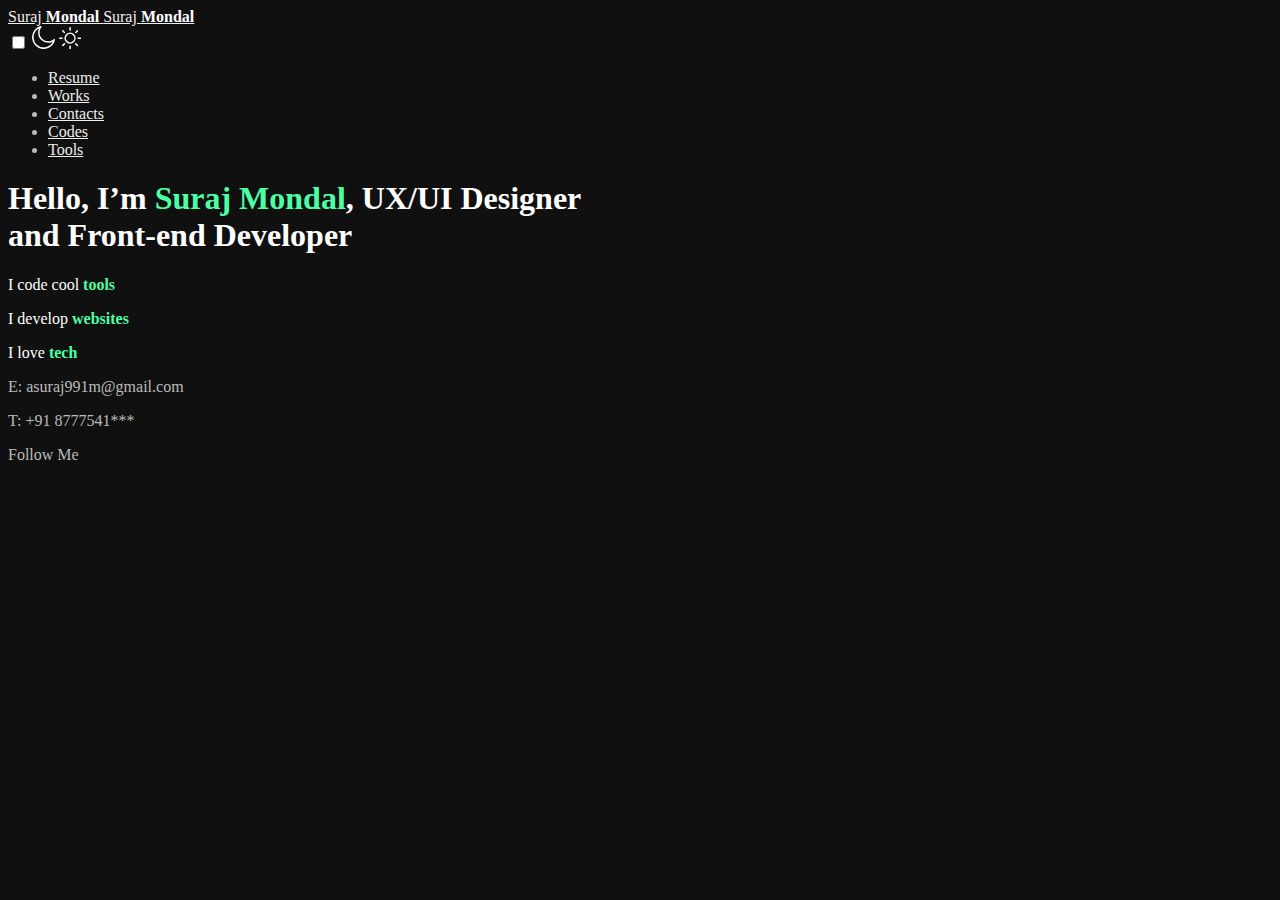
==== index.html @ a6f4ad51 "Add files via upload" ====
<!doctype html>
<html lang="en-US">
<head>
    <meta charset="UTF-8">
    <meta http-equiv="X-UA-Compatible" content="IE=edge"> <!-- Mobile Specific Metas -->
    <meta name="viewport" content="width=device-width, initial-scale=1, maximum-scale=1" />
    <link rel="stylesheet" media="print" onload="this.onload=null;this.media='all';" id="ao_optimized_gfonts"
        href="https://fonts.googleapis.com/css?family=Roboto%3A100%2C100italic%2C300%2C300italic%2C400%2C400italic%2C500%2C500italic%2C700%2C700italic%2C900%2C900italic%7CRoboto%3A100%2C100italic%2C200%2C200italic%2C300%2C300italic%2C400%2C400italic%2C500%2C500italic%2C600%2C600italic%2C700%2C700italic%2C800%2C800italic%2C900%2C900italic%7CRoboto+Slab%3A100%2C100italic%2C200%2C200italic%2C300%2C300italic%2C400%2C400italic%2C500%2C500italic%2C600%2C600italic%2C700%2C700italic%2C800%2C800italic%2C900%2C900italic&amp;subset=latin%2Clatin-ext&amp;display=swap">
    <title>Suraj Mondal
    </title>
    <meta name='robots' content='max-image-preview:large' />
    <link rel='stylesheet' id='cvio-plugin-frontend-widget-style-css'
        href='wp-content/cache/autoptimize/1/css/autoptimize_single_2afddb5d2a33c70eb08a378167c17b58.css'
        type='text/css' media='all' />
    <style id='classic-theme-styles-inline-css' type='text/css'>
        .wp-block-button__link {
            color: #fff;
            background-color: #32373c;
            border-radius: 9999px;
            box-shadow: none;
            text-decoration: none;
            padding: calc(.667em + 2px) calc(1.333em + 2px);
            font-size: 1.125em
        }

        .wp-block-file__button {
            background: #32373c;
            color: #fff;
            text-decoration: none
        }
    </style>
    <link rel='stylesheet' id='contact-form-7-css'
        href='wp-content/cache/autoptimize/1/css/autoptimize_single_3fd2afa98866679439097f4ab102fe0a.css'
        type='text/css' media='all' />
    <link rel='stylesheet' id='woocommerce-layout-css'
        href='wp-content/cache/autoptimize/1/css/autoptimize_single_279a41fe094a1c0ff59f6d84dc6ec0d2.css'
        type='text/css' media='all' />
    <link rel='stylesheet' id='woocommerce-smallscreen-css'
        href='wp-content/cache/autoptimize/1/css/autoptimize_single_29ed0396622780590223cd919f310dd7.css'
        type='text/css' media='only screen and (max-width: 768px)' />
    <link rel='stylesheet' id='woocommerce-general-css'
        href='wp-content/cache/autoptimize/1/css/autoptimize_single_1bda2a44eb1513c271a3209c669823e5.css'
        type='text/css' media='all' />
    <style id='woocommerce-inline-inline-css' type='text/css'>
        .woocommerce form .form-row .required {
            visibility: visible
        }
    </style>
    <link rel='stylesheet' id='magnific-popup-css'
        href='wp-content/cache/autoptimize/1/css/autoptimize_single_ef942f391a232962ef57412ea3abdf65.css'
        type='text/css' media='all' />
    <link rel='stylesheet' id='animate-css'
        href='wp-content/cache/autoptimize/1/css/autoptimize_single_f8fe0f0a8a9200ad678618722b04a435.css'
        type='text/css' media='all' />
    <link rel='stylesheet' id='jarallax-css'
        href='wp-content/cache/autoptimize/1/css/autoptimize_single_d93b5afc3741add5cd0e2c418e2e2ef4.css'
        type='text/css' media='all' />
    <link rel='stylesheet' id='cvio-swiper-css'
        href='wp-content/cache/autoptimize/1/css/autoptimize_single_a2431bc290cf34e330e11ec4cfce1247.css'
        type='text/css' media='all' />
    <link rel='stylesheet' id='cvio-fontawesome-css' href='wp-content/themes/cvio/assets/css/fontawesome-all.min.css'
        type='text/css' media='all' />
    <link rel='stylesheet' id='cvio-style-css'
        href='wp-content/cache/autoptimize/1/css/autoptimize_single_ace7fbaeb86a0fe49299fcfe1655cc1b.css'
        type='text/css' media='all' />
    <link rel='stylesheet' id='cvio-child-style-css'
        href='wp-content/cache/autoptimize/1/css/autoptimize_single_c0dd38e718d2f7002531a3be186fed3f.css'
        type='text/css' media='all' />
    <link rel='stylesheet' id='elementor-frontend-css'
        href='wp-content/plugins/elementor/assets/css/frontend-lite.min.css' type='text/css' media='all' />
    <link rel='stylesheet' id='swiper-css' href='wp-content/plugins/elementor/assets/lib/swiper/v8/css/swiper.min.css'
        type='text/css' media='all' />
    <link rel='stylesheet' id='elementor-post-9-css'
        href='wp-content/cache/autoptimize/1/css/autoptimize_single_c8594df549cea6168902a6305ac70942.css'
        type='text/css' media='all' />
    <script type="text/javascript" src="wp-includes/js/jquery/jquery.min.js" id="jquery-core-js"></script>
    <link rel="alternate" title="oEmbed (JSON)" type="application/json+oembed"
        href="wp-json/oembed/1.0/embed6056.json?url=https%3A%2F%2Fcvio.bslthemes.com%2F" />
    <link rel="alternate" title="oEmbed (XML)" type="text/xml+oembed"
        href="wp-json/oembed/1.0/embed32a2?url=https%3A%2F%2Fcvio.bslthemes.com%2F&amp;format=xml" />
    <style>
        body,
        .footer .soc a,
        .footer .soc a .icon,
        .follow-label,
        .section.started.layout-creative .started-content .h-subtitle,
        .section.started.layout-creative .started-content .typed-subtitle,
        .section.started.layout-creative .started-content .typed-bread,
        .section.started.layout-creative .started-content .typed-cursor,
        .section.started.section-title .started-content .typed-bread,
        .section.started.layout-creative .started-content .typed-bread,
        .pricing-item .amount .number .dollar,
        .pricing-item .amount .number .period,
        .team-item .soc a .icon,
        .team-item .category,
        .reviews-item .company,
        .blog-items .blog-item .category,
        .blog-items .blog-item .date,
        .blog-items .blog-item .category a,
        .blog-items .blog-item .date a {
            color: #bbb
        }

        a,
        .section.works .filters label,
        .single-post-text p a,
        .comment-text p a,
        .post-text-bottom span.cat-links a,
        .content-sidebar .tagcloud a {
            color: #eee
        }

        .section.started .started-content .h-title,
        .section .title .title_inner,
        h1,
        h2,
        h3,
        h4,
        h5,
        h6,
        .section.started .started-content .h-subtitle,
        .section.started .started-content .typed-subtitle,
        .section.started .started-content .typed-bread,
        .section.started.section-title .started-content .typed-bread a,
        .section.started.layout-creative .started-content .typed-bread a,
        .header .logo strong,
        .content-sidebar .widget-title,
        .blog-items .blog-item .desc .name {
            color: #fff
        }

        .service-items .service-item .name,
        .pricing-item .name,
        .resume-items .resume-item .name,
        .skills ul li .name,
        .team-item .name,
        .reviews-item .name,
        .service-items .service-item .name,
        .pricing-item .amount .number,
        .single-post-text .details-list li strong,
        .navigation.post-navigation .nav-links a,
        .post-comments .post-comment .desc .name,
        .box-items .box-item .name {
            color: #fff
        }

        body,
        .header.fixed,
        .header.active,
        .section .content-box,
        .skills.circles ul li .progress:after,
        .skills.circles ul li .progress,
        .popup-box,
        .sticky:before {
            background: #101010
        }

        .cursor-follower-inner,
        .ink,
        button:hover,
        .skills ul li .progress .percentage,
        .skills.dotted ul li .progress .da span,
        .pricing-item .feature-list ul li strong,
        .reviews-carousel .swiper-nav .swiper-pagination .swiper-pagination-bullet.swiper-pagination-bullet-active,
        .team-carousel .swiper-nav .swiper-pagination .swiper-pagination-bullet.swiper-pagination-bullet-active,
        .single-post-text ul>li:before,
        .comment-text ul>li:before,
        .wp-block-button__link,
        a.wp-block-button__link,
        .is-style-outline .wp-block-button__link:hover,
        .woocommerce-js ul.products li.product .button,
        .woocommerce-js #respond input#submit.alt,
        .woocommerce-js a.button.alt,
        .woocommerce-js button.button.alt,
        .woocommerce-js input.button.alt,
        .woocommerce-js #review_form #respond .form-submit input,
        .woocommerce .cart .button,
        .woocommerce .cart input.button,
        .woocommerce #respond input#submit,
        .woocommerce a.button,
        .woocommerce button.button,
        .woocommerce input.button,
        .woocommerce-js .cart-btn .button:hover,
        .woocommerce-js .edit:hover {
            background: #4bffa5
        }

        a:hover,
        a.btn,
        .btn,
        .single-post-text input[type=submit],
        .section.started .started-content .h-title strong,
        .section.started .started-content .h-title b,
        .section.started .started-content .h-subtitle strong,
        .section.started .started-content .typed-subtitle strong,
        .section.started .mouse_btn,
        .info-list ul li strong,
        .resume-items .resume-item.active .date,
        .skills.list ul li .name:before,
        .service-items .service-item .icon,
        .section.works .filters label.glitch-effect,
        .pricing-item .icon,
        .started-content .date,
        .single-post-text p a,
        .comment-text p a,
        .post-text-bottom span.cat-links a,
        .post-text-bottom .tags-links a,
        .post-text-bottom .tags-links span,
        .content-sidebar .widget ul li a:hover,
        .content-sidebar .tagcloud a,
        .footer .soc a:hover .ion,
        .box-items .box-item .name:hover,
        td#today,
        code,
        .blog-items .blog-item .desc .name:hover,
        .woocommerce-js nav.woocommerce-pagination ul li a:focus,
        .woocommerce-js nav.woocommerce-pagination ul li a:hover,
        .woocommerce-js nav.woocommerce-pagination ul li span.current,
        .woocommerce-js .cart-btn .button,
        .woocommerce-js .edit,
        .woocommerce-error a,
        .woocommerce-info a,
        .woocommerce-message a,
        .woocommerce .star-rating,
        .woocommerce ul.products li.product .star-rating {
            color: #4bffa5
        }

        .service-items .service-item .icon svg,
        .pricing-item .icon svg {
            fill: #4bffa5
        }

        input:focus,
        textarea:focus,
        button:focus,
        button:hover,
        a.btn,
        .btn,
        .single-post-text input[type=submit],
        .skills.circles .progress .bar,
        .skills.circles .progress.p51 .fill,
        .skills.circles .progress.p52 .fill,
        .skills.circles .progress.p53 .fill,
        .skills.circles .progress.p54 .fill,
        .skills.circles .progress.p55 .fill,
        .skills.circles .progress.p56 .fill,
        .skills.circles .progress.p57 .fill,
        .skills.circles .progress.p58 .fill,
        .skills.circles .progress.p59 .fill,
        .skills.circles .progress.p60 .fill,
        .skills.circles .progress.p61 .fill,
        .skills.circles .progress.p62 .fill,
        .skills.circles .progress.p63 .fill,
        .skills.circles .progress.p64 .fill,
        .skills.circles .progress.p65 .fill,
        .skills.circles .progress.p66 .fill,
        .skills.circles .progress.p67 .fill,
        .skills.circles .progress.p68 .fill,
        .skills.circles .progress.p69 .fill,
        .skills.circles .progress.p70 .fill,
        .skills.circles .progress.p71 .fill,
        .skills.circles .progress.p72 .fill,
        .skills.circles .progress.p73 .fill,
        .skills.circles .progress.p74 .fill,
        .skills.circles .progress.p75 .fill,
        .skills.circles .progress.p76 .fill,
        .skills.circles .progress.p77 .fill,
        .skills.circles .progress.p78 .fill,
        .skills.circles .progress.p79 .fill,
        .skills.circles .progress.p80 .fill,
        .skills.circles .progress.p81 .fill,
        .skills.circles .progress.p82 .fill,
        .skills.circles .progress.p83 .fill,
        .skills.circles .progress.p84 .fill,
        .skills.circles .progress.p85 .fill,
        .skills.circles .progress.p86 .fill,
        .skills.circles .progress.p87 .fill,
        .skills.circles .progress.p88 .fill,
        .skills.circles .progress.p89 .fill,
        .skills.circles .progress.p90 .fill,
        .skills.circles .progress.p91 .fill,
        .skills.circles .progress.p92 .fill,
        .skills.circles .progress.p93 .fill,
        .skills.circles .progress.p94 .fill,
        .skills.circles .progress.p95 .fill,
        .skills.circles .progress.p96 .fill,
        .skills.circles .progress.p97 .fill,
        .skills.circles .progress.p98 .fill,
        .skills.circles .progress.p99 .fill,
        .skills.circles .progress.p100 .fill,
        .started-content .date,
        .post-text-bottom .tags-links a,
        .post-text-bottom .tags-links span,
        .content-sidebar .tagcloud a,
        .is-style-outline .wp-block-button__link,
        .woocommerce-js .cart-btn .button,
        .woocommerce-js .edit {
            border-color: #4bffa5
        }

        blockquote,
        .single-post-text blockquote {
            border-left-color: #4bffa5
        }
    </style><noscript>
        <style>
            .woocommerce-product-gallery {
                opacity: 1 !important
            }
        </style>
    </noscript>
    <meta name="generator"
        content="Elementor 3.23.3; features: e_optimized_css_loading, e_font_icon_svg, additional_custom_breakpoints, e_lazyload; settings: css_print_method-external, google_font-enabled, font_display-swap">
    <style>
        .e-con.e-parent:nth-of-type(n+4):not(.e-lazyloaded):not(.e-no-lazyload),
        .e-con.e-parent:nth-of-type(n+4):not(.e-lazyloaded):not(.e-no-lazyload) * {
            background-image: none !important
        }

        @media screen and (max-height:1024px) {

            .e-con.e-parent:nth-of-type(n+3):not(.e-lazyloaded):not(.e-no-lazyload),
            .e-con.e-parent:nth-of-type(n+3):not(.e-lazyloaded):not(.e-no-lazyload) * {
                background-image: none !important
            }
        }

        @media screen and (max-height:640px) {

            .e-con.e-parent:nth-of-type(n+2):not(.e-lazyloaded):not(.e-no-lazyload),
            .e-con.e-parent:nth-of-type(n+2):not(.e-lazyloaded):not(.e-no-lazyload) * {
                background-image: none !important
            }
        }
    </style>
    <style id='wp-fonts-local' type='text/css'>
        @font-face {
            font-family: Inter;
            font-style: normal;
            font-weight: 300 900;
            font-display: fallback;
            src: url('wp-content/plugins/woocommerce/assets/fonts/Inter-VariableFont_slnt%2cwght.woff2') format('woff2');
            font-stretch: normal
        }

        @font-face {
            font-family: Cardo;
            font-style: normal;
            font-weight: 400;
            font-display: fallback;
            src: url('wp-content/plugins/woocommerce/assets/fonts/cardo_normal_400.woff2') format('woff2')
        }
    </style>
</head>

<body
    class="home page-template page-template-template-elementor-builder page-template-template-elementor-builder-php page page-id-510 theme-cvio woocommerce-no-js elementor-default elementor-kit-9 elementor-page elementor-page-510">
    <!-- Preloader -->
    <div class="preloader">
        <div class="centrize full-width">
            <div class="vertical-center">
                <div class="spinner">
                    <div class="double-bounce1"></div>
                    <div class="double-bounce2"></div>
                </div>
            </div>
        </div>
    </div> <!-- Container -->
    <div class="container"> <!-- Cursor -->
        <div class="cursor-follower">
            <div class="cursor-follower-inner"></div>
        </div> <!-- Header -->
        <header class="header">
            <div class="head-top"> <!-- menu button --> <a href="#" class="menu-btn"><span></span></a> <!-- logo -->
                <div class="logo hover-masks-logo"> <a href="index.html"> <span class="mask-lnk">Suraj
                            <strong>Mondal</strong></span> <span class="mask-lnk mask-lnk-hover">Suraj
                            <strong>Mondal</strong></span> </a> <!-- switch btn -->
                    <div class="mode-switch-btn" data-ui="0"
                        data-ui-dir="https://cvio.bslthemes.com/wp-content/themes/cvio"> <input class="tgl"
                            id="mode-switch-radio" type="checkbox"> <label class="mode-swich-label"
                            for="mode-switch-radio"> <span class="sw-before"> <svg xmlns="http://www.w3.org/2000/svg"
                                    width="23" height="23" viewbox="0 0 23 23">
                                    <path id="Dark_Theme" data-name="Dark Theme" fill="#fff"
                                        d="M1759.46,111.076a0.819,0.819,0,0,0-.68.147,8.553,8.553,0,0,1-2.62,1.537,8.167,8.167,0,0,1-2.96.531,8.655,8.655,0,0,1-8.65-8.682,9.247,9.247,0,0,1,.47-2.864,8.038,8.038,0,0,1,1.42-2.54,0.764,0.764,0,0,0-.12-1.063,0.813,0.813,0,0,0-.68-0.148,11.856,11.856,0,0,0-6.23,4.193,11.724,11.724,0,0,0,1,15.387,11.63,11.63,0,0,0,19.55-5.553A0.707,0.707,0,0,0,1759.46,111.076Zm-4.5,6.172a10.137,10.137,0,0,1-14.29-14.145,10.245,10.245,0,0,1,3.38-2.836c-0.14.327-.29,0.651-0.41,1.006a9.908,9.908,0,0,0-.56,3.365,10.162,10.162,0,0,0,10.15,10.189,9.776,9.776,0,0,0,3.49-.62,11.659,11.659,0,0,0,1.12-.473A10.858,10.858,0,0,1,1754.96,117.248Z"
                                        transform="translate(-1737 -98)"></path>
                                </svg> </span> <span class="sw-after"> <svg xmlns="http://www.w3.org/2000/svg"
                                    width="22.22" height="22.313" viewbox="0 0 22.22 22.313">
                                    <path id="Light_Theme" data-name="Light Theme" fill="#fff"
                                        d="M1752.49,105.511a5.589,5.589,0,0,0-3.94-1.655,5.466,5.466,0,0,0-3.94,1.655,5.61,5.61,0,0,0,3.94,9.566,5.473,5.473,0,0,0,3.94-1.653,5.643,5.643,0,0,0,1.65-3.957A5.516,5.516,0,0,0,1752.49,105.511Zm-1.06,6.85a4.1,4.1,0,0,1-5.76,0,4.164,4.164,0,0,1,0-5.788A4.083,4.083,0,0,1,1751.43,112.361Zm7.47-3.662h-2.27a0.768,0.768,0,0,0,0,1.536h2.27A0.768,0.768,0,0,0,1758.9,108.7Zm-10.35,8.12a0.777,0.777,0,0,0-.76.769v2.274a0.777,0.777,0,0,0,.76.767,0.786,0.786,0,0,0,.77-0.767v-2.274A0.786,0.786,0,0,0,1748.55,116.819Zm7.85-.531-1.62-1.624a0.745,0.745,0,0,0-1.06,0,0.758,0.758,0,0,0,0,1.063l1.62,1.625a0.747,0.747,0,0,0,1.06,0A0.759,0.759,0,0,0,1756.4,116.288ZM1748.55,98.3a0.777,0.777,0,0,0-.76.768v2.273a0.778,0.778,0,0,0,.76.768,0.787,0.787,0,0,0,.77-0.768V99.073A0.786,0.786,0,0,0,1748.55,98.3Zm7.88,3.278a0.744,0.744,0,0,0-1.06,0l-1.62,1.624a0.758,0.758,0,0,0,0,1.063,0.745,0.745,0,0,0,1.06,0l1.62-1.624A0.758,0.758,0,0,0,1756.43,101.583Zm-15.96,7.116h-2.26a0.78,0.78,0,0,0-.77.768,0.76,0.76,0,0,0,.77.768h2.26A0.768,0.768,0,0,0,1740.47,108.7Zm2.88,5.965a0.745,0.745,0,0,0-1.06,0l-1.62,1.624a0.759,0.759,0,0,0,0,1.064,0.747,0.747,0,0,0,1.06,0l1.62-1.625A0.758,0.758,0,0,0,1743.35,114.664Zm0-11.457-1.62-1.624a0.744,0.744,0,0,0-1.06,0,0.758,0.758,0,0,0,0,1.063l1.62,1.624a0.745,0.745,0,0,0,1.06,0A0.758,0.758,0,0,0,1743.35,103.207Z"
                                        transform="translate(-1737.44 -98.313)"></path>
                                </svg> </span> </label></div>
                </div> <!-- top menu -->
                <div class="top-menu hover-masks">
                    <div class="top-menu-nav">
                        <div class="menu-topmenu-elementor-container">
                            <ul id="menu-topmenu-elementor" class="menu">
                                <!-- <li id="menu-item-618"
                                    class="menu-item menu-item-type-post_type menu-item-object-page menu-item-home current-menu-item page_item page-item-510 current_page_item current-menu-ancestor current-menu-parent current_page_parent current_page_ancestor menu-item-has-children menu-item-618">
                                    <a href="index.html" aria-current="page">Home</a>
                                    <ul class="sub-menu">
                                        <li id="menu-item-603"
                                            class="menu-item menu-item-type-post_type menu-item-object-page menu-item-home current-menu-item page_item page-item-510 current_page_item menu-item-603">
                                            <a href="index.html" aria-current="page">Home Personal</a></li>
                                        <li id="menu-item-608"
                                            class="menu-item menu-item-type-post_type menu-item-object-page menu-item-608">
                                            <a href="home-creative-elementor/index.html">Home Creative</a></li>
                                        <li id="menu-item-611"
                                            class="menu-item menu-item-type-post_type menu-item-object-page menu-item-611">
                                            <a href="home-slider-elementor/index.html">Home Slider</a></li>
                                        <li id="menu-item-607"
                                            class="menu-item menu-item-type-post_type menu-item-object-page menu-item-607">
                                            <a href="home-classic-elementor/index.html">Home Classic</a></li>
                                        <li id="menu-item-609"
                                            class="menu-item menu-item-type-post_type menu-item-object-page menu-item-609">
                                            <a href="home-image-elementor/index.html">Home Image</a></li>
                                        <li id="menu-item-612"
                                            class="menu-item menu-item-type-post_type menu-item-object-page menu-item-612">
                                            <a href="home-video-elementor/index.html">Home Video</a></li>
                                        <li id="menu-item-670"
                                            class="menu-item menu-item-type-custom menu-item-object-custom menu-item-670">
                                            <a href="onepage/index.html">Go to OnePage Mode</a></li>
                                    </ul>
                                </li> -->
                                <li id="menu-item-613"
                                    class="menu-item menu-item-type-post_type menu-item-object-page  menu-item-613">
                                    <a href="resume-elementor/index.html">Resume</a>
                                    <!-- <ul class="sub-menu">
                                        <li id="menu-item-619"
                                            class="menu-item menu-item-type-post_type menu-item-object-page menu-item-619">
                                            <a href="resume-elementor/index.html">Resume Default</a></li>
                                        <li id="menu-item-614"
                                            class="menu-item menu-item-type-post_type menu-item-object-page menu-item-614">
                                            <a href="resume-creative-elementor/index.html">Resume Creative</a></li>
                                    </ul> -->
                                </li>
                         
                                <li id="menu-item-604"
                                    class="menu-item menu-item-type-post_type menu-item-object-page menu-item-604"><a
                                        href="#">Works</a></li>
                                <li id="menu-item-626"
                                    class="menu-item menu-item-type-post_type menu-item-object-page  menu-item-626">
                                    <!-- class="menu-item menu-item-type-post_type menu-item-object-page menu-item-has-children menu-item-626"> -->
                                    <a href="#">Contacts</a>
                                    <!-- <ul class="sub-menu">
                                        <li id="menu-item-605"
                                            class="menu-item menu-item-type-post_type menu-item-object-page menu-item-605">
                                            <a href="contacts-elementor/index.html">Contacts Default</a></li>
                                        <li id="menu-item-606"
                                            class="menu-item menu-item-type-post_type menu-item-object-page menu-item-606">
                                            <a href="contacts-creative-elementor/index.html">Contacts Creative</a></li>
                                    </ul> -->
                                </li>
                                <li id="menu-item-667"
                                    class="menu-item menu-item-type-post_type menu-item-object-page menu-item-667"><a
                                        href="#">Codes</a></li>
                                <li id="menu-item-669"
                                    class="menu-item menu-item-type-custom menu-item-object-custom menu-item-669"><a
                                        href="#">Tools</a></li>
                            </ul>
                        </div>
                    </div>
                </div> <!-- Woocommerce cart -->
                
        </header> <!-- Wrapper -->
        <div class="wrapper">
            <div id="post-510" class="post-510 page type-page status-publish hentry">
                <div data-elementor-type="wp-page" data-elementor-id="510" class="elementor elementor-510">
                    <section
                        class="elementor-section elementor-top-section elementor-element elementor-element-ca637e2 elementor-section-full_width elementor-section-height-default elementor-section-height-default"
                        data-id="ca637e2" data-element_type="section">
                        <div class="elementor-container elementor-column-gap-no">
                            <div class="elementor-column elementor-col-100 elementor-top-column elementor-element elementor-element-c232961"
                                data-id="c232961" data-element_type="column">
                                <div class="elementor-widget-wrap elementor-element-populated">
                                    <div class="elementor-element elementor-element-b5fea37 elementor-widget elementor-widget-cvio-started-section"
                                        data-id="b5fea37" data-element_type="widget"
                                        data-widget_type="cvio-started-section.default">
                                        <div class="elementor-widget-container"> <!-- Section Started -->
                                            <div class="section started personal">
                                                <div class="video-bg">
                                                    <div class="video-bg-mask"></div>
                                                </div>
                                                <div class="centrize full-width">
                                                    <div class="vertical-center">
                                                        <div class="started-content">
                                                            <div class="lazyload logo"
                                                                data-bg="img/Firefly.png"
                                                                style="">
                                                            </div>
                                                            <h1 class="h-title"> <span {{{
                                                                    view.getRenderAttributeString( 'title' ) }}}> Hello,
                                                                    I’m <strong>Suraj Mondal</strong>, UX/UI
                                                                    Designer <br> and Front-end Developer  </span></h1>
                                                            <div class="h-subtitles">
                                                                <div class="h-subtitle typing-subtitle">
                                                                    <p>I code cool <strong>tools</strong></p>
                                                                    <p>I develop <strong>websites</strong></p>
                                                                    <p>I love <strong>tech</strong></p>
                                                                </div> <span class="typed-subtitle" data-tspeed="100"
                                                                    data-tdelay="500"></span>
                                                            </div>
                                                        </div>
                                                    </div>
                                                </div> <a href="#" class="mouse_btn" style="display: none;"><span
                                                        class="icon fas fa-chevron-down"></span></a>
                                            </div>
                                        </div>
                                    </div>
                                </div>
                            </div>
                        </div>
                    </section>
                </div>
            </div><!-- #post-510 -->
        </div> <!-- Footer -->
        <footer class="footer">
            <div class="copy">
                <p>E: asuraj991m@gmail.com</p>
                <p>T: +91 8777541***</p>
            </div>
            <div class="soc-box">
                <div class="follow-label">Follow Me</div>
                <div class="soc"> <a target="_blank" href="https://www.linkedin.com/in/suraj-mondal-245828245/"> <i
                            class="ion fab fa-linkedin-in"></i> </a> <a target="_blank" href="https://github.com/Clay990"> <i
                            class="ion fab fa-github"></i> </a> <a target="_blank" href="https://www.facebook.com/clay.suraj.mondal/"> <i
                            class="ion fab fa-facebook-f"></i> </a> <a target="_blank"
                        href="https://www.instagram.com/suraj_mondal_dev/"> <i class="ion fab fa-instagram"></i> </a></div>
            </div>
            <div class="clear"></div>
        </footer> <!-- Lines -->
        <div class="lines">
            <div class="content">
                <div class="line-col"></div>
                <div class="line-col"></div>
                <div class="line-col"></div>
                <div class="line-col"></div>
                <div class="line-col"></div>
            </div>
        </div>
    </div>
    <script
        type='text/javascript'>const lazyloadRunObserver = () => {
                const lazyloadBackgrounds = document.querySelectorAll(`.e-con.e-parent:not(.e-lazyloaded)`); const lazyloadBackgroundObserver = new IntersectionObserver((entries) => {
                    entries.forEach((entry) => {
                        if (entry.isIntersecting) {
                            let lazyloadBackground = entry.target; if (lazyloadBackground) { lazyloadBackground.classList.add('e-lazyloaded'); }
                            lazyloadBackgroundObserver.unobserve(entry.target);
                        }
                    });
                }, { rootMargin: '200px 0px 200px 0px' }); lazyloadBackgrounds.forEach((lazyloadBackground) => { lazyloadBackgroundObserver.observe(lazyloadBackground); });
            }; const events = ['DOMContentLoaded', 'elementor/lazyload/observe',]; events.forEach((event) => { document.addEventListener(event, lazyloadRunObserver); });</script>
    <noscript>
        <style>
            .lazyload {
                display: none
            }
        </style>
    </noscript>
    <script
        data-noptimize="1">window.lazySizesConfig = window.lazySizesConfig || {}; window.lazySizesConfig.loadMode = 1;</script>
    <script async data-noptimize="1" src='wp-content/plugins/autoptimize/classes/external/js/lazysizes.min.js'></script>
    <script
        type='text/javascript'>(function () { var c = document.body.className; c = c.replace(/woocommerce-no-js/, 'woocommerce-js'); document.body.className = c; })();</script>
    <link rel='stylesheet' id='wc-blocks-style-css'
        href='wp-content/cache/autoptimize/1/css/autoptimize_single_d7a8127861fe37f332ec855349a23c3d.css'
        type='text/css' media='all' />
    <script type="text/javascript"
        id="wc-order-attribution-js-extra">var wc_order_attribution = { "params": { "lifetime": 1.0e-5, "session": 30, "base64": false, "ajaxurl": "https:\/\/cvio.bslthemes.com\/wp-admin\/admin-ajax.php", "prefix": "wc_order_attribution_", "allowTracking": true }, "fields": { "source_type": "current.typ", "referrer": "current_add.rf", "utm_campaign": "current.cmp", "utm_source": "current.src", "utm_medium": "current.mdm", "utm_content": "current.cnt", "utm_id": "current.id", "utm_term": "current.trm", "utm_source_platform": "current.plt", "utm_creative_format": "current.fmt", "utm_marketing_tactic": "current.tct", "session_entry": "current_add.ep", "session_start_time": "current_add.fd", "session_pages": "session.pgs", "session_count": "udata.vst", "user_agent": "udata.uag" } };</script>
    <script type="text/javascript"
        id="elementor-frontend-js-before">var elementorFrontendConfig = { "environmentMode": { "edit": false, "wpPreview": false, "isScriptDebug": false }, "i18n": { "shareOnFacebook": "Share on Facebook", "shareOnTwitter": "Share on Twitter", "pinIt": "Pin it", "download": "Download", "downloadImage": "Download image", "fullscreen": "Fullscreen", "zoom": "Zoom", "share": "Share", "playVideo": "Play Video", "previous": "Previous", "next": "Next", "close": "Close", "a11yCarouselWrapperAriaLabel": "Carousel | Horizontal scrolling: Arrow Left & Right", "a11yCarouselPrevSlideMessage": "Previous slide", "a11yCarouselNextSlideMessage": "Next slide", "a11yCarouselFirstSlideMessage": "This is the first slide", "a11yCarouselLastSlideMessage": "This is the last slide", "a11yCarouselPaginationBulletMessage": "Go to slide" }, "is_rtl": false, "breakpoints": { "xs": 0, "sm": 480, "md": 768, "lg": 1025, "xl": 1440, "xxl": 1600 }, "responsive": { "breakpoints": { "mobile": { "label": "Mobile Portrait", "value": 767, "default_value": 767, "direction": "max", "is_enabled": true }, "mobile_extra": { "label": "Mobile Landscape", "value": 880, "default_value": 880, "direction": "max", "is_enabled": false }, "tablet": { "label": "Tablet Portrait", "value": 1024, "default_value": 1024, "direction": "max", "is_enabled": true }, "tablet_extra": { "label": "Tablet Landscape", "value": 1200, "default_value": 1200, "direction": "max", "is_enabled": false }, "laptop": { "label": "Laptop", "value": 1366, "default_value": 1366, "direction": "max", "is_enabled": false }, "widescreen": { "label": "Widescreen", "value": 2400, "default_value": 2400, "direction": "min", "is_enabled": false } } }, "version": "3.23.3", "is_static": false, "experimentalFeatures": { "e_optimized_css_loading": true, "e_font_icon_svg": true, "additional_custom_breakpoints": true, "container_grid": true, "e_swiper_latest": true, "e_nested_atomic_repeaters": true, "e_onboarding": true, "home_screen": true, "ai-layout": true, "landing-pages": true, "e_lazyload": true }, "urls": { "assets": "https:\/\/cvio.bslthemes.com\/wp-content\/plugins\/elementor\/assets\/", "ajaxurl": "https:\/\/cvio.bslthemes.com\/wp-admin\/admin-ajax.php" }, "nonces": { "floatingButtonsClickTracking": "17e8e04ff6" }, "swiperClass": "swiper", "settings": { "page": [], "editorPreferences": [] }, "kit": { "active_breakpoints": ["viewport_mobile", "viewport_tablet"], "global_image_lightbox": "yes", "lightbox_enable_counter": "yes", "lightbox_enable_fullscreen": "yes", "lightbox_enable_zoom": "yes", "lightbox_enable_share": "yes", "lightbox_title_src": "title", "lightbox_description_src": "description" }, "post": { "id": 510, "title": "Cvio%20%E2%80%93%20CV%20Resume%20WordPress%20Theme%20%E2%80%93%20Premium%20digital%20solutions%20for%20your%20business%20by%20bslthemes%20Team", "excerpt": "", "featuredImage": false } };</script>
    <script defer src="wp-content/cache/autoptimize/1/js/autoptimize_47fc5d41c38ac55b9c662ac03c580595.js"></script>
</body>
</html>
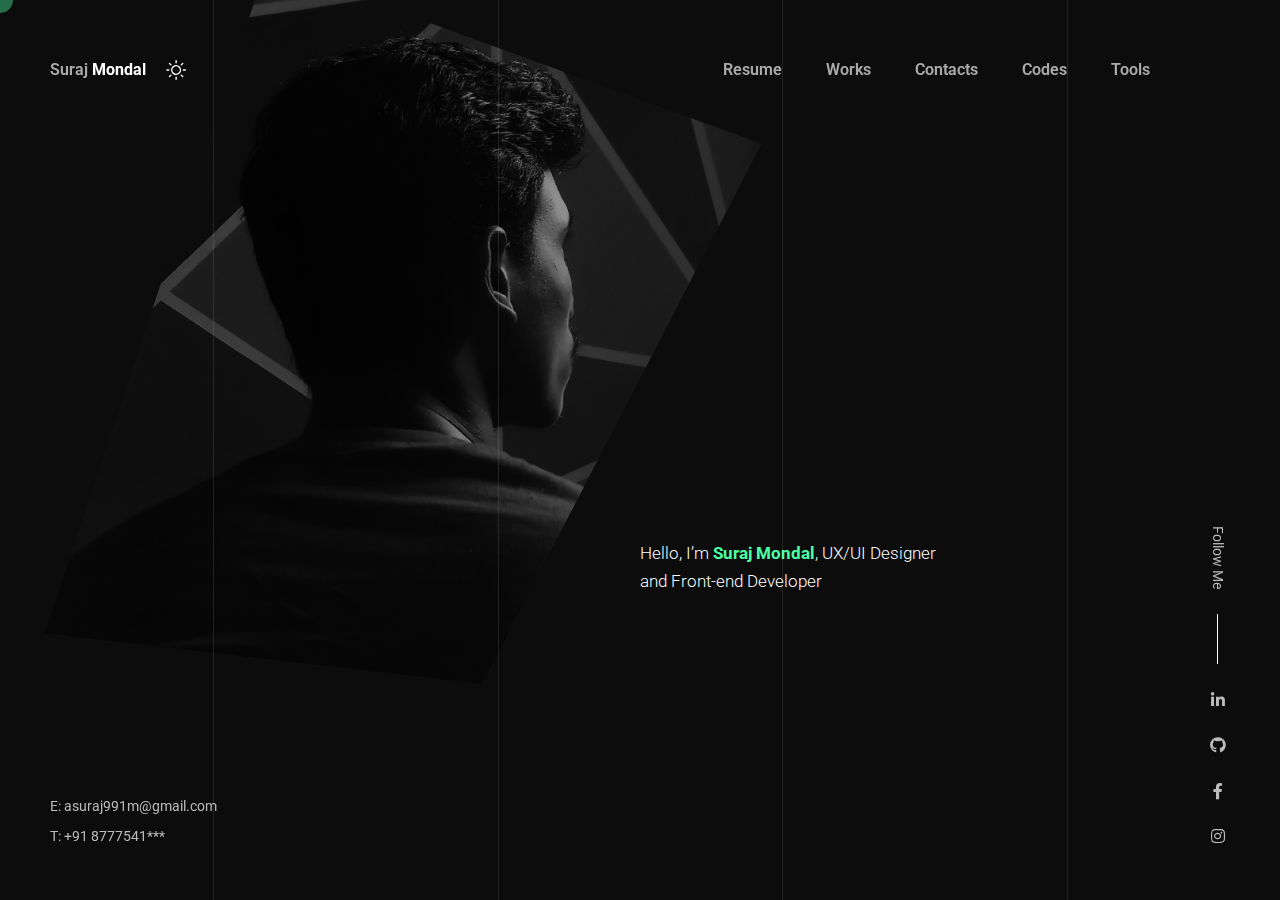
==== commit 3cba735d: "Update index.html" ====
--- a/index.html
+++ b/index.html
@@ -424,7 +424,7 @@
                                 </li> -->
                                 <li id="menu-item-613"
                                     class="menu-item menu-item-type-post_type menu-item-object-page  menu-item-613">
-                                    <a href="resume-elementor/index.html">Resume</a>
+                                    <a href="https://docs.google.com/document/d/1fg4KpN7jr6UFXto03ixI59kpGdYQtyY4lyXxO57Fuyo/edit?usp=sharing">Resume</a>
                                     <!-- <ul class="sub-menu">
                                         <li id="menu-item-619"
                                             class="menu-item menu-item-type-post_type menu-item-object-page menu-item-619">
--- a/wp-content/cache/autoptimize/1/css/autoptimize_single_2afddb5d2a33c70eb08a378167c17b58.css
+++ b/wp-content/cache/autoptimize/1/css/autoptimize_single_2afddb5d2a33c70eb08a378167c17b58.css
@@ -0,0 +1 @@
+.elementor-editor-active .gutter-sizer{display:none}.elementor-editor-active.logged-in .wrapper{padding-top:150px}.background-enabled.elementor-editor-active.logged-in .wrapper{padding-top:30px}@media (max-width:1199px){.elementor-editor-active .section.started.section-title .started-content .h-subtitle,.elementor-editor-active .section.started.section-title .started-content .typed-subtitle,.elementor-editor-active .section.started.section-title .started-content .typed-bread{padding-left:35px;left:50%}}--- a/wp-content/cache/autoptimize/1/css/autoptimize_single_3fd2afa98866679439097f4ab102fe0a.css
+++ b/wp-content/cache/autoptimize/1/css/autoptimize_single_3fd2afa98866679439097f4ab102fe0a.css
@@ -0,0 +1 @@
+.wpcf7 .screen-reader-response{position:absolute;overflow:hidden;clip:rect(1px,1px,1px,1px);clip-path:inset(50%);height:1px;width:1px;margin:-1px;padding:0;border:0;word-wrap:normal !important}.wpcf7 form .wpcf7-response-output{margin:2em .5em 1em;padding:.2em 1em;border:2px solid #00a0d2}.wpcf7 form.init .wpcf7-response-output,.wpcf7 form.resetting .wpcf7-response-output,.wpcf7 form.submitting .wpcf7-response-output{display:none}.wpcf7 form.sent .wpcf7-response-output{border-color:#46b450}.wpcf7 form.failed .wpcf7-response-output,.wpcf7 form.aborted .wpcf7-response-output{border-color:#dc3232}.wpcf7 form.spam .wpcf7-response-output{border-color:#f56e28}.wpcf7 form.invalid .wpcf7-response-output,.wpcf7 form.unaccepted .wpcf7-response-output,.wpcf7 form.payment-required .wpcf7-response-output{border-color:#ffb900}.wpcf7-form-control-wrap{position:relative}.wpcf7-not-valid-tip{color:#dc3232;font-size:1em;font-weight:400;display:block}.use-floating-validation-tip .wpcf7-not-valid-tip{position:relative;top:-2ex;left:1em;z-index:100;border:1px solid #dc3232;background:#fff;padding:.2em .8em;width:24em}.wpcf7-list-item{display:inline-block;margin:0 0 0 1em}.wpcf7-list-item-label:before,.wpcf7-list-item-label:after{content:" "}.wpcf7-spinner{visibility:hidden;display:inline-block;background-color:#23282d;opacity:.75;width:24px;height:24px;border:none;border-radius:100%;padding:0;margin:0 24px;position:relative}form.submitting .wpcf7-spinner{visibility:visible}.wpcf7-spinner:before{content:'';position:absolute;background-color:#fbfbfc;top:4px;left:4px;width:6px;height:6px;border:none;border-radius:100%;transform-origin:8px 8px;animation-name:spin;animation-duration:1s;animation-timing-function:linear;animation-iteration-count:infinite}@media (prefers-reduced-motion:reduce){.wpcf7-spinner:before{animation-name:blink;animation-duration:2s}}@keyframes spin{from{transform:rotate(0deg)}to{transform:rotate(360deg)}}@keyframes blink{from{opacity:0}50%{opacity:1}to{opacity:0}}.wpcf7 [inert]{opacity:.5}.wpcf7 input[type=file]{cursor:pointer}.wpcf7 input[type=file]:disabled{cursor:default}.wpcf7 .wpcf7-submit:disabled{cursor:not-allowed}.wpcf7 input[type=url],.wpcf7 input[type=email],.wpcf7 input[type=tel]{direction:ltr}.wpcf7-reflection>output{display:list-item;list-style:none}.wpcf7-reflection>output[hidden]{display:none}--- a/wp-content/cache/autoptimize/1/css/autoptimize_single_279a41fe094a1c0ff59f6d84dc6ec0d2.css
+++ b/wp-content/cache/autoptimize/1/css/autoptimize_single_279a41fe094a1c0ff59f6d84dc6ec0d2.css
@@ -0,0 +1 @@
+:root{--woocommerce:#7f54b3;--wc-green:#7ad03a;--wc-red:#a00;--wc-orange:#ffba00;--wc-blue:#2ea2cc;--wc-primary:#7f54b3;--wc-primary-text:#fff;--wc-secondary:#e9e6ed;--wc-secondary-text:#515151;--wc-highlight:#b3af54;--wc-highligh-text:#fff;--wc-content-bg:#fff;--wc-subtext:#767676}.woocommerce .woocommerce-error .button,.woocommerce .woocommerce-info .button,.woocommerce .woocommerce-message .button,.woocommerce-page .woocommerce-error .button,.woocommerce-page .woocommerce-info .button,.woocommerce-page .woocommerce-message .button{float:right}.woocommerce .col2-set,.woocommerce-page .col2-set{width:100%}.woocommerce .col2-set:after,.woocommerce .col2-set:before,.woocommerce-page .col2-set:after,.woocommerce-page .col2-set:before{content:" ";display:table}.woocommerce .col2-set:after,.woocommerce-page .col2-set:after{clear:both}.woocommerce .col2-set .col-1,.woocommerce-page .col2-set .col-1{float:left;width:48%}.woocommerce .col2-set .col-2,.woocommerce-page .col2-set .col-2{float:right;width:48%}.woocommerce img,.woocommerce-page img{height:auto;max-width:100%}.woocommerce #content div.product div.images,.woocommerce div.product div.images,.woocommerce-page #content div.product div.images,.woocommerce-page div.product div.images{float:left;width:48%}.woocommerce #content div.product div.thumbnails:after,.woocommerce #content div.product div.thumbnails:before,.woocommerce div.product div.thumbnails:after,.woocommerce div.product div.thumbnails:before,.woocommerce-page #content div.product div.thumbnails:after,.woocommerce-page #content div.product div.thumbnails:before,.woocommerce-page div.product div.thumbnails:after,.woocommerce-page div.product div.thumbnails:before{content:" ";display:table}.woocommerce #content div.product div.thumbnails:after,.woocommerce div.product div.thumbnails:after,.woocommerce-page #content div.product div.thumbnails:after,.woocommerce-page div.product div.thumbnails:after{clear:both}.woocommerce #content div.product div.thumbnails a,.woocommerce div.product div.thumbnails a,.woocommerce-page #content div.product div.thumbnails a,.woocommerce-page div.product div.thumbnails a{float:left;width:30.75%;margin-right:3.8%;margin-bottom:1em}.woocommerce #content div.product div.thumbnails a.last,.woocommerce div.product div.thumbnails a.last,.woocommerce-page #content div.product div.thumbnails a.last,.woocommerce-page div.product div.thumbnails a.last{margin-right:0}.woocommerce #content div.product div.thumbnails a.first,.woocommerce div.product div.thumbnails a.first,.woocommerce-page #content div.product div.thumbnails a.first,.woocommerce-page div.product div.thumbnails a.first{clear:both}.woocommerce #content div.product div.thumbnails.columns-1 a,.woocommerce div.product div.thumbnails.columns-1 a,.woocommerce-page #content div.product div.thumbnails.columns-1 a,.woocommerce-page div.product div.thumbnails.columns-1 a{width:100%;margin-right:0;float:none}.woocommerce #content div.product div.thumbnails.columns-2 a,.woocommerce div.product div.thumbnails.columns-2 a,.woocommerce-page #content div.product div.thumbnails.columns-2 a,.woocommerce-page div.product div.thumbnails.columns-2 a{width:48%}.woocommerce #content div.product div.thumbnails.columns-4 a,.woocommerce div.product div.thumbnails.columns-4 a,.woocommerce-page #content div.product div.thumbnails.columns-4 a,.woocommerce-page div.product div.thumbnails.columns-4 a{width:22.05%}.woocommerce #content div.product div.thumbnails.columns-5 a,.woocommerce div.product div.thumbnails.columns-5 a,.woocommerce-page #content div.product div.thumbnails.columns-5 a,.woocommerce-page div.product div.thumbnails.columns-5 a{width:16.9%}.woocommerce #content div.product div.summary,.woocommerce div.product div.summary,.woocommerce-page #content div.product div.summary,.woocommerce-page div.product div.summary{float:right;width:48%;clear:none}.woocommerce #content div.product .woocommerce-tabs,.woocommerce div.product .woocommerce-tabs,.woocommerce-page #content div.product .woocommerce-tabs,.woocommerce-page div.product .woocommerce-tabs{clear:both}.woocommerce #content div.product .woocommerce-tabs ul.tabs:after,.woocommerce #content div.product .woocommerce-tabs ul.tabs:before,.woocommerce div.product .woocommerce-tabs ul.tabs:after,.woocommerce div.product .woocommerce-tabs ul.tabs:before,.woocommerce-page #content div.product .woocommerce-tabs ul.tabs:after,.woocommerce-page #content div.product .woocommerce-tabs ul.tabs:before,.woocommerce-page div.product .woocommerce-tabs ul.tabs:after,.woocommerce-page div.product .woocommerce-tabs ul.tabs:before{content:" ";display:table}.woocommerce #content div.product .woocommerce-tabs ul.tabs:after,.woocommerce div.product .woocommerce-tabs ul.tabs:after,.woocommerce-page #content div.product .woocommerce-tabs ul.tabs:after,.woocommerce-page div.product .woocommerce-tabs ul.tabs:after{clear:both}.woocommerce #content div.product .woocommerce-tabs ul.tabs li,.woocommerce div.product .woocommerce-tabs ul.tabs li,.woocommerce-page #content div.product .woocommerce-tabs ul.tabs li,.woocommerce-page div.product .woocommerce-tabs ul.tabs li{display:inline-block}.woocommerce #content div.product #reviews .comment:after,.woocommerce #content div.product #reviews .comment:before,.woocommerce div.product #reviews .comment:after,.woocommerce div.product #reviews .comment:before,.woocommerce-page #content div.product #reviews .comment:after,.woocommerce-page #content div.product #reviews .comment:before,.woocommerce-page div.product #reviews .comment:after,.woocommerce-page div.product #reviews .comment:before{content:" ";display:table}.woocommerce #content div.product #reviews .comment:after,.woocommerce div.product #reviews .comment:after,.woocommerce-page #content div.product #reviews .comment:after,.woocommerce-page div.product #reviews .comment:after{clear:both}.woocommerce #content div.product #reviews .comment img,.woocommerce div.product #reviews .comment img,.woocommerce-page #content div.product #reviews .comment img,.woocommerce-page div.product #reviews .comment img{float:right;height:auto}.woocommerce ul.products,.woocommerce-page ul.products{clear:both}.woocommerce ul.products:after,.woocommerce ul.products:before,.woocommerce-page ul.products:after,.woocommerce-page ul.products:before{content:" ";display:table}.woocommerce ul.products:after,.woocommerce-page ul.products:after{clear:both}.woocommerce ul.products li.product,.woocommerce-page ul.products li.product{float:left;margin:0 3.8% 2.992em 0;padding:0;position:relative;width:22.05%;margin-left:0}.woocommerce ul.products li.first,.woocommerce-page ul.products li.first{clear:both}.woocommerce ul.products li.last,.woocommerce-page ul.products li.last{margin-right:0}.woocommerce ul.products.columns-1 li.product,.woocommerce-page ul.products.columns-1 li.product{width:100%;margin-right:0}.woocommerce ul.products.columns-2 li.product,.woocommerce-page ul.products.columns-2 li.product{width:48%}.woocommerce ul.products.columns-3 li.product,.woocommerce-page ul.products.columns-3 li.product{width:30.75%}.woocommerce ul.products.columns-5 li.product,.woocommerce-page ul.products.columns-5 li.product{width:16.95%}.woocommerce ul.products.columns-6 li.product,.woocommerce-page ul.products.columns-6 li.product{width:13.5%}.woocommerce-page.columns-1 ul.products li.product,.woocommerce.columns-1 ul.products li.product{width:100%;margin-right:0}.woocommerce-page.columns-2 ul.products li.product,.woocommerce.columns-2 ul.products li.product{width:48%}.woocommerce-page.columns-3 ul.products li.product,.woocommerce.columns-3 ul.products li.product{width:30.75%}.woocommerce-page.columns-5 ul.products li.product,.woocommerce.columns-5 ul.products li.product{width:16.95%}.woocommerce-page.columns-6 ul.products li.product,.woocommerce.columns-6 ul.products li.product{width:13.5%}.woocommerce .woocommerce-result-count,.woocommerce-page .woocommerce-result-count{float:left}.woocommerce .woocommerce-ordering,.woocommerce-page .woocommerce-ordering{float:right}.woocommerce .woocommerce-pagination ul.page-numbers:after,.woocommerce .woocommerce-pagination ul.page-numbers:before,.woocommerce-page .woocommerce-pagination ul.page-numbers:after,.woocommerce-page .woocommerce-pagination ul.page-numbers:before{content:" ";display:table}.woocommerce .woocommerce-pagination ul.page-numbers:after,.woocommerce-page .woocommerce-pagination ul.page-numbers:after{clear:both}.woocommerce .woocommerce-pagination ul.page-numbers li,.woocommerce-page .woocommerce-pagination ul.page-numbers li{display:inline-block}.woocommerce #content table.cart img,.woocommerce table.cart img,.woocommerce-page #content table.cart img,.woocommerce-page table.cart img{height:auto}.woocommerce #content table.cart td.actions,.woocommerce table.cart td.actions,.woocommerce-page #content table.cart td.actions,.woocommerce-page table.cart td.actions{text-align:right}.woocommerce #content table.cart td.actions .input-text,.woocommerce table.cart td.actions .input-text,.woocommerce-page #content table.cart td.actions .input-text,.woocommerce-page table.cart td.actions .input-text{width:80px}.woocommerce #content table.cart td.actions .coupon,.woocommerce table.cart td.actions .coupon,.woocommerce-page #content table.cart td.actions .coupon,.woocommerce-page table.cart td.actions .coupon{float:left}.woocommerce .cart-collaterals,.woocommerce-page .cart-collaterals{width:100%}.woocommerce .cart-collaterals:after,.woocommerce .cart-collaterals:before,.woocommerce-page .cart-collaterals:after,.woocommerce-page .cart-collaterals:before{content:" ";display:table}.woocommerce .cart-collaterals:after,.woocommerce-page .cart-collaterals:after{clear:both}.woocommerce .cart-collaterals .related,.woocommerce-page .cart-collaterals .related{width:30.75%;float:left}.woocommerce .cart-collaterals .cross-sells,.woocommerce-page .cart-collaterals .cross-sells{width:48%;float:left}.woocommerce .cart-collaterals .cross-sells ul.products,.woocommerce-page .cart-collaterals .cross-sells ul.products{float:none}.woocommerce .cart-collaterals .cross-sells ul.products li,.woocommerce-page .cart-collaterals .cross-sells ul.products li{width:48%}.woocommerce .cart-collaterals .shipping_calculator,.woocommerce-page .cart-collaterals .shipping_calculator{width:48%;clear:right;float:right}.woocommerce .cart-collaterals .shipping_calculator:after,.woocommerce .cart-collaterals .shipping_calculator:before,.woocommerce-page .cart-collaterals .shipping_calculator:after,.woocommerce-page .cart-collaterals .shipping_calculator:before{content:" ";display:table}.woocommerce .cart-collaterals .shipping_calculator:after,.woocommerce-page .cart-collaterals .shipping_calculator:after{clear:both}.woocommerce .cart-collaterals .shipping_calculator .col2-set .col-1,.woocommerce .cart-collaterals .shipping_calculator .col2-set .col-2,.woocommerce-page .cart-collaterals .shipping_calculator .col2-set .col-1,.woocommerce-page .cart-collaterals .shipping_calculator .col2-set .col-2{width:47%}.woocommerce .cart-collaterals .cart_totals,.woocommerce-page .cart-collaterals .cart_totals{float:right;width:48%}.woocommerce ul.cart_list li:after,.woocommerce ul.cart_list li:before,.woocommerce ul.product_list_widget li:after,.woocommerce ul.product_list_widget li:before,.woocommerce-page ul.cart_list li:after,.woocommerce-page ul.cart_list li:before,.woocommerce-page ul.product_list_widget li:after,.woocommerce-page ul.product_list_widget li:before{content:" ";display:table}.woocommerce ul.cart_list li:after,.woocommerce ul.product_list_widget li:after,.woocommerce-page ul.cart_list li:after,.woocommerce-page ul.product_list_widget li:after{clear:both}.woocommerce ul.cart_list li img,.woocommerce ul.product_list_widget li img,.woocommerce-page ul.cart_list li img,.woocommerce-page ul.product_list_widget li img{float:right;height:auto}.woocommerce form .form-row:after,.woocommerce form .form-row:before,.woocommerce-page form .form-row:after,.woocommerce-page form .form-row:before{content:" ";display:table}.woocommerce form .form-row:after,.woocommerce-page form .form-row:after{clear:both}.woocommerce form .form-row label,.woocommerce-page form .form-row label{display:block}.woocommerce form .form-row label.checkbox,.woocommerce-page form .form-row label.checkbox{display:inline}.woocommerce form .form-row select,.woocommerce-page form .form-row select{width:100%}.woocommerce form .form-row .input-text,.woocommerce-page form .form-row .input-text{box-sizing:border-box;width:100%}.woocommerce form .form-row-first,.woocommerce form .form-row-last,.woocommerce-page form .form-row-first,.woocommerce-page form .form-row-last{width:47%;overflow:visible}.woocommerce form .form-row-first,.woocommerce-page form .form-row-first{float:left}.woocommerce form .form-row-last,.woocommerce-page form .form-row-last{float:right}.woocommerce form .form-row-wide,.woocommerce-page form .form-row-wide{clear:both}.woocommerce form .password-input,.woocommerce-page form .password-input{display:flex;flex-direction:column;justify-content:center;position:relative}.woocommerce form .password-input input[type=password],.woocommerce-page form .password-input input[type=password]{padding-right:2.5rem}.woocommerce form .password-input input::-ms-reveal,.woocommerce-page form .password-input input::-ms-reveal{display:none}.woocommerce form .show-password-input,.woocommerce-page form .show-password-input{position:absolute;right:.7em;top:.7em;cursor:pointer}.woocommerce form .show-password-input:after,.woocommerce-page form .show-password-input:after{font-family:WooCommerce;speak:never;font-weight:400;font-variant:normal;text-transform:none;line-height:1;-webkit-font-smoothing:antialiased;margin-left:.618em;content:"\e010";text-decoration:none}.woocommerce form .show-password-input.display-password:after,.woocommerce-page form .show-password-input.display-password:after{color:#585858}.woocommerce #payment .form-row select,.woocommerce-page #payment .form-row select{width:auto}.woocommerce #payment .terms,.woocommerce #payment .wc-terms-and-conditions,.woocommerce-page #payment .terms,.woocommerce-page #payment .wc-terms-and-conditions{text-align:left;padding:0 1em 0 0;float:left}.woocommerce #payment #place_order,.woocommerce-page #payment #place_order{float:right}.woocommerce .woocommerce-billing-fields:after,.woocommerce .woocommerce-billing-fields:before,.woocommerce .woocommerce-shipping-fields:after,.woocommerce .woocommerce-shipping-fields:before,.woocommerce-page .woocommerce-billing-fields:after,.woocommerce-page .woocommerce-billing-fields:before,.woocommerce-page .woocommerce-shipping-fields:after,.woocommerce-page .woocommerce-shipping-fields:before{content:" ";display:table}.woocommerce .woocommerce-billing-fields:after,.woocommerce .woocommerce-shipping-fields:after,.woocommerce-page .woocommerce-billing-fields:after,.woocommerce-page .woocommerce-shipping-fields:after{clear:both}.woocommerce .woocommerce-terms-and-conditions,.woocommerce-page .woocommerce-terms-and-conditions{margin-bottom:1.618em;padding:1.618em}.woocommerce .woocommerce-oembed,.woocommerce-page .woocommerce-oembed{position:relative}.woocommerce-account .woocommerce-MyAccount-navigation{float:left;width:30%}.woocommerce-account .woocommerce-MyAccount-content{float:right;width:68%}.woocommerce-account .woocommerce-MyAccount-content mark{background-color:transparent;color:inherit;font-weight:700}.woocommerce-page.left-sidebar #content.twentyeleven{width:58.4%;margin:0 7.6%;float:right}.woocommerce-page.right-sidebar #content.twentyeleven{margin:0 7.6%;width:58.4%;float:left}.twentyfourteen .tfwc{padding:12px 10px 0;max-width:474px;margin:0 auto}.twentyfourteen .tfwc .product .entry-summary{padding:0!important;margin:0 0 1.618em!important}.twentyfourteen .tfwc div.product.hentry.has-post-thumbnail{margin-top:0}@media screen and (min-width:673px){.twentyfourteen .tfwc{padding-right:30px;padding-left:30px}}@media screen and (min-width:1040px){.twentyfourteen .tfwc{padding-right:15px;padding-left:15px}}@media screen and (min-width:1110px){.twentyfourteen .tfwc{padding-right:30px;padding-left:30px}}@media screen and (min-width:1218px){.twentyfourteen .tfwc{margin-right:54px}.full-width .twentyfourteen .tfwc{margin-right:auto}}.twentyfifteen .t15wc{padding-left:7.6923%;padding-right:7.6923%;padding-top:7.6923%;margin-bottom:7.6923%;background:#fff;box-shadow:0 0 1px rgba(0,0,0,.15)}.twentyfifteen .t15wc .page-title{margin-left:0}@media screen and (min-width:38.75em){.twentyfifteen .t15wc{margin-right:7.6923%;margin-left:7.6923%;margin-top:8.3333%}}@media screen and (min-width:59.6875em){.twentyfifteen .t15wc{margin-left:8.3333%;margin-right:8.3333%;padding:10%}.single-product .twentyfifteen .entry-summary{padding:0!important}}.twentysixteen .site-main{margin-right:7.6923%;margin-left:7.6923%}.twentysixteen .entry-summary{margin-right:0;margin-left:0}#content .twentysixteen div.product div.images,#content .twentysixteen div.product div.summary{width:46.42857%}@media screen and (min-width:44.375em){.twentysixteen .site-main{margin-right:23.0769%}}@media screen and (min-width:56.875em){.twentysixteen .site-main{margin-right:0;margin-left:0}.no-sidebar .twentysixteen .site-main{margin-right:15%;margin-left:15%}.no-sidebar .twentysixteen .entry-summary{margin-right:0;margin-left:0}}.rtl .woocommerce .col2-set .col-1,.rtl .woocommerce-page .col2-set .col-1{float:right}.rtl .woocommerce .col2-set .col-2,.rtl .woocommerce-page .col2-set .col-2{float:left}--- a/wp-content/cache/autoptimize/1/css/autoptimize_single_29ed0396622780590223cd919f310dd7.css
+++ b/wp-content/cache/autoptimize/1/css/autoptimize_single_29ed0396622780590223cd919f310dd7.css
@@ -0,0 +1 @@
+:root{--woocommerce:#7f54b3;--wc-green:#7ad03a;--wc-red:#a00;--wc-orange:#ffba00;--wc-blue:#2ea2cc;--wc-primary:#7f54b3;--wc-primary-text:#fff;--wc-secondary:#e9e6ed;--wc-secondary-text:#515151;--wc-highlight:#b3af54;--wc-highligh-text:#fff;--wc-content-bg:#fff;--wc-subtext:#767676}.woocommerce table.shop_table_responsive thead,.woocommerce-page table.shop_table_responsive thead{display:none}.woocommerce table.shop_table_responsive tbody tr:first-child td:first-child,.woocommerce-page table.shop_table_responsive tbody tr:first-child td:first-child{border-top:0}.woocommerce table.shop_table_responsive tbody th,.woocommerce-page table.shop_table_responsive tbody th{display:none}.woocommerce table.shop_table_responsive tr,.woocommerce-page table.shop_table_responsive tr{display:block}.woocommerce table.shop_table_responsive tr td,.woocommerce-page table.shop_table_responsive tr td{display:block;text-align:right!important}.woocommerce table.shop_table_responsive tr td.order-actions,.woocommerce-page table.shop_table_responsive tr td.order-actions{text-align:left!important}.woocommerce table.shop_table_responsive tr td:before,.woocommerce-page table.shop_table_responsive tr td:before{content:attr(data-title) ": ";font-weight:700;float:left}.woocommerce table.shop_table_responsive tr td.actions:before,.woocommerce table.shop_table_responsive tr td.product-remove:before,.woocommerce-page table.shop_table_responsive tr td.actions:before,.woocommerce-page table.shop_table_responsive tr td.product-remove:before{display:none}.woocommerce table.shop_table_responsive tr:nth-child(2n) td,.woocommerce-page table.shop_table_responsive tr:nth-child(2n) td{background-color:rgba(0,0,0,.025)}.woocommerce table.my_account_orders tr td.order-actions,.woocommerce-page table.my_account_orders tr td.order-actions{text-align:left}.woocommerce table.my_account_orders tr td.order-actions:before,.woocommerce-page table.my_account_orders tr td.order-actions:before{display:none}.woocommerce table.my_account_orders tr td.order-actions .button,.woocommerce-page table.my_account_orders tr td.order-actions .button{float:none;margin:.125em .25em .125em 0}.woocommerce .col2-set .col-1,.woocommerce .col2-set .col-2,.woocommerce-page .col2-set .col-1,.woocommerce-page .col2-set .col-2{float:none;width:100%}.woocommerce ul.products[class*=columns-] li.product,.woocommerce-page ul.products[class*=columns-] li.product{width:48%;float:left;clear:both;margin:0 0 2.992em}.woocommerce ul.products[class*=columns-] li.product:nth-child(2n),.woocommerce-page ul.products[class*=columns-] li.product:nth-child(2n){float:right;clear:none!important}.woocommerce #content div.product div.images,.woocommerce #content div.product div.summary,.woocommerce div.product div.images,.woocommerce div.product div.summary,.woocommerce-page #content div.product div.images,.woocommerce-page #content div.product div.summary,.woocommerce-page div.product div.images,.woocommerce-page div.product div.summary{float:none;width:100%}.woocommerce #content table.cart .product-thumbnail,.woocommerce table.cart .product-thumbnail,.woocommerce-page #content table.cart .product-thumbnail,.woocommerce-page table.cart .product-thumbnail{display:none}.woocommerce #content table.cart td.actions,.woocommerce table.cart td.actions,.woocommerce-page #content table.cart td.actions,.woocommerce-page table.cart td.actions{text-align:left}.woocommerce #content table.cart td.actions .coupon,.woocommerce table.cart td.actions .coupon,.woocommerce-page #content table.cart td.actions .coupon,.woocommerce-page table.cart td.actions .coupon{float:none;padding-bottom:.5em}.woocommerce #content table.cart td.actions .coupon:after,.woocommerce #content table.cart td.actions .coupon:before,.woocommerce table.cart td.actions .coupon:after,.woocommerce table.cart td.actions .coupon:before,.woocommerce-page #content table.cart td.actions .coupon:after,.woocommerce-page #content table.cart td.actions .coupon:before,.woocommerce-page table.cart td.actions .coupon:after,.woocommerce-page table.cart td.actions .coupon:before{content:" ";display:table}.woocommerce #content table.cart td.actions .coupon:after,.woocommerce table.cart td.actions .coupon:after,.woocommerce-page #content table.cart td.actions .coupon:after,.woocommerce-page table.cart td.actions .coupon:after{clear:both}.woocommerce #content table.cart td.actions .coupon .button,.woocommerce #content table.cart td.actions .coupon .input-text,.woocommerce #content table.cart td.actions .coupon input,.woocommerce table.cart td.actions .coupon .button,.woocommerce table.cart td.actions .coupon .input-text,.woocommerce table.cart td.actions .coupon input,.woocommerce-page #content table.cart td.actions .coupon .button,.woocommerce-page #content table.cart td.actions .coupon .input-text,.woocommerce-page #content table.cart td.actions .coupon input,.woocommerce-page table.cart td.actions .coupon .button,.woocommerce-page table.cart td.actions .coupon .input-text,.woocommerce-page table.cart td.actions .coupon input{width:48%;box-sizing:border-box}.woocommerce #content table.cart td.actions .coupon .button.alt,.woocommerce #content table.cart td.actions .coupon .input-text+.button,.woocommerce table.cart td.actions .coupon .button.alt,.woocommerce table.cart td.actions .coupon .input-text+.button,.woocommerce-page #content table.cart td.actions .coupon .button.alt,.woocommerce-page #content table.cart td.actions .coupon .input-text+.button,.woocommerce-page table.cart td.actions .coupon .button.alt,.woocommerce-page table.cart td.actions .coupon .input-text+.button{float:right}.woocommerce #content table.cart td.actions .button,.woocommerce table.cart td.actions .button,.woocommerce-page #content table.cart td.actions .button,.woocommerce-page table.cart td.actions .button{display:block;width:100%}.woocommerce .cart-collaterals .cart_totals,.woocommerce .cart-collaterals .cross-sells,.woocommerce .cart-collaterals .shipping_calculator,.woocommerce-page .cart-collaterals .cart_totals,.woocommerce-page .cart-collaterals .cross-sells,.woocommerce-page .cart-collaterals .shipping_calculator{width:100%;float:none;text-align:left}.woocommerce-page.woocommerce-checkout form.login .form-row,.woocommerce.woocommerce-checkout form.login .form-row{width:100%;float:none}.woocommerce #payment .terms,.woocommerce-page #payment .terms{text-align:left;padding:0}.woocommerce #payment #place_order,.woocommerce-page #payment #place_order{float:none;width:100%;box-sizing:border-box;margin-bottom:1em}.woocommerce .lost_reset_password .form-row-first,.woocommerce .lost_reset_password .form-row-last,.woocommerce-page .lost_reset_password .form-row-first,.woocommerce-page .lost_reset_password .form-row-last{width:100%;float:none;margin-right:0}.woocommerce-account .woocommerce-MyAccount-content,.woocommerce-account .woocommerce-MyAccount-navigation{float:none;width:100%}.single-product .twentythirteen .panel{padding-left:20px!important;padding-right:20px!important}--- a/wp-content/cache/autoptimize/1/css/autoptimize_single_1bda2a44eb1513c271a3209c669823e5.css
+++ b/wp-content/cache/autoptimize/1/css/autoptimize_single_1bda2a44eb1513c271a3209c669823e5.css
@@ -0,0 +1 @@
+@charset "UTF-8";:root{--woocommerce:#7f54b3;--wc-green:#7ad03a;--wc-red:#a00;--wc-orange:#ffba00;--wc-blue:#2ea2cc;--wc-primary:#7f54b3;--wc-primary-text:#fff;--wc-secondary:#e9e6ed;--wc-secondary-text:#515151;--wc-highlight:#b3af54;--wc-highligh-text:#fff;--wc-content-bg:#fff;--wc-subtext:#767676}@keyframes spin{100%{transform:rotate(360deg)}}@font-face{font-family:star;src:url(../../../../plugins/woocommerce/assets/fonts/WooCommerce.woff2) format("woff2"),url(//cvio.bslthemes.com/wp-content/plugins/woocommerce/assets/css/../fonts/WooCommerce.woff) format("woff"),url(//cvio.bslthemes.com/wp-content/plugins/woocommerce/assets/css/../fonts/WooCommerce.ttf) format("truetype");font-weight:400;font-style:normal}@font-face{font-family:WooCommerce;src:url(//cvio.bslthemes.com/wp-content/plugins/woocommerce/assets/css/../fonts/WooCommerce.woff2) format("woff2"),url(//cvio.bslthemes.com/wp-content/plugins/woocommerce/assets/css/../fonts/WooCommerce.woff) format("woff"),url(//cvio.bslthemes.com/wp-content/plugins/woocommerce/assets/css/../fonts/WooCommerce.ttf) format("truetype");font-weight:400;font-style:normal}.woocommerce-store-notice,p.demo_store{position:absolute;top:0;left:0;right:0;margin:0;width:100%;font-size:1em;padding:1em 0;text-align:center;background-color:#7f54b3;color:#fff;z-index:99998;box-shadow:0 1px 1em rgba(0,0,0,.2);display:none}.woocommerce-store-notice a,p.demo_store a{color:#fff;text-decoration:underline}.screen-reader-text{clip:rect(1px,1px,1px,1px);height:1px;overflow:hidden;position:absolute!important;width:1px;word-wrap:normal!important}.admin-bar p.demo_store{top:32px}.clear{clear:both}.woocommerce .blockUI.blockOverlay{position:relative}.woocommerce .blockUI.blockOverlay:before{height:1em;width:1em;display:block;position:absolute;top:50%;left:50%;margin-left:-.5em;margin-top:-.5em;content:"";animation:spin 1s ease-in-out infinite;background:url(//cvio.bslthemes.com/wp-content/plugins/woocommerce/assets/css/../images/icons/loader.svg) center center;background-size:cover;line-height:1;text-align:center;font-size:2em;color:rgba(0,0,0,.75)}.woocommerce .loader:before{height:1em;width:1em;display:block;position:absolute;top:50%;left:50%;margin-left:-.5em;margin-top:-.5em;content:"";animation:spin 1s ease-in-out infinite;background:url(//cvio.bslthemes.com/wp-content/plugins/woocommerce/assets/css/../images/icons/loader.svg) center center;background-size:cover;line-height:1;text-align:center;font-size:2em;color:rgba(0,0,0,.75)}.woocommerce a.remove{display:block;font-size:1.5em;height:1em;width:1em;text-align:center;line-height:1;border-radius:100%;color:red!important;text-decoration:none;font-weight:700;border:0}.woocommerce a.remove:hover{color:#fff!important;background:red}.woocommerce small.note{display:block;color:#767676;font-size:.857em;margin-top:10px}.woocommerce .woocommerce-breadcrumb{margin:0 0 1em;padding:0}.woocommerce .woocommerce-breadcrumb:after,.woocommerce .woocommerce-breadcrumb:before{content:" ";display:table}.woocommerce .woocommerce-breadcrumb:after{clear:both}.woocommerce .quantity .qty{width:3.631em;text-align:center}.woocommerce div.product{margin-bottom:0;position:relative}.woocommerce div.product .product_title{clear:none;margin-top:0;padding:0}.woocommerce div.product p.price ins,.woocommerce div.product span.price ins{background:inherit;font-weight:700;display:inline-block}.woocommerce div.product p.price del,.woocommerce div.product span.price del{opacity:.5;display:inline-block}.woocommerce div.product p.stock{font-size:.92em}.woocommerce div.product .woocommerce-product-rating{margin-bottom:1.618em}.woocommerce div.product div.images{margin-bottom:2em}.woocommerce div.product div.images img{display:block;width:100%;height:auto;box-shadow:none}.woocommerce div.product div.images div.thumbnails{padding-top:1em}.woocommerce div.product div.images.woocommerce-product-gallery{position:relative}.woocommerce div.product div.images .woocommerce-product-gallery__wrapper{transition:all cubic-bezier(.795,-.035,0,1) .5s;margin:0;padding:0}.woocommerce div.product div.images .woocommerce-product-gallery__wrapper .zoomImg{background-color:#fff;opacity:0}.woocommerce div.product div.images .woocommerce-product-gallery__image--placeholder{border:1px solid #f2f2f2}.woocommerce div.product div.images .woocommerce-product-gallery__image:nth-child(n+2){width:25%;display:inline-block}.woocommerce div.product div.images .woocommerce-product-gallery__trigger{position:absolute;top:.5em;right:.5em;font-size:2em;z-index:9;width:36px;height:36px;background:#fff;text-indent:-9999px;border-radius:100%;box-sizing:content-box}.woocommerce div.product div.images .woocommerce-product-gallery__trigger:before{content:"";display:block;width:10px;height:10px;border:2px solid #000;border-radius:100%;position:absolute;top:9px;left:9px;box-sizing:content-box}.woocommerce div.product div.images .woocommerce-product-gallery__trigger:after{content:"";display:block;width:2px;height:8px;background:#000;border-radius:6px;position:absolute;top:19px;left:22px;transform:rotate(-45deg);box-sizing:content-box}.woocommerce div.product div.images .flex-control-thumbs{overflow:hidden;zoom:1;margin:0;padding:0}.woocommerce div.product div.images .flex-control-thumbs li{width:25%;float:left;margin:0;list-style:none}.woocommerce div.product div.images .flex-control-thumbs li img{cursor:pointer;opacity:.5;margin:0}.woocommerce div.product div.images .flex-control-thumbs li img.flex-active,.woocommerce div.product div.images .flex-control-thumbs li img:hover{opacity:1}.woocommerce div.product .woocommerce-product-gallery--columns-3 .flex-control-thumbs li:nth-child(3n+1){clear:left}.woocommerce div.product .woocommerce-product-gallery--columns-4 .flex-control-thumbs li:nth-child(4n+1){clear:left}.woocommerce div.product .woocommerce-product-gallery--columns-5 .flex-control-thumbs li:nth-child(5n+1){clear:left}.woocommerce div.product div.summary{margin-bottom:2em}.woocommerce div.product div.social{text-align:right;margin:0 0 1em}.woocommerce div.product div.social span{margin:0 0 0 2px}.woocommerce div.product div.social span span{margin:0}.woocommerce div.product div.social span .stButton .chicklets{padding-left:16px;width:0}.woocommerce div.product div.social iframe{float:left;margin-top:3px}.woocommerce div.product .woocommerce-tabs ul.tabs{list-style:none;padding:0 0 0 1em;margin:0 0 1.618em;overflow:hidden;position:relative}.woocommerce div.product .woocommerce-tabs ul.tabs li{border:1px solid #cfc8d8;background-color:#e9e6ed;color:#515151;display:inline-block;position:relative;z-index:0;border-radius:4px 4px 0 0;margin:0 -5px;padding:0 1em}.woocommerce div.product .woocommerce-tabs ul.tabs li a{display:inline-block;padding:.5em 0;font-weight:700;color:#515151;text-decoration:none}.woocommerce div.product .woocommerce-tabs ul.tabs li a:hover{text-decoration:none;color:#6a6a6a}.woocommerce div.product .woocommerce-tabs ul.tabs li.active{background:#fff;color:#515151;z-index:2;border-bottom-color:#fff}.woocommerce div.product .woocommerce-tabs ul.tabs li.active a{color:inherit;text-shadow:inherit}.woocommerce div.product .woocommerce-tabs ul.tabs li.active:before{box-shadow:2px 2px 0 #fff}.woocommerce div.product .woocommerce-tabs ul.tabs li.active:after{box-shadow:-2px 2px 0 #fff}.woocommerce div.product .woocommerce-tabs ul.tabs li:after,.woocommerce div.product .woocommerce-tabs ul.tabs li:before{border:1px solid #cfc8d8;position:absolute;bottom:-1px;width:5px;height:5px;content:" ";box-sizing:border-box}.woocommerce div.product .woocommerce-tabs ul.tabs li:before{left:-5px;border-bottom-right-radius:4px;border-width:0 1px 1px 0;box-shadow:2px 2px 0 #e9e6ed}.woocommerce div.product .woocommerce-tabs ul.tabs li:after{right:-5px;border-bottom-left-radius:4px;border-width:0 0 1px 1px;box-shadow:-2px 2px 0 #e9e6ed}.woocommerce div.product .woocommerce-tabs ul.tabs:before{position:absolute;content:" ";width:100%;bottom:0;left:0;border-bottom:1px solid #cfc8d8;z-index:1}.woocommerce div.product .woocommerce-tabs .panel{margin:0 0 2em;padding:0}.woocommerce div.product p.cart{margin-bottom:2em}.woocommerce div.product p.cart:after,.woocommerce div.product p.cart:before{content:" ";display:table}.woocommerce div.product p.cart:after{clear:both}.woocommerce div.product form.cart{margin-bottom:2em}.woocommerce div.product form.cart:after,.woocommerce div.product form.cart:before{content:" ";display:table}.woocommerce div.product form.cart:after{clear:both}.woocommerce div.product form.cart div.quantity{float:left;margin:0 4px 0 0}.woocommerce div.product form.cart table{border-width:0 0 1px}.woocommerce div.product form.cart table td{padding-left:0}.woocommerce div.product form.cart table div.quantity{float:none;margin:0}.woocommerce div.product form.cart table small.stock{display:block;float:none}.woocommerce div.product form.cart .variations{margin-bottom:1em;border:0;width:100%}.woocommerce div.product form.cart .variations td,.woocommerce div.product form.cart .variations th{border:0;line-height:2em;vertical-align:top}.woocommerce div.product form.cart .variations label{font-weight:700;text-align:left}.woocommerce div.product form.cart .variations select{max-width:100%;min-width:75%;display:inline-block;margin-right:1em}.woocommerce div.product form.cart .variations td.label{padding-right:1em}.woocommerce div.product form.cart .woocommerce-variation-description p{margin-bottom:1em}.woocommerce div.product form.cart .reset_variations{visibility:hidden;font-size:.83em}.woocommerce div.product form.cart .wc-no-matching-variations{display:none}.woocommerce div.product form.cart .button{vertical-align:middle;float:left}.woocommerce div.product form.cart .group_table td.woocommerce-grouped-product-list-item__label{padding-right:1em;padding-left:1em}.woocommerce div.product form.cart .group_table td{vertical-align:top;padding-bottom:.5em;border:0}.woocommerce div.product form.cart .group_table td:first-child{width:4em;text-align:center}.woocommerce div.product form.cart .group_table .wc-grouped-product-add-to-cart-checkbox{display:inline-block;width:auto;margin:0 auto;transform:scale(1.5,1.5)}.woocommerce span.onsale{min-height:3.236em;min-width:3.236em;padding:.202em;font-size:1em;font-weight:700;position:absolute;text-align:center;line-height:3.236;top:-.5em;left:-.5em;margin:0;border-radius:100%;background-color:#b3af54;color:#fff;font-size:.857em;z-index:9}.woocommerce .products ul,.woocommerce ul.products{margin:0 0 1em;padding:0;list-style:none outside;clear:both}.woocommerce .products ul:after,.woocommerce .products ul:before,.woocommerce ul.products:after,.woocommerce ul.products:before{content:" ";display:table}.woocommerce .products ul:after,.woocommerce ul.products:after{clear:both}.woocommerce .products ul li,.woocommerce ul.products li{list-style:none outside}.woocommerce ul.products li.product .onsale{top:0;right:0;left:auto;margin:-.5em -.5em 0 0}.woocommerce ul.products li.product .woocommerce-loop-category__title,.woocommerce ul.products li.product .woocommerce-loop-product__title,.woocommerce ul.products li.product h3{padding:.5em 0;margin:0;font-size:1em}.woocommerce ul.products li.product a{text-decoration:none}.woocommerce ul.products li.product a img{width:100%;height:auto;display:block;margin:0 0 1em;box-shadow:none}.woocommerce ul.products li.product strong{display:block}.woocommerce ul.products li.product .woocommerce-placeholder{border:1px solid #f2f2f2}.woocommerce ul.products li.product .star-rating{font-size:.857em}.woocommerce ul.products li.product .button{display:inline-block;margin-top:1em}.woocommerce ul.products li.product .price{display:block;font-weight:400;margin-bottom:.5em;font-size:.857em}.woocommerce ul.products li.product .price del{color:inherit;opacity:.5;display:inline-block}.woocommerce ul.products li.product .price ins{background:0 0;font-weight:700;display:inline-block}.woocommerce ul.products li.product .price .from{font-size:.67em;margin:-2px 0 0;text-transform:uppercase;color:rgba(132,132,132,.5)}.woocommerce .woocommerce-result-count{margin:0 0 1em}.woocommerce .woocommerce-ordering{margin:0 0 1em}.woocommerce .woocommerce-ordering select{vertical-align:top}.woocommerce nav.woocommerce-pagination{text-align:center}.woocommerce nav.woocommerce-pagination ul{display:inline-block;white-space:nowrap;padding:0;clear:both;border:1px solid #cfc8d8;border-right:0;margin:1px}.woocommerce nav.woocommerce-pagination ul li{border-right:1px solid #cfc8d8;padding:0;margin:0;float:left;display:inline;overflow:hidden}.woocommerce nav.woocommerce-pagination ul li a,.woocommerce nav.woocommerce-pagination ul li span{margin:0;text-decoration:none;padding:0;line-height:1;font-size:1em;font-weight:400;padding:.5em;min-width:1em;display:block}.woocommerce nav.woocommerce-pagination ul li a:focus,.woocommerce nav.woocommerce-pagination ul li a:hover,.woocommerce nav.woocommerce-pagination ul li span.current{background:#e9e6ed;color:#816e99}.woocommerce .cart .button,.woocommerce .cart input.button{float:none}.woocommerce a.added_to_cart{padding-top:.5em;display:inline-block}.woocommerce #reviews h2 small{float:right;color:#767676;font-size:15px;margin:10px 0 0}.woocommerce #reviews h2 small a{text-decoration:none;color:#767676}.woocommerce #reviews h3{margin:0}.woocommerce #reviews #respond{margin:0;border:0;padding:0}.woocommerce #reviews #comment{height:75px}.woocommerce #reviews #comments .add_review:after,.woocommerce #reviews #comments .add_review:before{content:" ";display:table}.woocommerce #reviews #comments .add_review:after{clear:both}.woocommerce #reviews #comments h2{clear:none}.woocommerce #reviews #comments ol.commentlist{margin:0;width:100%;background:0 0;list-style:none}.woocommerce #reviews #comments ol.commentlist:after,.woocommerce #reviews #comments ol.commentlist:before{content:" ";display:table}.woocommerce #reviews #comments ol.commentlist:after{clear:both}.woocommerce #reviews #comments ol.commentlist li{padding:0;margin:0 0 20px;border:0;position:relative;background:0;border:0}.woocommerce #reviews #comments ol.commentlist li img.avatar{float:left;position:absolute;top:0;left:0;padding:3px;width:32px;height:auto;background:#e9e6ed;border:1px solid #e1dde7;margin:0;box-shadow:none}.woocommerce #reviews #comments ol.commentlist li .comment-text{margin:0 0 0 50px;border:1px solid #e1dde7;border-radius:4px;padding:1em 1em 0}.woocommerce #reviews #comments ol.commentlist li .comment-text:after,.woocommerce #reviews #comments ol.commentlist li .comment-text:before{content:" ";display:table}.woocommerce #reviews #comments ol.commentlist li .comment-text:after{clear:both}.woocommerce #reviews #comments ol.commentlist li .comment-text p{margin:0 0 1em}.woocommerce #reviews #comments ol.commentlist li .comment-text p.meta{font-size:.83em}.woocommerce #reviews #comments ol.commentlist ul.children{list-style:none outside;margin:20px 0 0 50px}.woocommerce #reviews #comments ol.commentlist ul.children .star-rating{display:none}.woocommerce #reviews #comments ol.commentlist #respond{border:1px solid #e1dde7;border-radius:4px;padding:1em 1em 0;margin:20px 0 0 50px}.woocommerce #reviews #comments .commentlist>li:before{content:""}.woocommerce .star-rating{float:right;overflow:hidden;position:relative;height:1em;line-height:1;font-size:1em;width:5.4em;font-family:WooCommerce}.woocommerce .star-rating:before{content:"sssss";color:#cfc8d8;float:left;top:0;left:0;position:absolute}.woocommerce .star-rating span{overflow:hidden;float:left;top:0;left:0;position:absolute;padding-top:1.5em}.woocommerce .star-rating span:before{content:"SSSSS";top:0;position:absolute;left:0}.woocommerce .woocommerce-product-rating{line-height:2;display:block}.woocommerce .woocommerce-product-rating:after,.woocommerce .woocommerce-product-rating:before{content:" ";display:table}.woocommerce .woocommerce-product-rating:after{clear:both}.woocommerce .woocommerce-product-rating .star-rating{margin:.5em 4px 0 0;float:left}.woocommerce .products .star-rating{display:block;margin:0 0 .5em;float:none}.woocommerce .hreview-aggregate .star-rating{margin:10px 0 0}.woocommerce #review_form #respond{position:static;margin:0;width:auto;padding:0;background:transparent none;border:0}.woocommerce #review_form #respond:after,.woocommerce #review_form #respond:before{content:" ";display:table}.woocommerce #review_form #respond:after{clear:both}.woocommerce #review_form #respond p{margin:0 0 10px}.woocommerce #review_form #respond .form-submit input{left:auto}.woocommerce #review_form #respond textarea{box-sizing:border-box;width:100%}.woocommerce p.stars a{position:relative;height:1em;width:1em;text-indent:-999em;display:inline-block;text-decoration:none}.woocommerce p.stars a:before{display:block;position:absolute;top:0;left:0;width:1em;height:1em;line-height:1;font-family:WooCommerce;content:"\e021";text-indent:0}.woocommerce p.stars a:hover~a:before{content:"\e021"}.woocommerce p.stars:hover a:before{content:"\e020"}.woocommerce p.stars.selected a.active:before{content:"\e020"}.woocommerce p.stars.selected a.active~a:before{content:"\e021"}.woocommerce p.stars.selected a:not(.active):before{content:"\e020"}.woocommerce table.shop_attributes{border:0;border-top:1px dotted rgba(0,0,0,.1);margin-bottom:1.618em;width:100%}.woocommerce table.shop_attributes th{width:150px;font-weight:700;padding:8px;border-top:0;border-bottom:1px dotted rgba(0,0,0,.1);margin:0;line-height:1.5}.woocommerce table.shop_attributes td{font-style:italic;padding:0;border-top:0;border-bottom:1px dotted rgba(0,0,0,.1);margin:0;line-height:1.5}.woocommerce table.shop_attributes td p{margin:0;padding:8px 0}.woocommerce table.shop_attributes tr:nth-child(even) td,.woocommerce table.shop_attributes tr:nth-child(even) th{background:rgba(0,0,0,.025)}.woocommerce table.shop_table{border:1px solid rgba(0,0,0,.1);margin:0 -1px 24px 0;text-align:left;width:100%;border-collapse:separate;border-radius:5px}.woocommerce table.shop_table th{font-weight:700;padding:9px 12px;line-height:1.5em}.woocommerce table.shop_table td{border-top:1px solid rgba(0,0,0,.1);padding:9px 12px;vertical-align:middle;line-height:1.5em}.woocommerce table.shop_table td small{font-weight:400}.woocommerce table.shop_table td del{font-weight:400}.woocommerce table.shop_table tbody:first-child tr:first-child td,.woocommerce table.shop_table tbody:first-child tr:first-child th{border-top:0}.woocommerce table.shop_table tbody th,.woocommerce table.shop_table tfoot td,.woocommerce table.shop_table tfoot th{font-weight:700;border-top:1px solid rgba(0,0,0,.1)}.woocommerce table.my_account_orders{font-size:.85em}.woocommerce table.my_account_orders td,.woocommerce table.my_account_orders th{padding:4px 8px;vertical-align:middle}.woocommerce table.my_account_orders .button{white-space:nowrap}.woocommerce table.woocommerce-MyAccount-downloads td,.woocommerce table.woocommerce-MyAccount-downloads th{vertical-align:top;text-align:center}.woocommerce table.woocommerce-MyAccount-downloads td:first-child,.woocommerce table.woocommerce-MyAccount-downloads th:first-child{text-align:left}.woocommerce table.woocommerce-MyAccount-downloads td:last-child,.woocommerce table.woocommerce-MyAccount-downloads th:last-child{text-align:left}.woocommerce table.woocommerce-MyAccount-downloads td .woocommerce-MyAccount-downloads-file:before,.woocommerce table.woocommerce-MyAccount-downloads th .woocommerce-MyAccount-downloads-file:before{content:"↓";display:inline-block}.woocommerce td.product-name .wc-item-meta,.woocommerce td.product-name dl.variation{list-style:none outside}.woocommerce td.product-name .wc-item-meta .wc-item-meta-label,.woocommerce td.product-name .wc-item-meta dt,.woocommerce td.product-name dl.variation .wc-item-meta-label,.woocommerce td.product-name dl.variation dt{float:left;clear:both;margin-right:.25em;display:inline-block;list-style:none outside}.woocommerce td.product-name .wc-item-meta dd,.woocommerce td.product-name dl.variation dd{margin:0}.woocommerce td.product-name .wc-item-meta p,.woocommerce td.product-name .wc-item-meta:last-child,.woocommerce td.product-name dl.variation p,.woocommerce td.product-name dl.variation:last-child{margin-bottom:0}.woocommerce td.product-name p.backorder_notification{font-size:.83em}.woocommerce td.product-quantity{min-width:80px}.woocommerce ul.cart_list,.woocommerce ul.product_list_widget{list-style:none outside;padding:0;margin:0}.woocommerce ul.cart_list li,.woocommerce ul.product_list_widget li{padding:4px 0;margin:0;list-style:none}.woocommerce ul.cart_list li:after,.woocommerce ul.cart_list li:before,.woocommerce ul.product_list_widget li:after,.woocommerce ul.product_list_widget li:before{content:" ";display:table}.woocommerce ul.cart_list li:after,.woocommerce ul.product_list_widget li:after{clear:both}.woocommerce ul.cart_list li a,.woocommerce ul.product_list_widget li a{display:block;font-weight:700}.woocommerce ul.cart_list li img,.woocommerce ul.product_list_widget li img{float:right;margin-left:4px;width:32px;height:auto;box-shadow:none}.woocommerce ul.cart_list li dl,.woocommerce ul.product_list_widget li dl{margin:0;padding-left:1em;border-left:2px solid rgba(0,0,0,.1)}.woocommerce ul.cart_list li dl:after,.woocommerce ul.cart_list li dl:before,.woocommerce ul.product_list_widget li dl:after,.woocommerce ul.product_list_widget li dl:before{content:" ";display:table}.woocommerce ul.cart_list li dl:after,.woocommerce ul.product_list_widget li dl:after{clear:both}.woocommerce ul.cart_list li dl dd,.woocommerce ul.cart_list li dl dt,.woocommerce ul.product_list_widget li dl dd,.woocommerce ul.product_list_widget li dl dt{display:inline-block;float:left;margin-bottom:1em}.woocommerce ul.cart_list li dl dt,.woocommerce ul.product_list_widget li dl dt{font-weight:700;padding:0 0 .25em;margin:0 4px 0 0;clear:left}.woocommerce ul.cart_list li dl dd,.woocommerce ul.product_list_widget li dl dd{padding:0 0 .25em}.woocommerce ul.cart_list li dl dd p:last-child,.woocommerce ul.product_list_widget li dl dd p:last-child{margin-bottom:0}.woocommerce ul.cart_list li .star-rating,.woocommerce ul.product_list_widget li .star-rating{float:none}.woocommerce .widget_shopping_cart .total,.woocommerce.widget_shopping_cart .total{border-top:3px double #e9e6ed;padding:4px 0 0}.woocommerce .widget_shopping_cart .total strong,.woocommerce.widget_shopping_cart .total strong{min-width:40px;display:inline-block}.woocommerce .widget_shopping_cart .cart_list li,.woocommerce.widget_shopping_cart .cart_list li{padding-left:2em;position:relative;padding-top:0}.woocommerce .widget_shopping_cart .cart_list li a.remove,.woocommerce.widget_shopping_cart .cart_list li a.remove{position:absolute;top:0;left:0}.woocommerce .widget_shopping_cart .buttons:after,.woocommerce .widget_shopping_cart .buttons:before,.woocommerce.widget_shopping_cart .buttons:after,.woocommerce.widget_shopping_cart .buttons:before{content:" ";display:table}.woocommerce .widget_shopping_cart .buttons:after,.woocommerce.widget_shopping_cart .buttons:after{clear:both}.woocommerce .widget_shopping_cart .buttons a,.woocommerce.widget_shopping_cart .buttons a{margin-right:5px;margin-bottom:5px}.woocommerce form .form-row{padding:3px;margin:0 0 6px}.woocommerce form .form-row [placeholder]:focus::-webkit-input-placeholder{-webkit-transition:opacity .5s .5s ease;transition:opacity .5s .5s ease;opacity:0}.woocommerce form .form-row label{line-height:2}.woocommerce form .form-row label.hidden{visibility:hidden}.woocommerce form .form-row label.inline{display:inline}.woocommerce form .form-row .woocommerce-input-wrapper .description{background:#1e85be;color:#fff;border-radius:3px;padding:1em;margin:.5em 0 0;clear:both;display:none;position:relative}.woocommerce form .form-row .woocommerce-input-wrapper .description a{color:#fff;text-decoration:underline;border:0;box-shadow:none}.woocommerce form .form-row .woocommerce-input-wrapper .description:before{left:50%;top:0;margin-top:-4px;transform:translateX(-50%) rotate(180deg);content:"";position:absolute;border-width:4px 6px 0;border-style:solid;border-color:#1e85be transparent transparent;z-index:100;display:block}.woocommerce form .form-row select{cursor:pointer;margin:0}.woocommerce form .form-row .required{color:red;font-weight:700;border:0!important;text-decoration:none;visibility:hidden}.woocommerce form .form-row .optional{visibility:visible}.woocommerce form .form-row .input-checkbox{display:inline;margin:-2px 8px 0 0;text-align:center;vertical-align:middle}.woocommerce form .form-row input.input-text,.woocommerce form .form-row textarea{box-sizing:border-box;width:100%;margin:0;outline:0;line-height:normal}.woocommerce form .form-row textarea{height:4em;line-height:1.5;display:block;box-shadow:none}.woocommerce form .form-row .select2-container{width:100%;line-height:2em}.woocommerce form .form-row.woocommerce-invalid label{color:#a00}.woocommerce form .form-row.woocommerce-invalid .select2-container,.woocommerce form .form-row.woocommerce-invalid input.input-text,.woocommerce form .form-row.woocommerce-invalid select{border-color:#a00}.woocommerce form .form-row.woocommerce-validated .select2-container,.woocommerce form .form-row.woocommerce-validated input.input-text,.woocommerce form .form-row.woocommerce-validated select{border-color:#6dc22e}.woocommerce form .form-row ::-webkit-input-placeholder{line-height:normal}.woocommerce form .form-row :-moz-placeholder{line-height:normal}.woocommerce form .form-row :-ms-input-placeholder{line-height:normal}.woocommerce form.checkout_coupon,.woocommerce form.login,.woocommerce form.register{border:1px solid #cfc8d8;padding:20px;margin:2em 0;text-align:left;border-radius:5px}.woocommerce ul#shipping_method{list-style:none outside;margin:0;padding:0}.woocommerce ul#shipping_method li{margin:0 0 .5em;line-height:1.5em;list-style:none outside}.woocommerce ul#shipping_method li input{margin:3px .4375em 0 0;vertical-align:top}.woocommerce ul#shipping_method li label{display:inline}.woocommerce ul#shipping_method .amount{font-weight:700}.woocommerce p.woocommerce-shipping-contents{margin:0}.woocommerce ul.order_details{margin:0 0 3em;list-style:none}.woocommerce ul.order_details:after,.woocommerce ul.order_details:before{content:" ";display:table}.woocommerce ul.order_details:after{clear:both}.woocommerce ul.order_details li{float:left;margin-right:2em;text-transform:uppercase;font-size:.715em;line-height:1;border-right:1px dashed #cfc8d8;padding-right:2em;margin-left:0;padding-left:0;list-style-type:none}.woocommerce ul.order_details li strong{display:block;font-size:1.4em;text-transform:none;line-height:1.5}.woocommerce ul.order_details li:last-of-type{border:none}.woocommerce .wc-bacs-bank-details-account-name{font-weight:700}.woocommerce .woocommerce-customer-details,.woocommerce .woocommerce-order-details,.woocommerce .woocommerce-order-downloads{margin-bottom:2em}.woocommerce .woocommerce-customer-details :last-child,.woocommerce .woocommerce-order-details :last-child,.woocommerce .woocommerce-order-downloads :last-child{margin-bottom:0}.woocommerce .woocommerce-customer-details .additional-fields,.woocommerce .woocommerce-customer-details .addresses{margin-bottom:2em}.woocommerce .woocommerce-customer-details .additional-fields:last-child,.woocommerce .woocommerce-customer-details .addresses:last-child{margin-bottom:0}.woocommerce .addresses .wc-block-components-additional-fields-list{margin:0;padding:0}.woocommerce .addresses .wc-block-components-additional-fields-list dt{margin:0;padding:0;font-style:normal;font-weight:700;display:inline}.woocommerce .addresses .wc-block-components-additional-fields-list dt:after{content:": "}.woocommerce .addresses .wc-block-components-additional-fields-list dt:before{content:"";display:block}.woocommerce .addresses .wc-block-components-additional-fields-list dd{margin:0;padding:0;font-style:normal;display:inline}.woocommerce .wc-block-order-confirmation-additional-fields-wrapper .wc-block-components-additional-fields-list{border:1px solid rgba(0,0,0,.1);padding:0;display:grid;grid-template-columns:1fr max-content}.woocommerce .wc-block-order-confirmation-additional-fields-wrapper .wc-block-components-additional-fields-list dt{border-bottom:1px solid rgba(0,0,0,.1);font-style:normal;font-weight:700;padding:1rem;box-sizing:border-box;margin:0!important}.woocommerce .wc-block-order-confirmation-additional-fields-wrapper .wc-block-components-additional-fields-list dt:after{display:none}.woocommerce .wc-block-order-confirmation-additional-fields-wrapper .wc-block-components-additional-fields-list dt:last-of-type{border-bottom:0}.woocommerce .wc-block-order-confirmation-additional-fields-wrapper .wc-block-components-additional-fields-list dd{border-bottom:1px solid rgba(0,0,0,.1);padding:1rem;box-sizing:border-box;text-align:right;margin:0!important}.woocommerce .wc-block-order-confirmation-additional-fields-wrapper .wc-block-components-additional-fields-list dd:last-of-type{border-bottom:0}.woocommerce .woocommerce-customer-details .woocommerce-column__title{margin-top:0}.woocommerce .woocommerce-customer-details address{font-style:normal;margin-bottom:0;border:1px solid rgba(0,0,0,.1);border-bottom-width:2px;border-right-width:2px;text-align:left;width:100%;border-radius:5px;padding:6px 12px;box-sizing:border-box}.woocommerce .woocommerce-customer-details .woocommerce-customer-details--email,.woocommerce .woocommerce-customer-details .woocommerce-customer-details--phone{padding-left:1.5em}.woocommerce .woocommerce-customer-details .woocommerce-customer-details--email:last-child,.woocommerce .woocommerce-customer-details .woocommerce-customer-details--phone:last-child{margin-bottom:0}.woocommerce .woocommerce-customer-details .woocommerce-customer-details--phone:before{font-family:WooCommerce;speak:never;font-weight:400;font-variant:normal;text-transform:none;line-height:1;-webkit-font-smoothing:antialiased;margin-right:.618em;content:"\e037";text-decoration:none;margin-left:-1.5em;line-height:1.75;position:absolute}.woocommerce .woocommerce-customer-details .woocommerce-customer-details--email:before{font-family:WooCommerce;speak:never;font-weight:400;font-variant:normal;text-transform:none;line-height:1;-webkit-font-smoothing:antialiased;margin-right:.618em;content:"\e02d";text-decoration:none;margin-left:-1.5em;line-height:1.75;position:absolute}.woocommerce .woocommerce-widget-layered-nav-list{margin:0;padding:0;border:0;list-style:none outside}.woocommerce .woocommerce-widget-layered-nav-list .woocommerce-widget-layered-nav-list__item{padding:0 0 1px;list-style:none}.woocommerce .woocommerce-widget-layered-nav-list .woocommerce-widget-layered-nav-list__item:after,.woocommerce .woocommerce-widget-layered-nav-list .woocommerce-widget-layered-nav-list__item:before{content:" ";display:table}.woocommerce .woocommerce-widget-layered-nav-list .woocommerce-widget-layered-nav-list__item:after{clear:both}.woocommerce .woocommerce-widget-layered-nav-list .woocommerce-widget-layered-nav-list__item a,.woocommerce .woocommerce-widget-layered-nav-list .woocommerce-widget-layered-nav-list__item span{padding:1px 0}.woocommerce .woocommerce-widget-layered-nav-list .woocommerce-widget-layered-nav-list__item--chosen a:before{font-family:WooCommerce;speak:never;font-weight:400;font-variant:normal;text-transform:none;line-height:1;-webkit-font-smoothing:antialiased;margin-right:.618em;content:"\e013";text-decoration:none;color:#a00}.woocommerce .woocommerce-widget-layered-nav-dropdown__submit{margin-top:1em}.woocommerce .widget_layered_nav_filters ul{margin:0;padding:0;border:0;list-style:none outside;overflow:hidden;zoom:1}.woocommerce .widget_layered_nav_filters ul li{float:left;padding:0 1em 1px 1px;list-style:none}.woocommerce .widget_layered_nav_filters ul li a{text-decoration:none}.woocommerce .widget_layered_nav_filters ul li a:before{font-family:WooCommerce;speak:never;font-weight:400;font-variant:normal;text-transform:none;line-height:1;-webkit-font-smoothing:antialiased;margin-right:.618em;content:"\e013";text-decoration:none;color:#a00;vertical-align:inherit;margin-right:.5em}.woocommerce .widget_price_filter .price_slider{margin-bottom:1em}.woocommerce .widget_price_filter .price_slider_amount{text-align:right;line-height:2.4;font-size:.8751em}.woocommerce .widget_price_filter .price_slider_amount .button{font-size:1.15em;float:left}.woocommerce .widget_price_filter .ui-slider{position:relative;text-align:left;margin-left:.5em;margin-right:.5em}.woocommerce .widget_price_filter .ui-slider .ui-slider-handle{position:absolute;z-index:2;width:1em;height:1em;background-color:#7f54b3;border-radius:1em;cursor:ew-resize;outline:0;top:-.3em;margin-left:-.5em}.woocommerce .widget_price_filter .ui-slider .ui-slider-range{position:absolute;z-index:1;font-size:.7em;display:block;border:0;border-radius:1em;background-color:#7f54b3}.woocommerce .widget_price_filter .price_slider_wrapper .ui-widget-content{border-radius:1em;background-color:#35224c;border:0}.woocommerce .widget_price_filter .ui-slider-horizontal{height:.5em}.woocommerce .widget_price_filter .ui-slider-horizontal .ui-slider-range{top:0;height:100%}.woocommerce .widget_price_filter .ui-slider-horizontal .ui-slider-range-min{left:-1px}.woocommerce .widget_price_filter .ui-slider-horizontal .ui-slider-range-max{right:-1px}.woocommerce .widget_rating_filter ul{margin:0;padding:0;border:0;list-style:none outside}.woocommerce .widget_rating_filter ul li{padding:0 0 1px;list-style:none}.woocommerce .widget_rating_filter ul li:after,.woocommerce .widget_rating_filter ul li:before{content:" ";display:table}.woocommerce .widget_rating_filter ul li:after{clear:both}.woocommerce .widget_rating_filter ul li a{padding:1px 0;text-decoration:none}.woocommerce .widget_rating_filter ul li .star-rating{float:none;display:inline-block}.woocommerce .widget_rating_filter ul li.chosen a:before{font-family:WooCommerce;speak:never;font-weight:400;font-variant:normal;text-transform:none;line-height:1;-webkit-font-smoothing:antialiased;margin-right:.618em;content:"\e013";text-decoration:none;color:#a00}.woocommerce .woocommerce-form-login .woocommerce-form-login__submit{float:left;margin-right:1em}.woocommerce .woocommerce-form-login .woocommerce-form-login__rememberme{display:inline-block}.woocommerce:where(body:not(.woocommerce-block-theme-has-button-styles)) #respond input#submit,.woocommerce:where(body:not(.woocommerce-block-theme-has-button-styles)) a.button,.woocommerce:where(body:not(.woocommerce-block-theme-has-button-styles)) button.button,.woocommerce:where(body:not(.woocommerce-block-theme-has-button-styles)) input.button,:where(body:not(.woocommerce-block-theme-has-button-styles)) .woocommerce #respond input#submit,:where(body:not(.woocommerce-block-theme-has-button-styles)) .woocommerce a.button,:where(body:not(.woocommerce-block-theme-has-button-styles)) .woocommerce button.button,:where(body:not(.woocommerce-block-theme-has-button-styles)) .woocommerce input.button{font-size:100%;margin:0;line-height:1;cursor:pointer;position:relative;text-decoration:none;overflow:visible;padding:.618em 1em;font-weight:700;border-radius:3px;left:auto;color:#515151;background-color:#e9e6ed;border:0;display:inline-block;background-image:none;box-shadow:none;text-shadow:none}.woocommerce:where(body:not(.woocommerce-block-theme-has-button-styles)) #respond input#submit.loading,.woocommerce:where(body:not(.woocommerce-block-theme-has-button-styles)) a.button.loading,.woocommerce:where(body:not(.woocommerce-block-theme-has-button-styles)) button.button.loading,.woocommerce:where(body:not(.woocommerce-block-theme-has-button-styles)) input.button.loading,:where(body:not(.woocommerce-block-theme-has-button-styles)) .woocommerce #respond input#submit.loading,:where(body:not(.woocommerce-block-theme-has-button-styles)) .woocommerce a.button.loading,:where(body:not(.woocommerce-block-theme-has-button-styles)) .woocommerce button.button.loading,:where(body:not(.woocommerce-block-theme-has-button-styles)) .woocommerce input.button.loading{opacity:.25;padding-right:2.618em}.woocommerce:where(body:not(.woocommerce-block-theme-has-button-styles)) #respond input#submit.loading:after,.woocommerce:where(body:not(.woocommerce-block-theme-has-button-styles)) a.button.loading:after,.woocommerce:where(body:not(.woocommerce-block-theme-has-button-styles)) button.button.loading:after,.woocommerce:where(body:not(.woocommerce-block-theme-has-button-styles)) input.button.loading:after,:where(body:not(.woocommerce-block-theme-has-button-styles)) .woocommerce #respond input#submit.loading:after,:where(body:not(.woocommerce-block-theme-has-button-styles)) .woocommerce a.button.loading:after,:where(body:not(.woocommerce-block-theme-has-button-styles)) .woocommerce button.button.loading:after,:where(body:not(.woocommerce-block-theme-has-button-styles)) .woocommerce input.button.loading:after{font-family:WooCommerce;content:"\e01c";vertical-align:top;font-weight:400;position:absolute;top:.618em;right:1em;animation:spin 2s linear infinite}.woocommerce:where(body:not(.woocommerce-block-theme-has-button-styles)) #respond input#submit.added:after,.woocommerce:where(body:not(.woocommerce-block-theme-has-button-styles)) a.button.added:after,.woocommerce:where(body:not(.woocommerce-block-theme-has-button-styles)) button.button.added:after,.woocommerce:where(body:not(.woocommerce-block-theme-has-button-styles)) input.button.added:after,:where(body:not(.woocommerce-block-theme-has-button-styles)) .woocommerce #respond input#submit.added:after,:where(body:not(.woocommerce-block-theme-has-button-styles)) .woocommerce a.button.added:after,:where(body:not(.woocommerce-block-theme-has-button-styles)) .woocommerce button.button.added:after,:where(body:not(.woocommerce-block-theme-has-button-styles)) .woocommerce input.button.added:after{font-family:WooCommerce;content:"\e017";margin-left:.53em;vertical-align:bottom}.woocommerce:where(body:not(.woocommerce-block-theme-has-button-styles)) #respond input#submit:hover,.woocommerce:where(body:not(.woocommerce-block-theme-has-button-styles)) a.button:hover,.woocommerce:where(body:not(.woocommerce-block-theme-has-button-styles)) button.button:hover,.woocommerce:where(body:not(.woocommerce-block-theme-has-button-styles)) input.button:hover,:where(body:not(.woocommerce-block-theme-has-button-styles)) .woocommerce #respond input#submit:hover,:where(body:not(.woocommerce-block-theme-has-button-styles)) .woocommerce a.button:hover,:where(body:not(.woocommerce-block-theme-has-button-styles)) .woocommerce button.button:hover,:where(body:not(.woocommerce-block-theme-has-button-styles)) .woocommerce input.button:hover{background-color:#dcd7e3;text-decoration:none;background-image:none;color:#515151}.woocommerce:where(body:not(.woocommerce-block-theme-has-button-styles)) #respond input#submit.alt,.woocommerce:where(body:not(.woocommerce-block-theme-has-button-styles)) a.button.alt,.woocommerce:where(body:not(.woocommerce-block-theme-has-button-styles)) button.button.alt,.woocommerce:where(body:not(.woocommerce-block-theme-has-button-styles)) input.button.alt,:where(body:not(.woocommerce-block-theme-has-button-styles)) .woocommerce #respond input#submit.alt,:where(body:not(.woocommerce-block-theme-has-button-styles)) .woocommerce a.button.alt,:where(body:not(.woocommerce-block-theme-has-button-styles)) .woocommerce button.button.alt,:where(body:not(.woocommerce-block-theme-has-button-styles)) .woocommerce input.button.alt{background-color:#7f54b3;color:#fff;-webkit-font-smoothing:antialiased}.woocommerce:where(body:not(.woocommerce-block-theme-has-button-styles)) #respond input#submit.alt:hover,.woocommerce:where(body:not(.woocommerce-block-theme-has-button-styles)) a.button.alt:hover,.woocommerce:where(body:not(.woocommerce-block-theme-has-button-styles)) button.button.alt:hover,.woocommerce:where(body:not(.woocommerce-block-theme-has-button-styles)) input.button.alt:hover,:where(body:not(.woocommerce-block-theme-has-button-styles)) .woocommerce #respond input#submit.alt:hover,:where(body:not(.woocommerce-block-theme-has-button-styles)) .woocommerce a.button.alt:hover,:where(body:not(.woocommerce-block-theme-has-button-styles)) .woocommerce button.button.alt:hover,:where(body:not(.woocommerce-block-theme-has-button-styles)) .woocommerce input.button.alt:hover{background-color:#7249a4;color:#fff}.woocommerce:where(body:not(.woocommerce-block-theme-has-button-styles)) #respond input#submit.alt.disabled,.woocommerce:where(body:not(.woocommerce-block-theme-has-button-styles)) #respond input#submit.alt.disabled:hover,.woocommerce:where(body:not(.woocommerce-block-theme-has-button-styles)) #respond input#submit.alt:disabled,.woocommerce:where(body:not(.woocommerce-block-theme-has-button-styles)) #respond input#submit.alt:disabled:hover,.woocommerce:where(body:not(.woocommerce-block-theme-has-button-styles)) #respond input#submit.alt:disabled[disabled],.woocommerce:where(body:not(.woocommerce-block-theme-has-button-styles)) #respond input#submit.alt:disabled[disabled]:hover,.woocommerce:where(body:not(.woocommerce-block-theme-has-button-styles)) a.button.alt.disabled,.woocommerce:where(body:not(.woocommerce-block-theme-has-button-styles)) a.button.alt.disabled:hover,.woocommerce:where(body:not(.woocommerce-block-theme-has-button-styles)) a.button.alt:disabled,.woocommerce:where(body:not(.woocommerce-block-theme-has-button-styles)) a.button.alt:disabled:hover,.woocommerce:where(body:not(.woocommerce-block-theme-has-button-styles)) a.button.alt:disabled[disabled],.woocommerce:where(body:not(.woocommerce-block-theme-has-button-styles)) a.button.alt:disabled[disabled]:hover,.woocommerce:where(body:not(.woocommerce-block-theme-has-button-styles)) button.button.alt.disabled,.woocommerce:where(body:not(.woocommerce-block-theme-has-button-styles)) button.button.alt.disabled:hover,.woocommerce:where(body:not(.woocommerce-block-theme-has-button-styles)) button.button.alt:disabled,.woocommerce:where(body:not(.woocommerce-block-theme-has-button-styles)) button.button.alt:disabled:hover,.woocommerce:where(body:not(.woocommerce-block-theme-has-button-styles)) button.button.alt:disabled[disabled],.woocommerce:where(body:not(.woocommerce-block-theme-has-button-styles)) button.button.alt:disabled[disabled]:hover,.woocommerce:where(body:not(.woocommerce-block-theme-has-button-styles)) input.button.alt.disabled,.woocommerce:where(body:not(.woocommerce-block-theme-has-button-styles)) input.button.alt.disabled:hover,.woocommerce:where(body:not(.woocommerce-block-theme-has-button-styles)) input.button.alt:disabled,.woocommerce:where(body:not(.woocommerce-block-theme-has-button-styles)) input.button.alt:disabled:hover,.woocommerce:where(body:not(.woocommerce-block-theme-has-button-styles)) input.button.alt:disabled[disabled],.woocommerce:where(body:not(.woocommerce-block-theme-has-button-styles)) input.button.alt:disabled[disabled]:hover,:where(body:not(.woocommerce-block-theme-has-button-styles)) .woocommerce #respond input#submit.alt.disabled,:where(body:not(.woocommerce-block-theme-has-button-styles)) .woocommerce #respond input#submit.alt.disabled:hover,:where(body:not(.woocommerce-block-theme-has-button-styles)) .woocommerce #respond input#submit.alt:disabled,:where(body:not(.woocommerce-block-theme-has-button-styles)) .woocommerce #respond input#submit.alt:disabled:hover,:where(body:not(.woocommerce-block-theme-has-button-styles)) .woocommerce #respond input#submit.alt:disabled[disabled],:where(body:not(.woocommerce-block-theme-has-button-styles)) .woocommerce #respond input#submit.alt:disabled[disabled]:hover,:where(body:not(.woocommerce-block-theme-has-button-styles)) .woocommerce a.button.alt.disabled,:where(body:not(.woocommerce-block-theme-has-button-styles)) .woocommerce a.button.alt.disabled:hover,:where(body:not(.woocommerce-block-theme-has-button-styles)) .woocommerce a.button.alt:disabled,:where(body:not(.woocommerce-block-theme-has-button-styles)) .woocommerce a.button.alt:disabled:hover,:where(body:not(.woocommerce-block-theme-has-button-styles)) .woocommerce a.button.alt:disabled[disabled],:where(body:not(.woocommerce-block-theme-has-button-styles)) .woocommerce a.button.alt:disabled[disabled]:hover,:where(body:not(.woocommerce-block-theme-has-button-styles)) .woocommerce button.button.alt.disabled,:where(body:not(.woocommerce-block-theme-has-button-styles)) .woocommerce button.button.alt.disabled:hover,:where(body:not(.woocommerce-block-theme-has-button-styles)) .woocommerce button.button.alt:disabled,:where(body:not(.woocommerce-block-theme-has-button-styles)) .woocommerce button.button.alt:disabled:hover,:where(body:not(.woocommerce-block-theme-has-button-styles)) .woocommerce button.button.alt:disabled[disabled],:where(body:not(.woocommerce-block-theme-has-button-styles)) .woocommerce button.button.alt:disabled[disabled]:hover,:where(body:not(.woocommerce-block-theme-has-button-styles)) .woocommerce input.button.alt.disabled,:where(body:not(.woocommerce-block-theme-has-button-styles)) .woocommerce input.button.alt.disabled:hover,:where(body:not(.woocommerce-block-theme-has-button-styles)) .woocommerce input.button.alt:disabled,:where(body:not(.woocommerce-block-theme-has-button-styles)) .woocommerce input.button.alt:disabled:hover,:where(body:not(.woocommerce-block-theme-has-button-styles)) .woocommerce input.button.alt:disabled[disabled],:where(body:not(.woocommerce-block-theme-has-button-styles)) .woocommerce input.button.alt:disabled[disabled]:hover{background-color:#7f54b3;color:#fff}.woocommerce:where(body:not(.woocommerce-block-theme-has-button-styles)) #respond input#submit.disabled,.woocommerce:where(body:not(.woocommerce-block-theme-has-button-styles)) #respond input#submit:disabled,.woocommerce:where(body:not(.woocommerce-block-theme-has-button-styles)) #respond input#submit:disabled[disabled],.woocommerce:where(body:not(.woocommerce-block-theme-has-button-styles)) a.button.disabled,.woocommerce:where(body:not(.woocommerce-block-theme-has-button-styles)) a.button:disabled,.woocommerce:where(body:not(.woocommerce-block-theme-has-button-styles)) a.button:disabled[disabled],.woocommerce:where(body:not(.woocommerce-block-theme-has-button-styles)) button.button.disabled,.woocommerce:where(body:not(.woocommerce-block-theme-has-button-styles)) button.button:disabled,.woocommerce:where(body:not(.woocommerce-block-theme-has-button-styles)) button.button:disabled[disabled],.woocommerce:where(body:not(.woocommerce-block-theme-has-button-styles)) input.button.disabled,.woocommerce:where(body:not(.woocommerce-block-theme-has-button-styles)) input.button:disabled,.woocommerce:where(body:not(.woocommerce-block-theme-has-button-styles)) input.button:disabled[disabled],:where(body:not(.woocommerce-block-theme-has-button-styles)) .woocommerce #respond input#submit.disabled,:where(body:not(.woocommerce-block-theme-has-button-styles)) .woocommerce #respond input#submit:disabled,:where(body:not(.woocommerce-block-theme-has-button-styles)) .woocommerce #respond input#submit:disabled[disabled],:where(body:not(.woocommerce-block-theme-has-button-styles)) .woocommerce a.button.disabled,:where(body:not(.woocommerce-block-theme-has-button-styles)) .woocommerce a.button:disabled,:where(body:not(.woocommerce-block-theme-has-button-styles)) .woocommerce a.button:disabled[disabled],:where(body:not(.woocommerce-block-theme-has-button-styles)) .woocommerce button.button.disabled,:where(body:not(.woocommerce-block-theme-has-button-styles)) .woocommerce button.button:disabled,:where(body:not(.woocommerce-block-theme-has-button-styles)) .woocommerce button.button:disabled[disabled],:where(body:not(.woocommerce-block-theme-has-button-styles)) .woocommerce input.button.disabled,:where(body:not(.woocommerce-block-theme-has-button-styles)) .woocommerce input.button:disabled,:where(body:not(.woocommerce-block-theme-has-button-styles)) .woocommerce input.button:disabled[disabled]{color:inherit;cursor:not-allowed;opacity:.5;padding:.618em 1em}.woocommerce:where(body:not(.woocommerce-block-theme-has-button-styles)) #respond input#submit.disabled:hover,.woocommerce:where(body:not(.woocommerce-block-theme-has-button-styles)) #respond input#submit:disabled:hover,.woocommerce:where(body:not(.woocommerce-block-theme-has-button-styles)) #respond input#submit:disabled[disabled]:hover,.woocommerce:where(body:not(.woocommerce-block-theme-has-button-styles)) a.button.disabled:hover,.woocommerce:where(body:not(.woocommerce-block-theme-has-button-styles)) a.button:disabled:hover,.woocommerce:where(body:not(.woocommerce-block-theme-has-button-styles)) a.button:disabled[disabled]:hover,.woocommerce:where(body:not(.woocommerce-block-theme-has-button-styles)) button.button.disabled:hover,.woocommerce:where(body:not(.woocommerce-block-theme-has-button-styles)) button.button:disabled:hover,.woocommerce:where(body:not(.woocommerce-block-theme-has-button-styles)) button.button:disabled[disabled]:hover,.woocommerce:where(body:not(.woocommerce-block-theme-has-button-styles)) input.button.disabled:hover,.woocommerce:where(body:not(.woocommerce-block-theme-has-button-styles)) input.button:disabled:hover,.woocommerce:where(body:not(.woocommerce-block-theme-has-button-styles)) input.button:disabled[disabled]:hover,:where(body:not(.woocommerce-block-theme-has-button-styles)) .woocommerce #respond input#submit.disabled:hover,:where(body:not(.woocommerce-block-theme-has-button-styles)) .woocommerce #respond input#submit:disabled:hover,:where(body:not(.woocommerce-block-theme-has-button-styles)) .woocommerce #respond input#submit:disabled[disabled]:hover,:where(body:not(.woocommerce-block-theme-has-button-styles)) .woocommerce a.button.disabled:hover,:where(body:not(.woocommerce-block-theme-has-button-styles)) .woocommerce a.button:disabled:hover,:where(body:not(.woocommerce-block-theme-has-button-styles)) .woocommerce a.button:disabled[disabled]:hover,:where(body:not(.woocommerce-block-theme-has-button-styles)) .woocommerce button.button.disabled:hover,:where(body:not(.woocommerce-block-theme-has-button-styles)) .woocommerce button.button:disabled:hover,:where(body:not(.woocommerce-block-theme-has-button-styles)) .woocommerce button.button:disabled[disabled]:hover,:where(body:not(.woocommerce-block-theme-has-button-styles)) .woocommerce input.button.disabled:hover,:where(body:not(.woocommerce-block-theme-has-button-styles)) .woocommerce input.button:disabled:hover,:where(body:not(.woocommerce-block-theme-has-button-styles)) .woocommerce input.button:disabled[disabled]:hover{color:inherit;background-color:#e9e6ed}.woocommerce:where(body:not(.woocommerce-uses-block-theme)) .woocommerce-breadcrumb{font-size:.92em;color:#767676}.woocommerce:where(body:not(.woocommerce-uses-block-theme)) .woocommerce-breadcrumb a{color:#767676}.woocommerce:where(body:not(.woocommerce-uses-block-theme)) div.product p.price,.woocommerce:where(body:not(.woocommerce-uses-block-theme)) div.product span.price{color:#b3af54;font-size:1.25em}.woocommerce:where(body:not(.woocommerce-uses-block-theme)) div.product .stock{color:#b3af54}.woocommerce:where(body:not(.woocommerce-uses-block-theme)) div.product .out-of-stock{color:red}.woocommerce:where(body:not(.woocommerce-uses-block-theme)) ul.products li.product .price{color:#b3af54}.woocommerce:where(body:not(.woocommerce-uses-block-theme)) #reviews #comments ol.commentlist li .meta{color:#767676;font-size:.75em}.woocommerce-no-js form.woocommerce-form-coupon,.woocommerce-no-js form.woocommerce-form-login{display:block!important}.woocommerce-no-js .showcoupon,.woocommerce-no-js .woocommerce-form-coupon-toggle,.woocommerce-no-js .woocommerce-form-login-toggle{display:none!important}.woocommerce-error,.woocommerce-info,.woocommerce-message{padding:1em 2em 1em 3.5em;margin:0 0 2em;position:relative;background-color:#f6f5f8;color:#515151;border-top:3px solid #7f54b3;list-style:none outside;width:auto;word-wrap:break-word}.woocommerce-error:after,.woocommerce-error:before,.woocommerce-info:after,.woocommerce-info:before,.woocommerce-message:after,.woocommerce-message:before{content:" ";display:table}.woocommerce-error:after,.woocommerce-info:after,.woocommerce-message:after{clear:both}.woocommerce-error:before,.woocommerce-info:before,.woocommerce-message:before{font-family:WooCommerce;content:"\e028";display:inline-block;position:absolute;top:1em;left:1.5em}.woocommerce-error .button,.woocommerce-info .button,.woocommerce-message .button{float:right}.woocommerce-error li,.woocommerce-info li,.woocommerce-message li{list-style:none outside!important;padding-left:0!important;margin-left:0!important}.rtl.woocommerce .price_label,.rtl.woocommerce .price_label span{direction:ltr;unicode-bidi:embed}.woocommerce-message{border-top-color:#8fae1b}.woocommerce-message:before{content:"\e015";color:#8fae1b}.woocommerce-info{border-top-color:#1e85be}.woocommerce-info:before{color:#1e85be}.woocommerce-error{border-top-color:#b81c23}.woocommerce-error:before{content:"\e016";color:#b81c23}.woocommerce-account .woocommerce:after,.woocommerce-account .woocommerce:before{content:" ";display:table}.woocommerce-account .woocommerce:after{clear:both}.woocommerce-account .addresses .title:after,.woocommerce-account .addresses .title:before{content:" ";display:table}.woocommerce-account .addresses .title:after{clear:both}.woocommerce-account .addresses .title h3{float:left}.woocommerce-account .addresses .title .edit{float:right}.woocommerce-account ol.commentlist.notes li.note p.meta{font-weight:700;margin-bottom:0}.woocommerce-account ol.commentlist.notes li.note .description p:last-child{margin-bottom:0}.woocommerce-account ul.digital-downloads{margin-left:0;padding-left:0}.woocommerce-account ul.digital-downloads li{list-style:none;margin-left:0;padding-left:0}.woocommerce-account ul.digital-downloads li:before{font-family:WooCommerce;speak:never;font-weight:400;font-variant:normal;text-transform:none;line-height:1;-webkit-font-smoothing:antialiased;margin-right:.618em;content:"\e00a";text-decoration:none}.woocommerce-account ul.digital-downloads li .count{float:right}#add_payment_method table.cart .product-thumbnail,.woocommerce-cart table.cart .product-thumbnail,.woocommerce-checkout table.cart .product-thumbnail{min-width:32px}#add_payment_method table.cart img,.woocommerce-cart table.cart img,.woocommerce-checkout table.cart img{width:32px;box-shadow:none}#add_payment_method table.cart td,#add_payment_method table.cart th,.woocommerce-cart table.cart td,.woocommerce-cart table.cart th,.woocommerce-checkout table.cart td,.woocommerce-checkout table.cart th{vertical-align:middle}#add_payment_method table.cart td.actions .coupon .input-text,.woocommerce-cart table.cart td.actions .coupon .input-text,.woocommerce-checkout table.cart td.actions .coupon .input-text{float:left;box-sizing:border-box;border:1px solid #cfc8d8;padding:6px 6px 5px;margin:0 4px 0 0;outline:0}#add_payment_method table.cart input,.woocommerce-cart table.cart input,.woocommerce-checkout table.cart input{margin:0;vertical-align:middle}#add_payment_method .wc-proceed-to-checkout,.woocommerce-cart .wc-proceed-to-checkout,.woocommerce-checkout .wc-proceed-to-checkout{padding:1em 0}#add_payment_method .wc-proceed-to-checkout:after,#add_payment_method .wc-proceed-to-checkout:before,.woocommerce-cart .wc-proceed-to-checkout:after,.woocommerce-cart .wc-proceed-to-checkout:before,.woocommerce-checkout .wc-proceed-to-checkout:after,.woocommerce-checkout .wc-proceed-to-checkout:before{content:" ";display:table}#add_payment_method .wc-proceed-to-checkout:after,.woocommerce-cart .wc-proceed-to-checkout:after,.woocommerce-checkout .wc-proceed-to-checkout:after{clear:both}#add_payment_method .wc-proceed-to-checkout a.checkout-button,.woocommerce-cart .wc-proceed-to-checkout a.checkout-button,.woocommerce-checkout .wc-proceed-to-checkout a.checkout-button{display:block;text-align:center;margin-bottom:1em;font-size:1.25em;padding:1em}#add_payment_method .cart-collaterals .shipping-calculator-button,.woocommerce-cart .cart-collaterals .shipping-calculator-button,.woocommerce-checkout .cart-collaterals .shipping-calculator-button{float:none;margin-top:.5em;display:inline-block}#add_payment_method .cart-collaterals .shipping-calculator-button:after,.woocommerce-cart .cart-collaterals .shipping-calculator-button:after,.woocommerce-checkout .cart-collaterals .shipping-calculator-button:after{font-family:WooCommerce;speak:never;font-weight:400;font-variant:normal;text-transform:none;line-height:1;-webkit-font-smoothing:antialiased;margin-left:.618em;content:"\e019";text-decoration:none}#add_payment_method .cart-collaterals .shipping-calculator-form,.woocommerce-cart .cart-collaterals .shipping-calculator-form,.woocommerce-checkout .cart-collaterals .shipping-calculator-form{margin:1em 0 0}#add_payment_method .cart-collaterals .cart_totals p small,.woocommerce-cart .cart-collaterals .cart_totals p small,.woocommerce-checkout .cart-collaterals .cart_totals p small{color:#767676;font-size:.83em}#add_payment_method .cart-collaterals .cart_totals table,.woocommerce-cart .cart-collaterals .cart_totals table,.woocommerce-checkout .cart-collaterals .cart_totals table{border-collapse:separate;margin:0 0 6px;padding:0}#add_payment_method .cart-collaterals .cart_totals table tr:first-child td,#add_payment_method .cart-collaterals .cart_totals table tr:first-child th,.woocommerce-cart .cart-collaterals .cart_totals table tr:first-child td,.woocommerce-cart .cart-collaterals .cart_totals table tr:first-child th,.woocommerce-checkout .cart-collaterals .cart_totals table tr:first-child td,.woocommerce-checkout .cart-collaterals .cart_totals table tr:first-child th{border-top:0}#add_payment_method .cart-collaterals .cart_totals table th,.woocommerce-cart .cart-collaterals .cart_totals table th,.woocommerce-checkout .cart-collaterals .cart_totals table th{width:35%}#add_payment_method .cart-collaterals .cart_totals table td,#add_payment_method .cart-collaterals .cart_totals table th,.woocommerce-cart .cart-collaterals .cart_totals table td,.woocommerce-cart .cart-collaterals .cart_totals table th,.woocommerce-checkout .cart-collaterals .cart_totals table td,.woocommerce-checkout .cart-collaterals .cart_totals table th{vertical-align:top;border-left:0;border-right:0;line-height:1.5em}#add_payment_method .cart-collaterals .cart_totals table small,.woocommerce-cart .cart-collaterals .cart_totals table small,.woocommerce-checkout .cart-collaterals .cart_totals table small{color:#767676}#add_payment_method .cart-collaterals .cart_totals table select,.woocommerce-cart .cart-collaterals .cart_totals table select,.woocommerce-checkout .cart-collaterals .cart_totals table select{width:100%}#add_payment_method .cart-collaterals .cart_totals .discount td,.woocommerce-cart .cart-collaterals .cart_totals .discount td,.woocommerce-checkout .cart-collaterals .cart_totals .discount td{color:#b3af54}#add_payment_method .cart-collaterals .cart_totals tr td,#add_payment_method .cart-collaterals .cart_totals tr th,.woocommerce-cart .cart-collaterals .cart_totals tr td,.woocommerce-cart .cart-collaterals .cart_totals tr th,.woocommerce-checkout .cart-collaterals .cart_totals tr td,.woocommerce-checkout .cart-collaterals .cart_totals tr th{border-top:1px solid #e9e6ed}#add_payment_method .cart-collaterals .cart_totals .woocommerce-shipping-destination,.woocommerce-cart .cart-collaterals .cart_totals .woocommerce-shipping-destination,.woocommerce-checkout .cart-collaterals .cart_totals .woocommerce-shipping-destination{margin-bottom:0}#add_payment_method .cart-collaterals .cross-sells ul.products li.product,.woocommerce-cart .cart-collaterals .cross-sells ul.products li.product,.woocommerce-checkout .cart-collaterals .cross-sells ul.products li.product{margin-top:0}#add_payment_method .checkout .col-2 h3#ship-to-different-address,.woocommerce-cart .checkout .col-2 h3#ship-to-different-address,.woocommerce-checkout .checkout .col-2 h3#ship-to-different-address{float:left;clear:none}#add_payment_method .checkout .col-2 .notes,.woocommerce-cart .checkout .col-2 .notes,.woocommerce-checkout .checkout .col-2 .notes{clear:left}#add_payment_method .checkout .col-2 .form-row-first,.woocommerce-cart .checkout .col-2 .form-row-first,.woocommerce-checkout .checkout .col-2 .form-row-first{clear:left}#add_payment_method .checkout .create-account small,.woocommerce-cart .checkout .create-account small,.woocommerce-checkout .checkout .create-account small{font-size:11px;color:#767676;font-weight:400}#add_payment_method .checkout div.shipping-address,.woocommerce-cart .checkout div.shipping-address,.woocommerce-checkout .checkout div.shipping-address{padding:0;clear:left;width:100%}#add_payment_method .checkout .shipping_address,.woocommerce-cart .checkout .shipping_address,.woocommerce-checkout .checkout .shipping_address{clear:both}#add_payment_method #payment,.woocommerce-cart #payment,.woocommerce-checkout #payment{background:#e9e6ed;border-radius:5px}#add_payment_method #payment ul.payment_methods,.woocommerce-cart #payment ul.payment_methods,.woocommerce-checkout #payment ul.payment_methods{text-align:left;padding:1em;border-bottom:1px solid #cfc8d8;margin:0;list-style:none outside}#add_payment_method #payment ul.payment_methods:after,#add_payment_method #payment ul.payment_methods:before,.woocommerce-cart #payment ul.payment_methods:after,.woocommerce-cart #payment ul.payment_methods:before,.woocommerce-checkout #payment ul.payment_methods:after,.woocommerce-checkout #payment ul.payment_methods:before{content:" ";display:table}#add_payment_method #payment ul.payment_methods:after,.woocommerce-cart #payment ul.payment_methods:after,.woocommerce-checkout #payment ul.payment_methods:after{clear:both}#add_payment_method #payment ul.payment_methods li,.woocommerce-cart #payment ul.payment_methods li,.woocommerce-checkout #payment ul.payment_methods li{line-height:2;text-align:left;margin:0;font-weight:400}#add_payment_method #payment ul.payment_methods li input,.woocommerce-cart #payment ul.payment_methods li input,.woocommerce-checkout #payment ul.payment_methods li input{margin:0 1em 0 0}#add_payment_method #payment ul.payment_methods li img,.woocommerce-cart #payment ul.payment_methods li img,.woocommerce-checkout #payment ul.payment_methods li img{vertical-align:middle;margin:-2px 0 0 .5em;padding:0;position:relative;box-shadow:none}#add_payment_method #payment ul.payment_methods li img+img,.woocommerce-cart #payment ul.payment_methods li img+img,.woocommerce-checkout #payment ul.payment_methods li img+img{margin-left:2px}#add_payment_method #payment ul.payment_methods li:not(.woocommerce-notice):after,#add_payment_method #payment ul.payment_methods li:not(.woocommerce-notice):before,.woocommerce-cart #payment ul.payment_methods li:not(.woocommerce-notice):after,.woocommerce-cart #payment ul.payment_methods li:not(.woocommerce-notice):before,.woocommerce-checkout #payment ul.payment_methods li:not(.woocommerce-notice):after,.woocommerce-checkout #payment ul.payment_methods li:not(.woocommerce-notice):before{content:" ";display:table}#add_payment_method #payment ul.payment_methods li:not(.woocommerce-notice):after,.woocommerce-cart #payment ul.payment_methods li:not(.woocommerce-notice):after,.woocommerce-checkout #payment ul.payment_methods li:not(.woocommerce-notice):after{clear:both}#add_payment_method #payment div.form-row,.woocommerce-cart #payment div.form-row,.woocommerce-checkout #payment div.form-row{padding:1em}#add_payment_method #payment div.payment_box,.woocommerce-cart #payment div.payment_box,.woocommerce-checkout #payment div.payment_box{position:relative;box-sizing:border-box;width:100%;padding:1em;margin:1em 0;font-size:.92em;border-radius:2px;line-height:1.5;background-color:#dcd7e3;color:#515151}#add_payment_method #payment div.payment_box input.input-text,#add_payment_method #payment div.payment_box textarea,.woocommerce-cart #payment div.payment_box input.input-text,.woocommerce-cart #payment div.payment_box textarea,.woocommerce-checkout #payment div.payment_box input.input-text,.woocommerce-checkout #payment div.payment_box textarea{border-color:#c2b9ce;border-top-color:#b5aac3}#add_payment_method #payment div.payment_box ::-webkit-input-placeholder,.woocommerce-cart #payment div.payment_box ::-webkit-input-placeholder,.woocommerce-checkout #payment div.payment_box ::-webkit-input-placeholder{color:#b5aac3}#add_payment_method #payment div.payment_box :-moz-placeholder,.woocommerce-cart #payment div.payment_box :-moz-placeholder,.woocommerce-checkout #payment div.payment_box :-moz-placeholder{color:#b5aac3}#add_payment_method #payment div.payment_box :-ms-input-placeholder,.woocommerce-cart #payment div.payment_box :-ms-input-placeholder,.woocommerce-checkout #payment div.payment_box :-ms-input-placeholder{color:#b5aac3}#add_payment_method #payment div.payment_box .woocommerce-SavedPaymentMethods,.woocommerce-cart #payment div.payment_box .woocommerce-SavedPaymentMethods,.woocommerce-checkout #payment div.payment_box .woocommerce-SavedPaymentMethods{list-style:none outside;margin:0}#add_payment_method #payment div.payment_box .woocommerce-SavedPaymentMethods .woocommerce-SavedPaymentMethods-new,#add_payment_method #payment div.payment_box .woocommerce-SavedPaymentMethods .woocommerce-SavedPaymentMethods-token,.woocommerce-cart #payment div.payment_box .woocommerce-SavedPaymentMethods .woocommerce-SavedPaymentMethods-new,.woocommerce-cart #payment div.payment_box .woocommerce-SavedPaymentMethods .woocommerce-SavedPaymentMethods-token,.woocommerce-checkout #payment div.payment_box .woocommerce-SavedPaymentMethods .woocommerce-SavedPaymentMethods-new,.woocommerce-checkout #payment div.payment_box .woocommerce-SavedPaymentMethods .woocommerce-SavedPaymentMethods-token{margin:0 0 .5em}#add_payment_method #payment div.payment_box .woocommerce-SavedPaymentMethods .woocommerce-SavedPaymentMethods-new label,#add_payment_method #payment div.payment_box .woocommerce-SavedPaymentMethods .woocommerce-SavedPaymentMethods-token label,.woocommerce-cart #payment div.payment_box .woocommerce-SavedPaymentMethods .woocommerce-SavedPaymentMethods-new label,.woocommerce-cart #payment div.payment_box .woocommerce-SavedPaymentMethods .woocommerce-SavedPaymentMethods-token label,.woocommerce-checkout #payment div.payment_box .woocommerce-SavedPaymentMethods .woocommerce-SavedPaymentMethods-new label,.woocommerce-checkout #payment div.payment_box .woocommerce-SavedPaymentMethods .woocommerce-SavedPaymentMethods-token label{cursor:pointer}#add_payment_method #payment div.payment_box .woocommerce-SavedPaymentMethods .woocommerce-SavedPaymentMethods-tokenInput,.woocommerce-cart #payment div.payment_box .woocommerce-SavedPaymentMethods .woocommerce-SavedPaymentMethods-tokenInput,.woocommerce-checkout #payment div.payment_box .woocommerce-SavedPaymentMethods .woocommerce-SavedPaymentMethods-tokenInput{vertical-align:middle;margin:-3px 1em 0 0;position:relative}#add_payment_method #payment div.payment_box .wc-credit-card-form,.woocommerce-cart #payment div.payment_box .wc-credit-card-form,.woocommerce-checkout #payment div.payment_box .wc-credit-card-form{border:0;padding:0;margin:1em 0 0}#add_payment_method #payment div.payment_box .wc-credit-card-form-card-cvc,#add_payment_method #payment div.payment_box .wc-credit-card-form-card-expiry,#add_payment_method #payment div.payment_box .wc-credit-card-form-card-number,.woocommerce-cart #payment div.payment_box .wc-credit-card-form-card-cvc,.woocommerce-cart #payment div.payment_box .wc-credit-card-form-card-expiry,.woocommerce-cart #payment div.payment_box .wc-credit-card-form-card-number,.woocommerce-checkout #payment div.payment_box .wc-credit-card-form-card-cvc,.woocommerce-checkout #payment div.payment_box .wc-credit-card-form-card-expiry,.woocommerce-checkout #payment div.payment_box .wc-credit-card-form-card-number{font-size:1.5em;padding:8px;background-repeat:no-repeat;background-position:right .618em center;background-size:32px 20px}#add_payment_method #payment div.payment_box .wc-credit-card-form-card-cvc.visa,#add_payment_method #payment div.payment_box .wc-credit-card-form-card-expiry.visa,#add_payment_method #payment div.payment_box .wc-credit-card-form-card-number.visa,.woocommerce-cart #payment div.payment_box .wc-credit-card-form-card-cvc.visa,.woocommerce-cart #payment div.payment_box .wc-credit-card-form-card-expiry.visa,.woocommerce-cart #payment div.payment_box .wc-credit-card-form-card-number.visa,.woocommerce-checkout #payment div.payment_box .wc-credit-card-form-card-cvc.visa,.woocommerce-checkout #payment div.payment_box .wc-credit-card-form-card-expiry.visa,.woocommerce-checkout #payment div.payment_box .wc-credit-card-form-card-number.visa{background-image:url(//cvio.bslthemes.com/wp-content/plugins/woocommerce/assets/css/../images/icons/credit-cards/visa.svg)}#add_payment_method #payment div.payment_box .wc-credit-card-form-card-cvc.mastercard,#add_payment_method #payment div.payment_box .wc-credit-card-form-card-expiry.mastercard,#add_payment_method #payment div.payment_box .wc-credit-card-form-card-number.mastercard,.woocommerce-cart #payment div.payment_box .wc-credit-card-form-card-cvc.mastercard,.woocommerce-cart #payment div.payment_box .wc-credit-card-form-card-expiry.mastercard,.woocommerce-cart #payment div.payment_box .wc-credit-card-form-card-number.mastercard,.woocommerce-checkout #payment div.payment_box .wc-credit-card-form-card-cvc.mastercard,.woocommerce-checkout #payment div.payment_box .wc-credit-card-form-card-expiry.mastercard,.woocommerce-checkout #payment div.payment_box .wc-credit-card-form-card-number.mastercard{background-image:url(//cvio.bslthemes.com/wp-content/plugins/woocommerce/assets/css/../images/icons/credit-cards/mastercard.svg)}#add_payment_method #payment div.payment_box .wc-credit-card-form-card-cvc.laser,#add_payment_method #payment div.payment_box .wc-credit-card-form-card-expiry.laser,#add_payment_method #payment div.payment_box .wc-credit-card-form-card-number.laser,.woocommerce-cart #payment div.payment_box .wc-credit-card-form-card-cvc.laser,.woocommerce-cart #payment div.payment_box .wc-credit-card-form-card-expiry.laser,.woocommerce-cart #payment div.payment_box .wc-credit-card-form-card-number.laser,.woocommerce-checkout #payment div.payment_box .wc-credit-card-form-card-cvc.laser,.woocommerce-checkout #payment div.payment_box .wc-credit-card-form-card-expiry.laser,.woocommerce-checkout #payment div.payment_box .wc-credit-card-form-card-number.laser{background-image:url(//cvio.bslthemes.com/wp-content/plugins/woocommerce/assets/css/../images/icons/credit-cards/laser.svg)}#add_payment_method #payment div.payment_box .wc-credit-card-form-card-cvc.dinersclub,#add_payment_method #payment div.payment_box .wc-credit-card-form-card-expiry.dinersclub,#add_payment_method #payment div.payment_box .wc-credit-card-form-card-number.dinersclub,.woocommerce-cart #payment div.payment_box .wc-credit-card-form-card-cvc.dinersclub,.woocommerce-cart #payment div.payment_box .wc-credit-card-form-card-expiry.dinersclub,.woocommerce-cart #payment div.payment_box .wc-credit-card-form-card-number.dinersclub,.woocommerce-checkout #payment div.payment_box .wc-credit-card-form-card-cvc.dinersclub,.woocommerce-checkout #payment div.payment_box .wc-credit-card-form-card-expiry.dinersclub,.woocommerce-checkout #payment div.payment_box .wc-credit-card-form-card-number.dinersclub{background-image:url(//cvio.bslthemes.com/wp-content/plugins/woocommerce/assets/css/../images/icons/credit-cards/diners.svg)}#add_payment_method #payment div.payment_box .wc-credit-card-form-card-cvc.maestro,#add_payment_method #payment div.payment_box .wc-credit-card-form-card-expiry.maestro,#add_payment_method #payment div.payment_box .wc-credit-card-form-card-number.maestro,.woocommerce-cart #payment div.payment_box .wc-credit-card-form-card-cvc.maestro,.woocommerce-cart #payment div.payment_box .wc-credit-card-form-card-expiry.maestro,.woocommerce-cart #payment div.payment_box .wc-credit-card-form-card-number.maestro,.woocommerce-checkout #payment div.payment_box .wc-credit-card-form-card-cvc.maestro,.woocommerce-checkout #payment div.payment_box .wc-credit-card-form-card-expiry.maestro,.woocommerce-checkout #payment div.payment_box .wc-credit-card-form-card-number.maestro{background-image:url(//cvio.bslthemes.com/wp-content/plugins/woocommerce/assets/css/../images/icons/credit-cards/maestro.svg)}#add_payment_method #payment div.payment_box .wc-credit-card-form-card-cvc.jcb,#add_payment_method #payment div.payment_box .wc-credit-card-form-card-expiry.jcb,#add_payment_method #payment div.payment_box .wc-credit-card-form-card-number.jcb,.woocommerce-cart #payment div.payment_box .wc-credit-card-form-card-cvc.jcb,.woocommerce-cart #payment div.payment_box .wc-credit-card-form-card-expiry.jcb,.woocommerce-cart #payment div.payment_box .wc-credit-card-form-card-number.jcb,.woocommerce-checkout #payment div.payment_box .wc-credit-card-form-card-cvc.jcb,.woocommerce-checkout #payment div.payment_box .wc-credit-card-form-card-expiry.jcb,.woocommerce-checkout #payment div.payment_box .wc-credit-card-form-card-number.jcb{background-image:url(//cvio.bslthemes.com/wp-content/plugins/woocommerce/assets/css/../images/icons/credit-cards/jcb.svg)}#add_payment_method #payment div.payment_box .wc-credit-card-form-card-cvc.amex,#add_payment_method #payment div.payment_box .wc-credit-card-form-card-expiry.amex,#add_payment_method #payment div.payment_box .wc-credit-card-form-card-number.amex,.woocommerce-cart #payment div.payment_box .wc-credit-card-form-card-cvc.amex,.woocommerce-cart #payment div.payment_box .wc-credit-card-form-card-expiry.amex,.woocommerce-cart #payment div.payment_box .wc-credit-card-form-card-number.amex,.woocommerce-checkout #payment div.payment_box .wc-credit-card-form-card-cvc.amex,.woocommerce-checkout #payment div.payment_box .wc-credit-card-form-card-expiry.amex,.woocommerce-checkout #payment div.payment_box .wc-credit-card-form-card-number.amex{background-image:url(//cvio.bslthemes.com/wp-content/plugins/woocommerce/assets/css/../images/icons/credit-cards/amex.svg)}#add_payment_method #payment div.payment_box .wc-credit-card-form-card-cvc.discover,#add_payment_method #payment div.payment_box .wc-credit-card-form-card-expiry.discover,#add_payment_method #payment div.payment_box .wc-credit-card-form-card-number.discover,.woocommerce-cart #payment div.payment_box .wc-credit-card-form-card-cvc.discover,.woocommerce-cart #payment div.payment_box .wc-credit-card-form-card-expiry.discover,.woocommerce-cart #payment div.payment_box .wc-credit-card-form-card-number.discover,.woocommerce-checkout #payment div.payment_box .wc-credit-card-form-card-cvc.discover,.woocommerce-checkout #payment div.payment_box .wc-credit-card-form-card-expiry.discover,.woocommerce-checkout #payment div.payment_box .wc-credit-card-form-card-number.discover{background-image:url(//cvio.bslthemes.com/wp-content/plugins/woocommerce/assets/css/../images/icons/credit-cards/discover.svg)}#add_payment_method #payment div.payment_box span.help,.woocommerce-cart #payment div.payment_box span.help,.woocommerce-checkout #payment div.payment_box span.help{font-size:.857em;color:#767676;font-weight:400}#add_payment_method #payment div.payment_box .form-row,.woocommerce-cart #payment div.payment_box .form-row,.woocommerce-checkout #payment div.payment_box .form-row{margin:0 0 1em}#add_payment_method #payment div.payment_box p:last-child,.woocommerce-cart #payment div.payment_box p:last-child,.woocommerce-checkout #payment div.payment_box p:last-child{margin-bottom:0}#add_payment_method #payment div.payment_box:before,.woocommerce-cart #payment div.payment_box:before,.woocommerce-checkout #payment div.payment_box:before{content:"";display:block;border:1em solid #dcd7e3;border-right-color:transparent;border-left-color:transparent;border-top-color:transparent;position:absolute;top:-.75em;left:0;margin:-1em 0 0 2em}#add_payment_method #payment .payment_method_paypal .about_paypal,.woocommerce-cart #payment .payment_method_paypal .about_paypal,.woocommerce-checkout #payment .payment_method_paypal .about_paypal{float:right;line-height:52px;font-size:.83em}#add_payment_method #payment .payment_method_paypal img,.woocommerce-cart #payment .payment_method_paypal img,.woocommerce-checkout #payment .payment_method_paypal img{max-height:52px;vertical-align:middle}.woocommerce-terms-and-conditions{border:1px solid rgba(0,0,0,.2);box-shadow:inset 0 1px 2px rgba(0,0,0,.1);background:rgba(0,0,0,.05)}.woocommerce-invalid #terms{outline:2px solid red;outline-offset:2px}.woocommerce-password-strength{text-align:center;font-weight:600;padding:3px .5em;font-size:1em}.woocommerce-password-strength.strong{background-color:#c1e1b9;border-color:#83c373}.woocommerce-password-strength.short{background-color:#f1adad;border-color:#e35b5b}.woocommerce-password-strength.bad{background-color:#fbc5a9;border-color:#f78b53}.woocommerce-password-strength.good{background-color:#ffe399;border-color:#ffc733}.woocommerce-password-hint{margin:.5em 0 0;display:block}#content.twentyeleven .woocommerce-pagination a{font-size:1em;line-height:1}.single-product .twentythirteen #reply-title,.single-product .twentythirteen #respond #commentform,.single-product .twentythirteen .entry-summary{padding:0}.single-product .twentythirteen p.stars{clear:both}.twentythirteen .woocommerce-breadcrumb{padding-top:40px}.twentyfourteen ul.products li.product{margin-top:0!important}body:not(.search-results) .twentysixteen .entry-summary{color:inherit;font-size:inherit;line-height:inherit}.twentysixteen .price ins{background:inherit;color:inherit}#coming-soon-footer-banner{width:100%;min-height:56px;background:#fff;position:fixed;display:flex;font-size:13px;bottom:0;line-height:16px;align-items:center;border-top:1px solid #dcdcdc;padding:16px;box-sizing:border-box;z-index:100}#coming-soon-footer-banner .coming-soon-footer-banner__content{text-align:center;flex:1;margin-right:10px;line-height:16px;text-wrap:pretty}#coming-soon-footer-banner a{color:#3858e9;text-decoration:none}#coming-soon-footer-banner a.coming-soon-footer-banner-dismiss{background-image:url('data:image/svg+xml,<svg width="25" height="24" viewBox="0 0 25 24" fill="none" xmlns="http://www.w3.org/2000/svg"><path fill-rule="evenodd" clip-rule="evenodd" d="M12.4995 13.0602L16.2118 16.7725L17.2725 15.7118L13.5602 11.9995L17.2725 8.28723L16.2119 7.22657L12.4995 10.9389L8.78722 7.22656L7.72656 8.28722L11.4389 11.9995L7.72657 15.7119L8.78723 16.7725L12.4995 13.0602Z" fill="%23757575"/></svg>');width:24px;height:24px;cursor:pointer;background-repeat:no-repeat}--- a/wp-content/cache/autoptimize/1/css/autoptimize_single_ef942f391a232962ef57412ea3abdf65.css
+++ b/wp-content/cache/autoptimize/1/css/autoptimize_single_ef942f391a232962ef57412ea3abdf65.css
@@ -0,0 +1 @@
+.mfp-bg{top:0;left:0;width:100%;height:100%;z-index:1042;overflow:hidden;position:fixed;background:#0b0b0b;opacity:.8;filter:alpha(opacity=80)}.mfp-wrap{top:0;left:0;width:100%;height:100%;z-index:1043;position:fixed;outline:none !important;-webkit-backface-visibility:hidden}.mfp-container{text-align:center;position:absolute;width:100%;height:100%;left:0;top:0;padding:0 8px;-webkit-box-sizing:border-box;-moz-box-sizing:border-box;box-sizing:border-box}.mfp-container:before{content:'';display:inline-block;height:100%;vertical-align:middle}.mfp-align-top .mfp-container:before{display:none}.mfp-content{position:relative;display:inline-block;vertical-align:middle;margin:0 auto;text-align:left;z-index:1045}.mfp-inline-holder .mfp-content,.mfp-ajax-holder .mfp-content{width:100%;cursor:auto}.mfp-ajax-cur{cursor:progress}.mfp-zoom-out-cur,.mfp-zoom-out-cur .mfp-image-holder .mfp-close{cursor:-moz-zoom-out;cursor:-webkit-zoom-out;cursor:zoom-out}.mfp-zoom{cursor:pointer;cursor:-webkit-zoom-in;cursor:-moz-zoom-in;cursor:zoom-in}.mfp-auto-cursor .mfp-content{cursor:auto}.mfp-close,.mfp-arrow,.mfp-preloader,.mfp-counter{-webkit-user-select:none;-moz-user-select:none;-webkit-user-select:none}.mfp-loading.mfp-figure{display:none}.mfp-hide{display:none !important}.mfp-preloader{color:#ccc;position:absolute;top:50%;width:auto;text-align:center;margin-top:-.8em;left:8px;right:8px;z-index:1044}.mfp-preloader a{color:#ccc}.mfp-preloader a:hover{color:#fff}.mfp-s-ready .mfp-preloader{display:none}.mfp-s-error .mfp-content{display:none}button.mfp-close,button.mfp-arrow{overflow:visible;cursor:pointer;background:0 0;border:0;-webkit-appearance:none;display:block;outline:none;padding:0;z-index:1046;-webkit-box-shadow:none;box-shadow:none}button::-moz-focus-inner{padding:0;border:0}.mfp-close{width:44px;height:44px;line-height:44px;position:absolute;right:0;top:0;text-decoration:none;text-align:center;opacity:.65;filter:alpha(opacity=65);padding:0 0 18px 10px;color:#fff;font-style:normal;font-size:28px;font-family:Arial,Baskerville,monospace}.mfp-close:hover,.mfp-close:focus{opacity:1;filter:alpha(opacity=100)}.mfp-close:active{top:1px}.mfp-close-btn-in .mfp-close{color:#333}.mfp-image-holder .mfp-close,.mfp-iframe-holder .mfp-close{color:#fff;right:-6px;text-align:right;padding-right:6px;width:100%}.mfp-counter{position:absolute;top:0;right:0;color:#ccc;font-size:12px;line-height:18px;white-space:nowrap}.mfp-arrow{position:absolute;opacity:.65;filter:alpha(opacity=65);margin:0;top:50%;margin-top:-55px;padding:0;width:90px;height:110px;-webkit-tap-highlight-color:rgba(0,0,0,0)}.mfp-arrow:active{margin-top:-54px}.mfp-arrow:hover,.mfp-arrow:focus{opacity:1;filter:alpha(opacity=100)}.mfp-arrow:before,.mfp-arrow:after,.mfp-arrow .mfp-b,.mfp-arrow .mfp-a{content:'';display:block;width:0;height:0;position:absolute;left:0;top:0;margin-top:35px;margin-left:35px;border:medium inset transparent}.mfp-arrow:after,.mfp-arrow .mfp-a{border-top-width:13px;border-bottom-width:13px;top:8px}.mfp-arrow:before,.mfp-arrow .mfp-b{border-top-width:21px;border-bottom-width:21px;opacity:.7}.mfp-arrow-left{left:0}.mfp-arrow-left:after,.mfp-arrow-left .mfp-a{border-right:17px solid #fff;margin-left:31px}.mfp-arrow-left:before,.mfp-arrow-left .mfp-b{margin-left:25px;border-right:27px solid #3f3f3f}.mfp-arrow-right{right:0}.mfp-arrow-right:after,.mfp-arrow-right .mfp-a{border-left:17px solid #fff;margin-left:39px}.mfp-arrow-right:before,.mfp-arrow-right .mfp-b{border-left:27px solid #3f3f3f}.mfp-iframe-holder{padding-top:40px;padding-bottom:40px}.mfp-iframe-holder .mfp-content{line-height:0;width:100%;max-width:900px}.mfp-iframe-holder .mfp-close{top:-40px}.mfp-iframe-scaler{width:100%;height:0;overflow:hidden;padding-top:56.25%}.mfp-iframe-scaler iframe{position:absolute;display:block;top:0;left:0;width:100%;height:100%;box-shadow:0 0 8px rgba(0,0,0,.6);background:#000}img.mfp-img{width:auto;max-width:100%;height:auto;display:block;line-height:0;-webkit-box-sizing:border-box;-moz-box-sizing:border-box;box-sizing:border-box;padding:40px 0 40px;margin:0 auto}.mfp-figure{line-height:0}.mfp-figure:after{content:'';position:absolute;left:0;top:40px;bottom:40px;display:block;right:0;width:auto;height:auto;z-index:-1;box-shadow:0 0 8px rgba(0,0,0,.6);background:#444}.mfp-figure small{color:#bdbdbd;display:block;font-size:12px;line-height:14px}.mfp-figure figure{margin:0}.mfp-bottom-bar{margin-top:-36px;position:absolute;top:100%;left:0;width:100%;cursor:auto}.mfp-title{text-align:left;line-height:18px;color:#f3f3f3;word-wrap:break-word;padding-right:36px}.mfp-image-holder .mfp-content{max-width:100%}.mfp-gallery .mfp-image-holder .mfp-figure{cursor:pointer}@media screen and (max-width:800px) and (orientation:landscape),screen and (max-height:300px){.mfp-img-mobile .mfp-image-holder{padding-left:0;padding-right:0}.mfp-img-mobile img.mfp-img{padding:0}.mfp-img-mobile .mfp-figure:after{top:0;bottom:0}.mfp-img-mobile .mfp-figure small{display:inline;margin-left:5px}.mfp-img-mobile .mfp-bottom-bar{background:rgba(0,0,0,.6);bottom:0;margin:0;top:auto;padding:3px 5px;position:fixed;-webkit-box-sizing:border-box;-moz-box-sizing:border-box;box-sizing:border-box}.mfp-img-mobile .mfp-bottom-bar:empty{padding:0}.mfp-img-mobile .mfp-counter{right:5px;top:3px}.mfp-img-mobile .mfp-close{top:0;right:0;width:35px;height:35px;line-height:35px;background:rgba(0,0,0,.6);position:fixed;text-align:center;padding:0}}@media all and (max-width:900px){.mfp-arrow{-webkit-transform:scale(.75);transform:scale(.75)}.mfp-arrow-left{-webkit-transform-origin:0;transform-origin:0}.mfp-arrow-right{-webkit-transform-origin:100%;transform-origin:100%}.mfp-container{padding-left:6px;padding-right:6px}}.mfp-ie7 .mfp-img{padding:0}.mfp-ie7 .mfp-bottom-bar{width:600px;left:50%;margin-left:-300px;margin-top:5px;padding-bottom:5px}.mfp-ie7 .mfp-container{padding:0}.mfp-ie7 .mfp-content{padding-top:44px}.mfp-ie7 .mfp-close{top:0;right:0;padding-top:0}--- a/wp-content/cache/autoptimize/1/css/autoptimize_single_f8fe0f0a8a9200ad678618722b04a435.css
+++ b/wp-content/cache/autoptimize/1/css/autoptimize_single_f8fe0f0a8a9200ad678618722b04a435.css
@@ -0,0 +1 @@
+@-webkit-keyframes sk-bounce{0%,100%{-webkit-transform:scale(0)}50%{-webkit-transform:scale(1)}}@keyframes sk-bounce{0%,100%{transform:scale(0);-webkit-transform:scale(0)}50%{transform:scale(1);-webkit-transform:scale(1)}}@-webkit-keyframes blinker{0%{opacity:1.0}40%{opacity:.0}80%{opacity:.0}100%{opacity:1.0}}.animated{-webkit-animation-duration:1s;animation-duration:1s;-webkit-animation-fill-mode:both;animation-fill-mode:both}.animated.infinite{-webkit-animation-iteration-count:infinite;animation-iteration-count:infinite}.animated.hinge{-webkit-animation-duration:2s;animation-duration:2s}.animated.bounceIn,.animated.bounceOut{-webkit-animation-duration:.75s;animation-duration:.75s}.animated.flipOutX,.animated.flipOutY{-webkit-animation-duration:.75s;animation-duration:.75s}@-webkit-keyframes bounce{from,20%,53%,80%,100%{-webkit-animation-timing-function:cubic-bezier(.215,.61,.355,1);animation-timing-function:cubic-bezier(.215,.61,.355,1);-webkit-transform:translate3d(0,0,0);transform:translate3d(0,0,0)}40%,43%{-webkit-animation-timing-function:cubic-bezier(.755,.05,.855,.06);animation-timing-function:cubic-bezier(.755,.05,.855,.06);-webkit-transform:translate3d(0,-30px,0);transform:translate3d(0,-30px,0)}70%{-webkit-animation-timing-function:cubic-bezier(.755,.05,.855,.06);animation-timing-function:cubic-bezier(.755,.05,.855,.06);-webkit-transform:translate3d(0,-15px,0);transform:translate3d(0,-15px,0)}90%{-webkit-transform:translate3d(0,-4px,0);transform:translate3d(0,-4px,0)}}@keyframes bounce{from,20%,53%,80%,100%{-webkit-animation-timing-function:cubic-bezier(.215,.61,.355,1);animation-timing-function:cubic-bezier(.215,.61,.355,1);-webkit-transform:translate3d(0,0,0);transform:translate3d(0,0,0)}40%,43%{-webkit-animation-timing-function:cubic-bezier(.755,.05,.855,.06);animation-timing-function:cubic-bezier(.755,.05,.855,.06);-webkit-transform:translate3d(0,-30px,0);transform:translate3d(0,-30px,0)}70%{-webkit-animation-timing-function:cubic-bezier(.755,.05,.855,.06);animation-timing-function:cubic-bezier(.755,.05,.855,.06);-webkit-transform:translate3d(0,-15px,0);transform:translate3d(0,-15px,0)}90%{-webkit-transform:translate3d(0,-4px,0);transform:translate3d(0,-4px,0)}}.bounce{-webkit-animation-name:bounce;animation-name:bounce;-webkit-transform-origin:center bottom;transform-origin:center bottom}@-webkit-keyframes flash{from,50%,100%{opacity:1}25%,75%{opacity:0}}@keyframes flash{from,50%,100%{opacity:1}25%,75%{opacity:0}}.flash{-webkit-animation-name:flash;animation-name:flash}@-webkit-keyframes pulse{from{-webkit-transform:scale3d(1,1,1);transform:scale3d(1,1,1)}50%{-webkit-transform:scale3d(1.05,1.05,1.05);transform:scale3d(1.05,1.05,1.05)}100%{-webkit-transform:scale3d(1,1,1);transform:scale3d(1,1,1)}}@keyframes pulse{from{-webkit-transform:scale3d(1,1,1);transform:scale3d(1,1,1)}50%{-webkit-transform:scale3d(1.05,1.05,1.05);transform:scale3d(1.05,1.05,1.05)}100%{-webkit-transform:scale3d(1,1,1);transform:scale3d(1,1,1)}}.pulse{-webkit-animation-name:pulse;animation-name:pulse}@-webkit-keyframes rubberBand{from{-webkit-transform:scale3d(1,1,1);transform:scale3d(1,1,1)}30%{-webkit-transform:scale3d(1.25,.75,1);transform:scale3d(1.25,.75,1)}40%{-webkit-transform:scale3d(.75,1.25,1);transform:scale3d(.75,1.25,1)}50%{-webkit-transform:scale3d(1.15,.85,1);transform:scale3d(1.15,.85,1)}65%{-webkit-transform:scale3d(.95,1.05,1);transform:scale3d(.95,1.05,1)}75%{-webkit-transform:scale3d(1.05,.95,1);transform:scale3d(1.05,.95,1)}100%{-webkit-transform:scale3d(1,1,1);transform:scale3d(1,1,1)}}@keyframes rubberBand{from{-webkit-transform:scale3d(1,1,1);transform:scale3d(1,1,1)}30%{-webkit-transform:scale3d(1.25,.75,1);transform:scale3d(1.25,.75,1)}40%{-webkit-transform:scale3d(.75,1.25,1);transform:scale3d(.75,1.25,1)}50%{-webkit-transform:scale3d(1.15,.85,1);transform:scale3d(1.15,.85,1)}65%{-webkit-transform:scale3d(.95,1.05,1);transform:scale3d(.95,1.05,1)}75%{-webkit-transform:scale3d(1.05,.95,1);transform:scale3d(1.05,.95,1)}100%{-webkit-transform:scale3d(1,1,1);transform:scale3d(1,1,1)}}.rubberBand{-webkit-animation-name:rubberBand;animation-name:rubberBand}@-webkit-keyframes shake{from,100%{-webkit-transform:translate3d(0,0,0);transform:translate3d(0,0,0)}10%,30%,50%,70%,90%{-webkit-transform:translate3d(-10px,0,0);transform:translate3d(-10px,0,0)}20%,40%,60%,80%{-webkit-transform:translate3d(10px,0,0);transform:translate3d(10px,0,0)}}@keyframes shake{from,100%{-webkit-transform:translate3d(0,0,0);transform:translate3d(0,0,0)}10%,30%,50%,70%,90%{-webkit-transform:translate3d(-10px,0,0);transform:translate3d(-10px,0,0)}20%,40%,60%,80%{-webkit-transform:translate3d(10px,0,0);transform:translate3d(10px,0,0)}}.shake{-webkit-animation-name:shake;animation-name:shake}@-webkit-keyframes swing{20%{-webkit-transform:rotate3d(0,0,1,15deg);transform:rotate3d(0,0,1,15deg)}40%{-webkit-transform:rotate3d(0,0,1,-10deg);transform:rotate3d(0,0,1,-10deg)}60%{-webkit-transform:rotate3d(0,0,1,5deg);transform:rotate3d(0,0,1,5deg)}80%{-webkit-transform:rotate3d(0,0,1,-5deg);transform:rotate3d(0,0,1,-5deg)}100%{-webkit-transform:rotate3d(0,0,1,0deg);transform:rotate3d(0,0,1,0deg)}}@keyframes swing{20%{-webkit-transform:rotate3d(0,0,1,15deg);transform:rotate3d(0,0,1,15deg)}40%{-webkit-transform:rotate3d(0,0,1,-10deg);transform:rotate3d(0,0,1,-10deg)}60%{-webkit-transform:rotate3d(0,0,1,5deg);transform:rotate3d(0,0,1,5deg)}80%{-webkit-transform:rotate3d(0,0,1,-5deg);transform:rotate3d(0,0,1,-5deg)}100%{-webkit-transform:rotate3d(0,0,1,0deg);transform:rotate3d(0,0,1,0deg)}}.swing{-webkit-transform-origin:top center;transform-origin:top center;-webkit-animation-name:swing;animation-name:swing}@-webkit-keyframes tada{from{-webkit-transform:scale3d(1,1,1);transform:scale3d(1,1,1)}10%,20%{-webkit-transform:scale3d(.9,.9,.9) rotate3d(0,0,1,-3deg);transform:scale3d(.9,.9,.9) rotate3d(0,0,1,-3deg)}30%,50%,70%,90%{-webkit-transform:scale3d(1.1,1.1,1.1) rotate3d(0,0,1,3deg);transform:scale3d(1.1,1.1,1.1) rotate3d(0,0,1,3deg)}40%,60%,80%{-webkit-transform:scale3d(1.1,1.1,1.1) rotate3d(0,0,1,-3deg);transform:scale3d(1.1,1.1,1.1) rotate3d(0,0,1,-3deg)}100%{-webkit-transform:scale3d(1,1,1);transform:scale3d(1,1,1)}}@keyframes tada{from{-webkit-transform:scale3d(1,1,1);transform:scale3d(1,1,1)}10%,20%{-webkit-transform:scale3d(.9,.9,.9) rotate3d(0,0,1,-3deg);transform:scale3d(.9,.9,.9) rotate3d(0,0,1,-3deg)}30%,50%,70%,90%{-webkit-transform:scale3d(1.1,1.1,1.1) rotate3d(0,0,1,3deg);transform:scale3d(1.1,1.1,1.1) rotate3d(0,0,1,3deg)}40%,60%,80%{-webkit-transform:scale3d(1.1,1.1,1.1) rotate3d(0,0,1,-3deg);transform:scale3d(1.1,1.1,1.1) rotate3d(0,0,1,-3deg)}100%{-webkit-transform:scale3d(1,1,1);transform:scale3d(1,1,1)}}.tada{-webkit-animation-name:tada;animation-name:tada}@-webkit-keyframes wobble{from{-webkit-transform:none;transform:none}15%{-webkit-transform:translate3d(-25%,0,0) rotate3d(0,0,1,-5deg);transform:translate3d(-25%,0,0) rotate3d(0,0,1,-5deg)}30%{-webkit-transform:translate3d(20%,0,0) rotate3d(0,0,1,3deg);transform:translate3d(20%,0,0) rotate3d(0,0,1,3deg)}45%{-webkit-transform:translate3d(-15%,0,0) rotate3d(0,0,1,-3deg);transform:translate3d(-15%,0,0) rotate3d(0,0,1,-3deg)}60%{-webkit-transform:translate3d(10%,0,0) rotate3d(0,0,1,2deg);transform:translate3d(10%,0,0) rotate3d(0,0,1,2deg)}75%{-webkit-transform:translate3d(-5%,0,0) rotate3d(0,0,1,-1deg);transform:translate3d(-5%,0,0) rotate3d(0,0,1,-1deg)}100%{-webkit-transform:none;transform:none}}@keyframes wobble{from{-webkit-transform:none;transform:none}15%{-webkit-transform:translate3d(-25%,0,0) rotate3d(0,0,1,-5deg);transform:translate3d(-25%,0,0) rotate3d(0,0,1,-5deg)}30%{-webkit-transform:translate3d(20%,0,0) rotate3d(0,0,1,3deg);transform:translate3d(20%,0,0) rotate3d(0,0,1,3deg)}45%{-webkit-transform:translate3d(-15%,0,0) rotate3d(0,0,1,-3deg);transform:translate3d(-15%,0,0) rotate3d(0,0,1,-3deg)}60%{-webkit-transform:translate3d(10%,0,0) rotate3d(0,0,1,2deg);transform:translate3d(10%,0,0) rotate3d(0,0,1,2deg)}75%{-webkit-transform:translate3d(-5%,0,0) rotate3d(0,0,1,-1deg);transform:translate3d(-5%,0,0) rotate3d(0,0,1,-1deg)}100%{-webkit-transform:none;transform:none}}.wobble{-webkit-animation-name:wobble;animation-name:wobble}@-webkit-keyframes jello{from,11.1%,100%{-webkit-transform:none;transform:none}22.2%{-webkit-transform:skewX(-12.5deg) skewY(-12.5deg);transform:skewX(-12.5deg) skewY(-12.5deg)}33.3%{-webkit-transform:skewX(6.25deg) skewY(6.25deg);transform:skewX(6.25deg) skewY(6.25deg)}44.4%{-webkit-transform:skewX(-3.125deg) skewY(-3.125deg);transform:skewX(-3.125deg) skewY(-3.125deg)}55.5%{-webkit-transform:skewX(1.5625deg) skewY(1.5625deg);transform:skewX(1.5625deg) skewY(1.5625deg)}66.6%{-webkit-transform:skewX(-.78125deg) skewY(-.78125deg);transform:skewX(-.78125deg) skewY(-.78125deg)}77.7%{-webkit-transform:skewX(.390625deg) skewY(.390625deg);transform:skewX(.390625deg) skewY(.390625deg)}88.8%{-webkit-transform:skewX(-.1953125deg) skewY(-.1953125deg);transform:skewX(-.1953125deg) skewY(-.1953125deg)}}@keyframes jello{from,11.1%,100%{-webkit-transform:none;transform:none}22.2%{-webkit-transform:skewX(-12.5deg) skewY(-12.5deg);transform:skewX(-12.5deg) skewY(-12.5deg)}33.3%{-webkit-transform:skewX(6.25deg) skewY(6.25deg);transform:skewX(6.25deg) skewY(6.25deg)}44.4%{-webkit-transform:skewX(-3.125deg) skewY(-3.125deg);transform:skewX(-3.125deg) skewY(-3.125deg)}55.5%{-webkit-transform:skewX(1.5625deg) skewY(1.5625deg);transform:skewX(1.5625deg) skewY(1.5625deg)}66.6%{-webkit-transform:skewX(-.78125deg) skewY(-.78125deg);transform:skewX(-.78125deg) skewY(-.78125deg)}77.7%{-webkit-transform:skewX(.390625deg) skewY(.390625deg);transform:skewX(.390625deg) skewY(.390625deg)}88.8%{-webkit-transform:skewX(-.1953125deg) skewY(-.1953125deg);transform:skewX(-.1953125deg) skewY(-.1953125deg)}}.jello{-webkit-animation-name:jello;animation-name:jello;-webkit-transform-origin:center;transform-origin:center}@-webkit-keyframes bounceIn{from,20%,40%,60%,80%,100%{-webkit-animation-timing-function:cubic-bezier(.215,.61,.355,1);animation-timing-function:cubic-bezier(.215,.61,.355,1)}0%{opacity:0;-webkit-transform:scale3d(.3,.3,.3);transform:scale3d(.3,.3,.3)}20%{-webkit-transform:scale3d(1.1,1.1,1.1);transform:scale3d(1.1,1.1,1.1)}40%{-webkit-transform:scale3d(.9,.9,.9);transform:scale3d(.9,.9,.9)}60%{opacity:1;-webkit-transform:scale3d(1.03,1.03,1.03);transform:scale3d(1.03,1.03,1.03)}80%{-webkit-transform:scale3d(.97,.97,.97);transform:scale3d(.97,.97,.97)}100%{opacity:1;-webkit-transform:scale3d(1,1,1);transform:scale3d(1,1,1)}}@keyframes bounceIn{from,20%,40%,60%,80%,100%{-webkit-animation-timing-function:cubic-bezier(.215,.61,.355,1);animation-timing-function:cubic-bezier(.215,.61,.355,1)}0%{opacity:0;-webkit-transform:scale3d(.3,.3,.3);transform:scale3d(.3,.3,.3)}20%{-webkit-transform:scale3d(1.1,1.1,1.1);transform:scale3d(1.1,1.1,1.1)}40%{-webkit-transform:scale3d(.9,.9,.9);transform:scale3d(.9,.9,.9)}60%{opacity:1;-webkit-transform:scale3d(1.03,1.03,1.03);transform:scale3d(1.03,1.03,1.03)}80%{-webkit-transform:scale3d(.97,.97,.97);transform:scale3d(.97,.97,.97)}100%{opacity:1;-webkit-transform:scale3d(1,1,1);transform:scale3d(1,1,1)}}.bounceIn{-webkit-animation-name:bounceIn;animation-name:bounceIn}@-webkit-keyframes bounceInDown{from,60%,75%,90%,100%{-webkit-animation-timing-function:cubic-bezier(.215,.61,.355,1);animation-timing-function:cubic-bezier(.215,.61,.355,1)}0%{opacity:0;-webkit-transform:translate3d(0,-3000px,0);transform:translate3d(0,-3000px,0)}60%{opacity:1;-webkit-transform:translate3d(0,25px,0);transform:translate3d(0,25px,0)}75%{-webkit-transform:translate3d(0,-10px,0);transform:translate3d(0,-10px,0)}90%{-webkit-transform:translate3d(0,5px,0);transform:translate3d(0,5px,0)}100%{-webkit-transform:none;transform:none}}@keyframes bounceInDown{from,60%,75%,90%,100%{-webkit-animation-timing-function:cubic-bezier(.215,.61,.355,1);animation-timing-function:cubic-bezier(.215,.61,.355,1)}0%{opacity:0;-webkit-transform:translate3d(0,-3000px,0);transform:translate3d(0,-3000px,0)}60%{opacity:1;-webkit-transform:translate3d(0,25px,0);transform:translate3d(0,25px,0)}75%{-webkit-transform:translate3d(0,-10px,0);transform:translate3d(0,-10px,0)}90%{-webkit-transform:translate3d(0,5px,0);transform:translate3d(0,5px,0)}100%{-webkit-transform:none;transform:none}}.bounceInDown{-webkit-animation-name:bounceInDown;animation-name:bounceInDown}@-webkit-keyframes bounceInLeft{from,60%,75%,90%,100%{-webkit-animation-timing-function:cubic-bezier(.215,.61,.355,1);animation-timing-function:cubic-bezier(.215,.61,.355,1)}0%{opacity:0;-webkit-transform:translate3d(-3000px,0,0);transform:translate3d(-3000px,0,0)}60%{opacity:1;-webkit-transform:translate3d(25px,0,0);transform:translate3d(25px,0,0)}75%{-webkit-transform:translate3d(-10px,0,0);transform:translate3d(-10px,0,0)}90%{-webkit-transform:translate3d(5px,0,0);transform:translate3d(5px,0,0)}100%{-webkit-transform:none;transform:none}}@keyframes bounceInLeft{from,60%,75%,90%,100%{-webkit-animation-timing-function:cubic-bezier(.215,.61,.355,1);animation-timing-function:cubic-bezier(.215,.61,.355,1)}0%{opacity:0;-webkit-transform:translate3d(-3000px,0,0);transform:translate3d(-3000px,0,0)}60%{opacity:1;-webkit-transform:translate3d(25px,0,0);transform:translate3d(25px,0,0)}75%{-webkit-transform:translate3d(-10px,0,0);transform:translate3d(-10px,0,0)}90%{-webkit-transform:translate3d(5px,0,0);transform:translate3d(5px,0,0)}100%{-webkit-transform:none;transform:none}}.bounceInLeft{-webkit-animation-name:bounceInLeft;animation-name:bounceInLeft}@-webkit-keyframes bounceInRight{from,60%,75%,90%,100%{-webkit-animation-timing-function:cubic-bezier(.215,.61,.355,1);animation-timing-function:cubic-bezier(.215,.61,.355,1)}from{opacity:0;-webkit-transform:translate3d(3000px,0,0);transform:translate3d(3000px,0,0)}60%{opacity:1;-webkit-transform:translate3d(-25px,0,0);transform:translate3d(-25px,0,0)}75%{-webkit-transform:translate3d(10px,0,0);transform:translate3d(10px,0,0)}90%{-webkit-transform:translate3d(-5px,0,0);transform:translate3d(-5px,0,0)}100%{-webkit-transform:none;transform:none}}@keyframes bounceInRight{from,60%,75%,90%,100%{-webkit-animation-timing-function:cubic-bezier(.215,.61,.355,1);animation-timing-function:cubic-bezier(.215,.61,.355,1)}from{opacity:0;-webkit-transform:translate3d(3000px,0,0);transform:translate3d(3000px,0,0)}60%{opacity:1;-webkit-transform:translate3d(-25px,0,0);transform:translate3d(-25px,0,0)}75%{-webkit-transform:translate3d(10px,0,0);transform:translate3d(10px,0,0)}90%{-webkit-transform:translate3d(-5px,0,0);transform:translate3d(-5px,0,0)}100%{-webkit-transform:none;transform:none}}.bounceInRight{-webkit-animation-name:bounceInRight;animation-name:bounceInRight}@-webkit-keyframes bounceInUp{from,60%,75%,90%,100%{-webkit-animation-timing-function:cubic-bezier(.215,.61,.355,1);animation-timing-function:cubic-bezier(.215,.61,.355,1)}from{opacity:0;-webkit-transform:translate3d(0,3000px,0);transform:translate3d(0,3000px,0)}60%{opacity:1;-webkit-transform:translate3d(0,-20px,0);transform:translate3d(0,-20px,0)}75%{-webkit-transform:translate3d(0,10px,0);transform:translate3d(0,10px,0)}90%{-webkit-transform:translate3d(0,-5px,0);transform:translate3d(0,-5px,0)}100%{-webkit-transform:translate3d(0,0,0);transform:translate3d(0,0,0)}}@keyframes bounceInUp{from,60%,75%,90%,100%{-webkit-animation-timing-function:cubic-bezier(.215,.61,.355,1);animation-timing-function:cubic-bezier(.215,.61,.355,1)}from{opacity:0;-webkit-transform:translate3d(0,3000px,0);transform:translate3d(0,3000px,0)}60%{opacity:1;-webkit-transform:translate3d(0,-20px,0);transform:translate3d(0,-20px,0)}75%{-webkit-transform:translate3d(0,10px,0);transform:translate3d(0,10px,0)}90%{-webkit-transform:translate3d(0,-5px,0);transform:translate3d(0,-5px,0)}100%{-webkit-transform:translate3d(0,0,0);transform:translate3d(0,0,0)}}.bounceInUp{-webkit-animation-name:bounceInUp;animation-name:bounceInUp}@-webkit-keyframes bounceOut{20%{-webkit-transform:scale3d(.9,.9,.9);transform:scale3d(.9,.9,.9)}50%,55%{opacity:1;-webkit-transform:scale3d(1.1,1.1,1.1);transform:scale3d(1.1,1.1,1.1)}100%{opacity:0;-webkit-transform:scale3d(.3,.3,.3);transform:scale3d(.3,.3,.3)}}@keyframes bounceOut{20%{-webkit-transform:scale3d(.9,.9,.9);transform:scale3d(.9,.9,.9)}50%,55%{opacity:1;-webkit-transform:scale3d(1.1,1.1,1.1);transform:scale3d(1.1,1.1,1.1)}100%{opacity:0;-webkit-transform:scale3d(.3,.3,.3);transform:scale3d(.3,.3,.3)}}.bounceOut{-webkit-animation-name:bounceOut;animation-name:bounceOut}@-webkit-keyframes bounceOutDown{20%{-webkit-transform:translate3d(0,10px,0);transform:translate3d(0,10px,0)}40%,45%{opacity:1;-webkit-transform:translate3d(0,-20px,0);transform:translate3d(0,-20px,0)}100%{opacity:0;-webkit-transform:translate3d(0,2000px,0);transform:translate3d(0,2000px,0)}}@keyframes bounceOutDown{20%{-webkit-transform:translate3d(0,10px,0);transform:translate3d(0,10px,0)}40%,45%{opacity:1;-webkit-transform:translate3d(0,-20px,0);transform:translate3d(0,-20px,0)}100%{opacity:0;-webkit-transform:translate3d(0,2000px,0);transform:translate3d(0,2000px,0)}}.bounceOutDown{-webkit-animation-name:bounceOutDown;animation-name:bounceOutDown}@-webkit-keyframes bounceOutLeft{20%{opacity:1;-webkit-transform:translate3d(20px,0,0);transform:translate3d(20px,0,0)}100%{opacity:0;-webkit-transform:translate3d(-2000px,0,0);transform:translate3d(-2000px,0,0)}}@keyframes bounceOutLeft{20%{opacity:1;-webkit-transform:translate3d(20px,0,0);transform:translate3d(20px,0,0)}100%{opacity:0;-webkit-transform:translate3d(-2000px,0,0);transform:translate3d(-2000px,0,0)}}.bounceOutLeft{-webkit-animation-name:bounceOutLeft;animation-name:bounceOutLeft}@-webkit-keyframes bounceOutRight{20%{opacity:1;-webkit-transform:translate3d(-20px,0,0);transform:translate3d(-20px,0,0)}100%{opacity:0;-webkit-transform:translate3d(2000px,0,0);transform:translate3d(2000px,0,0)}}@keyframes bounceOutRight{20%{opacity:1;-webkit-transform:translate3d(-20px,0,0);transform:translate3d(-20px,0,0)}100%{opacity:0;-webkit-transform:translate3d(2000px,0,0);transform:translate3d(2000px,0,0)}}.bounceOutRight{-webkit-animation-name:bounceOutRight;animation-name:bounceOutRight}@-webkit-keyframes bounceOutUp{20%{-webkit-transform:translate3d(0,-10px,0);transform:translate3d(0,-10px,0)}40%,45%{opacity:1;-webkit-transform:translate3d(0,20px,0);transform:translate3d(0,20px,0)}100%{opacity:0;-webkit-transform:translate3d(0,-2000px,0);transform:translate3d(0,-2000px,0)}}@keyframes bounceOutUp{20%{-webkit-transform:translate3d(0,-10px,0);transform:translate3d(0,-10px,0)}40%,45%{opacity:1;-webkit-transform:translate3d(0,20px,0);transform:translate3d(0,20px,0)}100%{opacity:0;-webkit-transform:translate3d(0,-2000px,0);transform:translate3d(0,-2000px,0)}}.bounceOutUp{-webkit-animation-name:bounceOutUp;animation-name:bounceOutUp}@-webkit-keyframes fadeIn{from{opacity:0}100%{opacity:1}}@keyframes fadeIn{from{opacity:0}100%{opacity:1}}.fadeIn{-webkit-animation-name:fadeIn;animation-name:fadeIn}@-webkit-keyframes fadeInDown{from{opacity:0;-webkit-transform:translate3d(0,-100%,0);transform:translate3d(0,-100%,0)}100%{opacity:1;-webkit-transform:none;transform:none}}@keyframes fadeInDown{from{opacity:0;-webkit-transform:translate3d(0,-100%,0);transform:translate3d(0,-100%,0)}100%{opacity:1;-webkit-transform:none;transform:none}}.fadeInDown{-webkit-animation-name:fadeInDown;animation-name:fadeInDown}@-webkit-keyframes fadeInDownBig{from{opacity:0;-webkit-transform:translate3d(0,-2000px,0);transform:translate3d(0,-2000px,0)}100%{opacity:1;-webkit-transform:none;transform:none}}@keyframes fadeInDownBig{from{opacity:0;-webkit-transform:translate3d(0,-2000px,0);transform:translate3d(0,-2000px,0)}100%{opacity:1;-webkit-transform:none;transform:none}}.fadeInDownBig{-webkit-animation-name:fadeInDownBig;animation-name:fadeInDownBig}@-webkit-keyframes fadeInLeft{from{opacity:0;-webkit-transform:translate3d(-100%,0,0);transform:translate3d(-100%,0,0)}100%{opacity:1;-webkit-transform:none;transform:none}}@keyframes fadeInLeft{from{opacity:0;-webkit-transform:translate3d(-100%,0,0);transform:translate3d(-100%,0,0)}100%{opacity:1;-webkit-transform:none;transform:none}}.fadeInLeft{-webkit-animation-name:fadeInLeft;animation-name:fadeInLeft}@-webkit-keyframes fadeInLeftBig{from{opacity:0;-webkit-transform:translate3d(-2000px,0,0);transform:translate3d(-2000px,0,0)}100%{opacity:1;-webkit-transform:none;transform:none}}@keyframes fadeInLeftBig{from{opacity:0;-webkit-transform:translate3d(-2000px,0,0);transform:translate3d(-2000px,0,0)}100%{opacity:1;-webkit-transform:none;transform:none}}.fadeInLeftBig{-webkit-animation-name:fadeInLeftBig;animation-name:fadeInLeftBig}@-webkit-keyframes fadeInRight{from{opacity:0;-webkit-transform:translate3d(100%,0,0);transform:translate3d(100%,0,0)}100%{opacity:1;-webkit-transform:none;transform:none}}@keyframes fadeInRight{from{opacity:0;-webkit-transform:translate3d(100%,0,0);transform:translate3d(100%,0,0)}100%{opacity:1;-webkit-transform:none;transform:none}}.fadeInRight{-webkit-animation-name:fadeInRight;animation-name:fadeInRight}@-webkit-keyframes fadeInRightBig{from{opacity:0;-webkit-transform:translate3d(2000px,0,0);transform:translate3d(2000px,0,0)}100%{opacity:1;-webkit-transform:none;transform:none}}@keyframes fadeInRightBig{from{opacity:0;-webkit-transform:translate3d(2000px,0,0);transform:translate3d(2000px,0,0)}100%{opacity:1;-webkit-transform:none;transform:none}}.fadeInRightBig{-webkit-animation-name:fadeInRightBig;animation-name:fadeInRightBig}@-webkit-keyframes fadeInUp{from{opacity:0;-webkit-transform:translate3d(0,100%,0);transform:translate3d(0,100%,0)}100%{opacity:1;-webkit-transform:none;transform:none}}@keyframes fadeInUp{from{opacity:0;-webkit-transform:translate3d(0,100%,0);transform:translate3d(0,100%,0)}100%{opacity:1;-webkit-transform:none;transform:none}}.fadeInUp{-webkit-animation-name:fadeInUp;animation-name:fadeInUp}@-webkit-keyframes fadeInUpBig{from{opacity:0;-webkit-transform:translate3d(0,2000px,0);transform:translate3d(0,2000px,0)}100%{opacity:1;-webkit-transform:none;transform:none}}@keyframes fadeInUpBig{from{opacity:0;-webkit-transform:translate3d(0,2000px,0);transform:translate3d(0,2000px,0)}100%{opacity:1;-webkit-transform:none;transform:none}}.fadeInUpBig{-webkit-animation-name:fadeInUpBig;animation-name:fadeInUpBig}@-webkit-keyframes fadeOut{from{opacity:1}100%{opacity:0}}@keyframes fadeOut{from{opacity:1}100%{opacity:0}}.fadeOut{-webkit-animation-name:fadeOut;animation-name:fadeOut}@-webkit-keyframes fadeOutDown{from{opacity:1}100%{opacity:0;-webkit-transform:translate3d(0,100%,0);transform:translate3d(0,100%,0)}}@keyframes fadeOutDown{from{opacity:1}100%{opacity:0;-webkit-transform:translate3d(0,100%,0);transform:translate3d(0,100%,0)}}.fadeOutDown{-webkit-animation-name:fadeOutDown;animation-name:fadeOutDown}@-webkit-keyframes fadeOutDownBig{from{opacity:1}100%{opacity:0;-webkit-transform:translate3d(0,2000px,0);transform:translate3d(0,2000px,0)}}@keyframes fadeOutDownBig{from{opacity:1}100%{opacity:0;-webkit-transform:translate3d(0,2000px,0);transform:translate3d(0,2000px,0)}}.fadeOutDownBig{-webkit-animation-name:fadeOutDownBig;animation-name:fadeOutDownBig}@-webkit-keyframes fadeOutLeft{from{opacity:1}100%{opacity:0;-webkit-transform:translate3d(-100%,0,0);transform:translate3d(-100%,0,0)}}@keyframes fadeOutLeft{from{opacity:1}100%{opacity:0;-webkit-transform:translate3d(-100%,0,0);transform:translate3d(-100%,0,0)}}.fadeOutLeft{-webkit-animation-name:fadeOutLeft;animation-name:fadeOutLeft}@-webkit-keyframes fadeOutLeftBig{from{opacity:1}100%{opacity:0;-webkit-transform:translate3d(-2000px,0,0);transform:translate3d(-2000px,0,0)}}@keyframes fadeOutLeftBig{from{opacity:1}100%{opacity:0;-webkit-transform:translate3d(-2000px,0,0);transform:translate3d(-2000px,0,0)}}.fadeOutLeftBig{-webkit-animation-name:fadeOutLeftBig;animation-name:fadeOutLeftBig}@-webkit-keyframes fadeOutRight{from{opacity:1}100%{opacity:0;-webkit-transform:translate3d(100%,0,0);transform:translate3d(100%,0,0)}}@keyframes fadeOutRight{from{opacity:1}100%{opacity:0;-webkit-transform:translate3d(100%,0,0);transform:translate3d(100%,0,0)}}.fadeOutRight{-webkit-animation-name:fadeOutRight;animation-name:fadeOutRight}@-webkit-keyframes fadeOutRightBig{from{opacity:1}100%{opacity:0;-webkit-transform:translate3d(2000px,0,0);transform:translate3d(2000px,0,0)}}@keyframes fadeOutRightBig{from{opacity:1}100%{opacity:0;-webkit-transform:translate3d(2000px,0,0);transform:translate3d(2000px,0,0)}}.fadeOutRightBig{-webkit-animation-name:fadeOutRightBig;animation-name:fadeOutRightBig}@-webkit-keyframes fadeOutUp{from{opacity:1}100%{opacity:0;-webkit-transform:translate3d(0,-100%,0);transform:translate3d(0,-100%,0)}}@keyframes fadeOutUp{from{opacity:1}100%{opacity:0;-webkit-transform:translate3d(0,-100%,0);transform:translate3d(0,-100%,0)}}.fadeOutUp{-webkit-animation-name:fadeOutUp;animation-name:fadeOutUp}@-webkit-keyframes fadeOutUpBig{from{opacity:1}100%{opacity:0;-webkit-transform:translate3d(0,-2000px,0);transform:translate3d(0,-2000px,0)}}@keyframes fadeOutUpBig{from{opacity:1}100%{opacity:0;-webkit-transform:translate3d(0,-2000px,0);transform:translate3d(0,-2000px,0)}}.fadeOutUpBig{-webkit-animation-name:fadeOutUpBig;animation-name:fadeOutUpBig}@-webkit-keyframes flip{from{-webkit-transform:perspective(400px) rotate3d(0,1,0,-360deg);transform:perspective(400px) rotate3d(0,1,0,-360deg);-webkit-animation-timing-function:ease-out;animation-timing-function:ease-out}40%{-webkit-transform:perspective(400px) translate3d(0,0,150px) rotate3d(0,1,0,-190deg);transform:perspective(400px) translate3d(0,0,150px) rotate3d(0,1,0,-190deg);-webkit-animation-timing-function:ease-out;animation-timing-function:ease-out}50%{-webkit-transform:perspective(400px) translate3d(0,0,150px) rotate3d(0,1,0,-170deg);transform:perspective(400px) translate3d(0,0,150px) rotate3d(0,1,0,-170deg);-webkit-animation-timing-function:ease-in;animation-timing-function:ease-in}80%{-webkit-transform:perspective(400px) scale3d(.95,.95,.95);transform:perspective(400px) scale3d(.95,.95,.95);-webkit-animation-timing-function:ease-in;animation-timing-function:ease-in}100%{-webkit-transform:perspective(400px);transform:perspective(400px);-webkit-animation-timing-function:ease-in;animation-timing-function:ease-in}}@keyframes flip{from{-webkit-transform:perspective(400px) rotate3d(0,1,0,-360deg);transform:perspective(400px) rotate3d(0,1,0,-360deg);-webkit-animation-timing-function:ease-out;animation-timing-function:ease-out}40%{-webkit-transform:perspective(400px) translate3d(0,0,150px) rotate3d(0,1,0,-190deg);transform:perspective(400px) translate3d(0,0,150px) rotate3d(0,1,0,-190deg);-webkit-animation-timing-function:ease-out;animation-timing-function:ease-out}50%{-webkit-transform:perspective(400px) translate3d(0,0,150px) rotate3d(0,1,0,-170deg);transform:perspective(400px) translate3d(0,0,150px) rotate3d(0,1,0,-170deg);-webkit-animation-timing-function:ease-in;animation-timing-function:ease-in}80%{-webkit-transform:perspective(400px) scale3d(.95,.95,.95);transform:perspective(400px) scale3d(.95,.95,.95);-webkit-animation-timing-function:ease-in;animation-timing-function:ease-in}100%{-webkit-transform:perspective(400px);transform:perspective(400px);-webkit-animation-timing-function:ease-in;animation-timing-function:ease-in}}.animated.flip{-webkit-backface-visibility:visible;backface-visibility:visible;-webkit-animation-name:flip;animation-name:flip}@-webkit-keyframes flipInX{from{-webkit-transform:perspective(400px) rotate3d(1,0,0,90deg);transform:perspective(400px) rotate3d(1,0,0,90deg);-webkit-animation-timing-function:ease-in;animation-timing-function:ease-in;opacity:0}40%{-webkit-transform:perspective(400px) rotate3d(1,0,0,-20deg);transform:perspective(400px) rotate3d(1,0,0,-20deg);-webkit-animation-timing-function:ease-in;animation-timing-function:ease-in}60%{-webkit-transform:perspective(400px) rotate3d(1,0,0,10deg);transform:perspective(400px) rotate3d(1,0,0,10deg);opacity:1}80%{-webkit-transform:perspective(400px) rotate3d(1,0,0,-5deg);transform:perspective(400px) rotate3d(1,0,0,-5deg)}100%{-webkit-transform:perspective(400px);transform:perspective(400px)}}@keyframes flipInX{from{-webkit-transform:perspective(400px) rotate3d(1,0,0,90deg);transform:perspective(400px) rotate3d(1,0,0,90deg);-webkit-animation-timing-function:ease-in;animation-timing-function:ease-in;opacity:0}40%{-webkit-transform:perspective(400px) rotate3d(1,0,0,-20deg);transform:perspective(400px) rotate3d(1,0,0,-20deg);-webkit-animation-timing-function:ease-in;animation-timing-function:ease-in}60%{-webkit-transform:perspective(400px) rotate3d(1,0,0,10deg);transform:perspective(400px) rotate3d(1,0,0,10deg);opacity:1}80%{-webkit-transform:perspective(400px) rotate3d(1,0,0,-5deg);transform:perspective(400px) rotate3d(1,0,0,-5deg)}100%{-webkit-transform:perspective(400px);transform:perspective(400px)}}.flipInX{-webkit-backface-visibility:visible !important;backface-visibility:visible !important;-webkit-animation-name:flipInX;animation-name:flipInX}@-webkit-keyframes flipInY{from{-webkit-transform:perspective(400px) rotate3d(0,1,0,90deg);transform:perspective(400px) rotate3d(0,1,0,90deg);-webkit-animation-timing-function:ease-in;animation-timing-function:ease-in;opacity:0}40%{-webkit-transform:perspective(400px) rotate3d(0,1,0,-20deg);transform:perspective(400px) rotate3d(0,1,0,-20deg);-webkit-animation-timing-function:ease-in;animation-timing-function:ease-in}60%{-webkit-transform:perspective(400px) rotate3d(0,1,0,10deg);transform:perspective(400px) rotate3d(0,1,0,10deg);opacity:1}80%{-webkit-transform:perspective(400px) rotate3d(0,1,0,-5deg);transform:perspective(400px) rotate3d(0,1,0,-5deg)}100%{-webkit-transform:perspective(400px);transform:perspective(400px)}}@keyframes flipInY{from{-webkit-transform:perspective(400px) rotate3d(0,1,0,90deg);transform:perspective(400px) rotate3d(0,1,0,90deg);-webkit-animation-timing-function:ease-in;animation-timing-function:ease-in;opacity:0}40%{-webkit-transform:perspective(400px) rotate3d(0,1,0,-20deg);transform:perspective(400px) rotate3d(0,1,0,-20deg);-webkit-animation-timing-function:ease-in;animation-timing-function:ease-in}60%{-webkit-transform:perspective(400px) rotate3d(0,1,0,10deg);transform:perspective(400px) rotate3d(0,1,0,10deg);opacity:1}80%{-webkit-transform:perspective(400px) rotate3d(0,1,0,-5deg);transform:perspective(400px) rotate3d(0,1,0,-5deg)}100%{-webkit-transform:perspective(400px);transform:perspective(400px)}}.flipInY{-webkit-backface-visibility:visible !important;backface-visibility:visible !important;-webkit-animation-name:flipInY;animation-name:flipInY}@-webkit-keyframes flipOutX{from{-webkit-transform:perspective(400px);transform:perspective(400px)}30%{-webkit-transform:perspective(400px) rotate3d(1,0,0,-20deg);transform:perspective(400px) rotate3d(1,0,0,-20deg);opacity:1}100%{-webkit-transform:perspective(400px) rotate3d(1,0,0,90deg);transform:perspective(400px) rotate3d(1,0,0,90deg);opacity:0}}@keyframes flipOutX{from{-webkit-transform:perspective(400px);transform:perspective(400px)}30%{-webkit-transform:perspective(400px) rotate3d(1,0,0,-20deg);transform:perspective(400px) rotate3d(1,0,0,-20deg);opacity:1}100%{-webkit-transform:perspective(400px) rotate3d(1,0,0,90deg);transform:perspective(400px) rotate3d(1,0,0,90deg);opacity:0}}.flipOutX{-webkit-animation-name:flipOutX;animation-name:flipOutX;-webkit-backface-visibility:visible !important;backface-visibility:visible !important}@-webkit-keyframes flipOutY{from{-webkit-transform:perspective(400px);transform:perspective(400px)}30%{-webkit-transform:perspective(400px) rotate3d(0,1,0,-15deg);transform:perspective(400px) rotate3d(0,1,0,-15deg);opacity:1}100%{-webkit-transform:perspective(400px) rotate3d(0,1,0,90deg);transform:perspective(400px) rotate3d(0,1,0,90deg);opacity:0}}@keyframes flipOutY{from{-webkit-transform:perspective(400px);transform:perspective(400px)}30%{-webkit-transform:perspective(400px) rotate3d(0,1,0,-15deg);transform:perspective(400px) rotate3d(0,1,0,-15deg);opacity:1}100%{-webkit-transform:perspective(400px) rotate3d(0,1,0,90deg);transform:perspective(400px) rotate3d(0,1,0,90deg);opacity:0}}.flipOutY{-webkit-backface-visibility:visible !important;backface-visibility:visible !important;-webkit-animation-name:flipOutY;animation-name:flipOutY}@-webkit-keyframes lightSpeedIn{from{-webkit-transform:translate3d(100%,0,0) skewX(-30deg);transform:translate3d(100%,0,0) skewX(-30deg);opacity:0}60%{-webkit-transform:skewX(20deg);transform:skewX(20deg);opacity:1}80%{-webkit-transform:skewX(-5deg);transform:skewX(-5deg);opacity:1}100%{-webkit-transform:none;transform:none;opacity:1}}@keyframes lightSpeedIn{from{-webkit-transform:translate3d(100%,0,0) skewX(-30deg);transform:translate3d(100%,0,0) skewX(-30deg);opacity:0}60%{-webkit-transform:skewX(20deg);transform:skewX(20deg);opacity:1}80%{-webkit-transform:skewX(-5deg);transform:skewX(-5deg);opacity:1}100%{-webkit-transform:none;transform:none;opacity:1}}.lightSpeedIn{-webkit-animation-name:lightSpeedIn;animation-name:lightSpeedIn;-webkit-animation-timing-function:ease-out;animation-timing-function:ease-out}@-webkit-keyframes lightSpeedOut{from{opacity:1}100%{-webkit-transform:translate3d(100%,0,0) skewX(30deg);transform:translate3d(100%,0,0) skewX(30deg);opacity:0}}@keyframes lightSpeedOut{from{opacity:1}100%{-webkit-transform:translate3d(100%,0,0) skewX(30deg);transform:translate3d(100%,0,0) skewX(30deg);opacity:0}}.lightSpeedOut{-webkit-animation-name:lightSpeedOut;animation-name:lightSpeedOut;-webkit-animation-timing-function:ease-in;animation-timing-function:ease-in}@-webkit-keyframes rotateIn{from{-webkit-transform-origin:center;transform-origin:center;-webkit-transform:rotate3d(0,0,1,-200deg);transform:rotate3d(0,0,1,-200deg);opacity:0}100%{-webkit-transform-origin:center;transform-origin:center;-webkit-transform:none;transform:none;opacity:1}}@keyframes rotateIn{from{-webkit-transform-origin:center;transform-origin:center;-webkit-transform:rotate3d(0,0,1,-200deg);transform:rotate3d(0,0,1,-200deg);opacity:0}100%{-webkit-transform-origin:center;transform-origin:center;-webkit-transform:none;transform:none;opacity:1}}.rotateIn{-webkit-animation-name:rotateIn;animation-name:rotateIn}@-webkit-keyframes rotateInDownLeft{from{-webkit-transform-origin:left bottom;transform-origin:left bottom;-webkit-transform:rotate3d(0,0,1,-45deg);transform:rotate3d(0,0,1,-45deg);opacity:0}100%{-webkit-transform-origin:left bottom;transform-origin:left bottom;-webkit-transform:none;transform:none;opacity:1}}@keyframes rotateInDownLeft{from{-webkit-transform-origin:left bottom;transform-origin:left bottom;-webkit-transform:rotate3d(0,0,1,-45deg);transform:rotate3d(0,0,1,-45deg);opacity:0}100%{-webkit-transform-origin:left bottom;transform-origin:left bottom;-webkit-transform:none;transform:none;opacity:1}}.rotateInDownLeft{-webkit-animation-name:rotateInDownLeft;animation-name:rotateInDownLeft}@-webkit-keyframes rotateInDownRight{from{-webkit-transform-origin:right bottom;transform-origin:right bottom;-webkit-transform:rotate3d(0,0,1,45deg);transform:rotate3d(0,0,1,45deg);opacity:0}100%{-webkit-transform-origin:right bottom;transform-origin:right bottom;-webkit-transform:none;transform:none;opacity:1}}@keyframes rotateInDownRight{from{-webkit-transform-origin:right bottom;transform-origin:right bottom;-webkit-transform:rotate3d(0,0,1,45deg);transform:rotate3d(0,0,1,45deg);opacity:0}100%{-webkit-transform-origin:right bottom;transform-origin:right bottom;-webkit-transform:none;transform:none;opacity:1}}.rotateInDownRight{-webkit-animation-name:rotateInDownRight;animation-name:rotateInDownRight}@-webkit-keyframes rotateInUpLeft{from{-webkit-transform-origin:left bottom;transform-origin:left bottom;-webkit-transform:rotate3d(0,0,1,45deg);transform:rotate3d(0,0,1,45deg);opacity:0}100%{-webkit-transform-origin:left bottom;transform-origin:left bottom;-webkit-transform:none;transform:none;opacity:1}}@keyframes rotateInUpLeft{from{-webkit-transform-origin:left bottom;transform-origin:left bottom;-webkit-transform:rotate3d(0,0,1,45deg);transform:rotate3d(0,0,1,45deg);opacity:0}100%{-webkit-transform-origin:left bottom;transform-origin:left bottom;-webkit-transform:none;transform:none;opacity:1}}.rotateInUpLeft{-webkit-animation-name:rotateInUpLeft;animation-name:rotateInUpLeft}@-webkit-keyframes rotateInUpRight{from{-webkit-transform-origin:right bottom;transform-origin:right bottom;-webkit-transform:rotate3d(0,0,1,-90deg);transform:rotate3d(0,0,1,-90deg);opacity:0}100%{-webkit-transform-origin:right bottom;transform-origin:right bottom;-webkit-transform:none;transform:none;opacity:1}}@keyframes rotateInUpRight{from{-webkit-transform-origin:right bottom;transform-origin:right bottom;-webkit-transform:rotate3d(0,0,1,-90deg);transform:rotate3d(0,0,1,-90deg);opacity:0}100%{-webkit-transform-origin:right bottom;transform-origin:right bottom;-webkit-transform:none;transform:none;opacity:1}}.rotateInUpRight{-webkit-animation-name:rotateInUpRight;animation-name:rotateInUpRight}@-webkit-keyframes rotateOut{from{-webkit-transform-origin:center;transform-origin:center;opacity:1}100%{-webkit-transform-origin:center;transform-origin:center;-webkit-transform:rotate3d(0,0,1,200deg);transform:rotate3d(0,0,1,200deg);opacity:0}}@keyframes rotateOut{from{-webkit-transform-origin:center;transform-origin:center;opacity:1}100%{-webkit-transform-origin:center;transform-origin:center;-webkit-transform:rotate3d(0,0,1,200deg);transform:rotate3d(0,0,1,200deg);opacity:0}}.rotateOut{-webkit-animation-name:rotateOut;animation-name:rotateOut}@-webkit-keyframes rotateOutDownLeft{from{-webkit-transform-origin:left bottom;transform-origin:left bottom;opacity:1}100%{-webkit-transform-origin:left bottom;transform-origin:left bottom;-webkit-transform:rotate3d(0,0,1,45deg);transform:rotate3d(0,0,1,45deg);opacity:0}}@keyframes rotateOutDownLeft{from{-webkit-transform-origin:left bottom;transform-origin:left bottom;opacity:1}100%{-webkit-transform-origin:left bottom;transform-origin:left bottom;-webkit-transform:rotate3d(0,0,1,45deg);transform:rotate3d(0,0,1,45deg);opacity:0}}.rotateOutDownLeft{-webkit-animation-name:rotateOutDownLeft;animation-name:rotateOutDownLeft}@-webkit-keyframes rotateOutDownRight{from{-webkit-transform-origin:right bottom;transform-origin:right bottom;opacity:1}100%{-webkit-transform-origin:right bottom;transform-origin:right bottom;-webkit-transform:rotate3d(0,0,1,-45deg);transform:rotate3d(0,0,1,-45deg);opacity:0}}@keyframes rotateOutDownRight{from{-webkit-transform-origin:right bottom;transform-origin:right bottom;opacity:1}100%{-webkit-transform-origin:right bottom;transform-origin:right bottom;-webkit-transform:rotate3d(0,0,1,-45deg);transform:rotate3d(0,0,1,-45deg);opacity:0}}.rotateOutDownRight{-webkit-animation-name:rotateOutDownRight;animation-name:rotateOutDownRight}@-webkit-keyframes rotateOutUpLeft{from{-webkit-transform-origin:left bottom;transform-origin:left bottom;opacity:1}100%{-webkit-transform-origin:left bottom;transform-origin:left bottom;-webkit-transform:rotate3d(0,0,1,-45deg);transform:rotate3d(0,0,1,-45deg);opacity:0}}@keyframes rotateOutUpLeft{from{-webkit-transform-origin:left bottom;transform-origin:left bottom;opacity:1}100%{-webkit-transform-origin:left bottom;transform-origin:left bottom;-webkit-transform:rotate3d(0,0,1,-45deg);transform:rotate3d(0,0,1,-45deg);opacity:0}}.rotateOutUpLeft{-webkit-animation-name:rotateOutUpLeft;animation-name:rotateOutUpLeft}@-webkit-keyframes rotateOutUpRight{from{-webkit-transform-origin:right bottom;transform-origin:right bottom;opacity:1}100%{-webkit-transform-origin:right bottom;transform-origin:right bottom;-webkit-transform:rotate3d(0,0,1,90deg);transform:rotate3d(0,0,1,90deg);opacity:0}}@keyframes rotateOutUpRight{from{-webkit-transform-origin:right bottom;transform-origin:right bottom;opacity:1}100%{-webkit-transform-origin:right bottom;transform-origin:right bottom;-webkit-transform:rotate3d(0,0,1,90deg);transform:rotate3d(0,0,1,90deg);opacity:0}}.rotateOutUpRight{-webkit-animation-name:rotateOutUpRight;animation-name:rotateOutUpRight}@-webkit-keyframes hinge{0%{-webkit-transform-origin:top left;transform-origin:top left;-webkit-animation-timing-function:ease-in-out;animation-timing-function:ease-in-out}20%,60%{-webkit-transform:rotate3d(0,0,1,80deg);transform:rotate3d(0,0,1,80deg);-webkit-transform-origin:top left;transform-origin:top left;-webkit-animation-timing-function:ease-in-out;animation-timing-function:ease-in-out}40%,80%{-webkit-transform:rotate3d(0,0,1,60deg);transform:rotate3d(0,0,1,60deg);-webkit-transform-origin:top left;transform-origin:top left;-webkit-animation-timing-function:ease-in-out;animation-timing-function:ease-in-out;opacity:1}100%{-webkit-transform:translate3d(0,700px,0);transform:translate3d(0,700px,0);opacity:0}}@keyframes hinge{0%{-webkit-transform-origin:top left;transform-origin:top left;-webkit-animation-timing-function:ease-in-out;animation-timing-function:ease-in-out}20%,60%{-webkit-transform:rotate3d(0,0,1,80deg);transform:rotate3d(0,0,1,80deg);-webkit-transform-origin:top left;transform-origin:top left;-webkit-animation-timing-function:ease-in-out;animation-timing-function:ease-in-out}40%,80%{-webkit-transform:rotate3d(0,0,1,60deg);transform:rotate3d(0,0,1,60deg);-webkit-transform-origin:top left;transform-origin:top left;-webkit-animation-timing-function:ease-in-out;animation-timing-function:ease-in-out;opacity:1}100%{-webkit-transform:translate3d(0,700px,0);transform:translate3d(0,700px,0);opacity:0}}.hinge{-webkit-animation-name:hinge;animation-name:hinge}@-webkit-keyframes rollIn{from{opacity:0;-webkit-transform:translate3d(-100%,0,0) rotate3d(0,0,1,-120deg);transform:translate3d(-100%,0,0) rotate3d(0,0,1,-120deg)}100%{opacity:1;-webkit-transform:none;transform:none}}@keyframes rollIn{from{opacity:0;-webkit-transform:translate3d(-100%,0,0) rotate3d(0,0,1,-120deg);transform:translate3d(-100%,0,0) rotate3d(0,0,1,-120deg)}100%{opacity:1;-webkit-transform:none;transform:none}}.rollIn{-webkit-animation-name:rollIn;animation-name:rollIn}@-webkit-keyframes rollOut{from{opacity:1}100%{opacity:0;-webkit-transform:translate3d(100%,0,0) rotate3d(0,0,1,120deg);transform:translate3d(100%,0,0) rotate3d(0,0,1,120deg)}}@keyframes rollOut{from{opacity:1}100%{opacity:0;-webkit-transform:translate3d(100%,0,0) rotate3d(0,0,1,120deg);transform:translate3d(100%,0,0) rotate3d(0,0,1,120deg)}}.rollOut{-webkit-animation-name:rollOut;animation-name:rollOut}@-webkit-keyframes zoomIn{from{opacity:0;-webkit-transform:scale3d(.3,.3,.3);transform:scale3d(.3,.3,.3)}50%{opacity:1}}@keyframes zoomIn{from{opacity:0;-webkit-transform:scale3d(.3,.3,.3);transform:scale3d(.3,.3,.3)}50%{opacity:1}}.zoomIn{-webkit-animation-name:zoomIn;animation-name:zoomIn}@-webkit-keyframes zoomInDown{from{opacity:0;-webkit-transform:scale3d(.1,.1,.1) translate3d(0,-1000px,0);transform:scale3d(.1,.1,.1) translate3d(0,-1000px,0);-webkit-animation-timing-function:cubic-bezier(.55,.055,.675,.19);animation-timing-function:cubic-bezier(.55,.055,.675,.19)}60%{opacity:1;-webkit-transform:scale3d(.475,.475,.475) translate3d(0,60px,0);transform:scale3d(.475,.475,.475) translate3d(0,60px,0);-webkit-animation-timing-function:cubic-bezier(.175,.885,.32,1);animation-timing-function:cubic-bezier(.175,.885,.32,1)}}@keyframes zoomInDown{from{opacity:0;-webkit-transform:scale3d(.1,.1,.1) translate3d(0,-1000px,0);transform:scale3d(.1,.1,.1) translate3d(0,-1000px,0);-webkit-animation-timing-function:cubic-bezier(.55,.055,.675,.19);animation-timing-function:cubic-bezier(.55,.055,.675,.19)}60%{opacity:1;-webkit-transform:scale3d(.475,.475,.475) translate3d(0,60px,0);transform:scale3d(.475,.475,.475) translate3d(0,60px,0);-webkit-animation-timing-function:cubic-bezier(.175,.885,.32,1);animation-timing-function:cubic-bezier(.175,.885,.32,1)}}.zoomInDown{-webkit-animation-name:zoomInDown;animation-name:zoomInDown}@-webkit-keyframes zoomInLeft{from{opacity:0;-webkit-transform:scale3d(.1,.1,.1) translate3d(-1000px,0,0);transform:scale3d(.1,.1,.1) translate3d(-1000px,0,0);-webkit-animation-timing-function:cubic-bezier(.55,.055,.675,.19);animation-timing-function:cubic-bezier(.55,.055,.675,.19)}60%{opacity:1;-webkit-transform:scale3d(.475,.475,.475) translate3d(10px,0,0);transform:scale3d(.475,.475,.475) translate3d(10px,0,0);-webkit-animation-timing-function:cubic-bezier(.175,.885,.32,1);animation-timing-function:cubic-bezier(.175,.885,.32,1)}}@keyframes zoomInLeft{from{opacity:0;-webkit-transform:scale3d(.1,.1,.1) translate3d(-1000px,0,0);transform:scale3d(.1,.1,.1) translate3d(-1000px,0,0);-webkit-animation-timing-function:cubic-bezier(.55,.055,.675,.19);animation-timing-function:cubic-bezier(.55,.055,.675,.19)}60%{opacity:1;-webkit-transform:scale3d(.475,.475,.475) translate3d(10px,0,0);transform:scale3d(.475,.475,.475) translate3d(10px,0,0);-webkit-animation-timing-function:cubic-bezier(.175,.885,.32,1);animation-timing-function:cubic-bezier(.175,.885,.32,1)}}.zoomInLeft{-webkit-animation-name:zoomInLeft;animation-name:zoomInLeft}@-webkit-keyframes zoomInRight{from{opacity:0;-webkit-transform:scale3d(.1,.1,.1) translate3d(1000px,0,0);transform:scale3d(.1,.1,.1) translate3d(1000px,0,0);-webkit-animation-timing-function:cubic-bezier(.55,.055,.675,.19);animation-timing-function:cubic-bezier(.55,.055,.675,.19)}60%{opacity:1;-webkit-transform:scale3d(.475,.475,.475) translate3d(-10px,0,0);transform:scale3d(.475,.475,.475) translate3d(-10px,0,0);-webkit-animation-timing-function:cubic-bezier(.175,.885,.32,1);animation-timing-function:cubic-bezier(.175,.885,.32,1)}}@keyframes zoomInRight{from{opacity:0;-webkit-transform:scale3d(.1,.1,.1) translate3d(1000px,0,0);transform:scale3d(.1,.1,.1) translate3d(1000px,0,0);-webkit-animation-timing-function:cubic-bezier(.55,.055,.675,.19);animation-timing-function:cubic-bezier(.55,.055,.675,.19)}60%{opacity:1;-webkit-transform:scale3d(.475,.475,.475) translate3d(-10px,0,0);transform:scale3d(.475,.475,.475) translate3d(-10px,0,0);-webkit-animation-timing-function:cubic-bezier(.175,.885,.32,1);animation-timing-function:cubic-bezier(.175,.885,.32,1)}}.zoomInRight{-webkit-animation-name:zoomInRight;animation-name:zoomInRight}@-webkit-keyframes zoomInUp{from{opacity:0;-webkit-transform:scale3d(.1,.1,.1) translate3d(0,1000px,0);transform:scale3d(.1,.1,.1) translate3d(0,1000px,0);-webkit-animation-timing-function:cubic-bezier(.55,.055,.675,.19);animation-timing-function:cubic-bezier(.55,.055,.675,.19)}60%{opacity:1;-webkit-transform:scale3d(.475,.475,.475) translate3d(0,-60px,0);transform:scale3d(.475,.475,.475) translate3d(0,-60px,0);-webkit-animation-timing-function:cubic-bezier(.175,.885,.32,1);animation-timing-function:cubic-bezier(.175,.885,.32,1)}}@keyframes zoomInUp{from{opacity:0;-webkit-transform:scale3d(.1,.1,.1) translate3d(0,1000px,0);transform:scale3d(.1,.1,.1) translate3d(0,1000px,0);-webkit-animation-timing-function:cubic-bezier(.55,.055,.675,.19);animation-timing-function:cubic-bezier(.55,.055,.675,.19)}60%{opacity:1;-webkit-transform:scale3d(.475,.475,.475) translate3d(0,-60px,0);transform:scale3d(.475,.475,.475) translate3d(0,-60px,0);-webkit-animation-timing-function:cubic-bezier(.175,.885,.32,1);animation-timing-function:cubic-bezier(.175,.885,.32,1)}}.zoomInUp{-webkit-animation-name:zoomInUp;animation-name:zoomInUp}@-webkit-keyframes zoomOut{from{opacity:1}50%{opacity:0;-webkit-transform:scale3d(.3,.3,.3);transform:scale3d(.3,.3,.3)}100%{opacity:0}}@keyframes zoomOut{from{opacity:1}50%{opacity:0;-webkit-transform:scale3d(.3,.3,.3);transform:scale3d(.3,.3,.3)}100%{opacity:0}}.zoomOut{-webkit-animation-name:zoomOut;animation-name:zoomOut}@-webkit-keyframes zoomOutDown{40%{opacity:1;-webkit-transform:scale3d(.475,.475,.475) translate3d(0,-60px,0);transform:scale3d(.475,.475,.475) translate3d(0,-60px,0);-webkit-animation-timing-function:cubic-bezier(.55,.055,.675,.19);animation-timing-function:cubic-bezier(.55,.055,.675,.19)}100%{opacity:0;-webkit-transform:scale3d(.1,.1,.1) translate3d(0,2000px,0);transform:scale3d(.1,.1,.1) translate3d(0,2000px,0);-webkit-transform-origin:center bottom;transform-origin:center bottom;-webkit-animation-timing-function:cubic-bezier(.175,.885,.32,1);animation-timing-function:cubic-bezier(.175,.885,.32,1)}}@keyframes zoomOutDown{40%{opacity:1;-webkit-transform:scale3d(.475,.475,.475) translate3d(0,-60px,0);transform:scale3d(.475,.475,.475) translate3d(0,-60px,0);-webkit-animation-timing-function:cubic-bezier(.55,.055,.675,.19);animation-timing-function:cubic-bezier(.55,.055,.675,.19)}100%{opacity:0;-webkit-transform:scale3d(.1,.1,.1) translate3d(0,2000px,0);transform:scale3d(.1,.1,.1) translate3d(0,2000px,0);-webkit-transform-origin:center bottom;transform-origin:center bottom;-webkit-animation-timing-function:cubic-bezier(.175,.885,.32,1);animation-timing-function:cubic-bezier(.175,.885,.32,1)}}.zoomOutDown{-webkit-animation-name:zoomOutDown;animation-name:zoomOutDown}@-webkit-keyframes zoomOutLeft{40%{opacity:1;-webkit-transform:scale3d(.475,.475,.475) translate3d(42px,0,0);transform:scale3d(.475,.475,.475) translate3d(42px,0,0)}100%{opacity:0;-webkit-transform:scale(.1) translate3d(-2000px,0,0);transform:scale(.1) translate3d(-2000px,0,0);-webkit-transform-origin:left center;transform-origin:left center}}@keyframes zoomOutLeft{40%{opacity:1;-webkit-transform:scale3d(.475,.475,.475) translate3d(42px,0,0);transform:scale3d(.475,.475,.475) translate3d(42px,0,0)}100%{opacity:0;-webkit-transform:scale(.1) translate3d(-2000px,0,0);transform:scale(.1) translate3d(-2000px,0,0);-webkit-transform-origin:left center;transform-origin:left center}}.zoomOutLeft{-webkit-animation-name:zoomOutLeft;animation-name:zoomOutLeft}@-webkit-keyframes zoomOutRight{40%{opacity:1;-webkit-transform:scale3d(.475,.475,.475) translate3d(-42px,0,0);transform:scale3d(.475,.475,.475) translate3d(-42px,0,0)}100%{opacity:0;-webkit-transform:scale(.1) translate3d(2000px,0,0);transform:scale(.1) translate3d(2000px,0,0);-webkit-transform-origin:right center;transform-origin:right center}}@keyframes zoomOutRight{40%{opacity:1;-webkit-transform:scale3d(.475,.475,.475) translate3d(-42px,0,0);transform:scale3d(.475,.475,.475) translate3d(-42px,0,0)}100%{opacity:0;-webkit-transform:scale(.1) translate3d(2000px,0,0);transform:scale(.1) translate3d(2000px,0,0);-webkit-transform-origin:right center;transform-origin:right center}}.zoomOutRight{-webkit-animation-name:zoomOutRight;animation-name:zoomOutRight}@-webkit-keyframes zoomOutUp{40%{opacity:1;-webkit-transform:scale3d(.475,.475,.475) translate3d(0,60px,0);transform:scale3d(.475,.475,.475) translate3d(0,60px,0);-webkit-animation-timing-function:cubic-bezier(.55,.055,.675,.19);animation-timing-function:cubic-bezier(.55,.055,.675,.19)}100%{opacity:0;-webkit-transform:scale3d(.1,.1,.1) translate3d(0,-2000px,0);transform:scale3d(.1,.1,.1) translate3d(0,-2000px,0);-webkit-transform-origin:center bottom;transform-origin:center bottom;-webkit-animation-timing-function:cubic-bezier(.175,.885,.32,1);animation-timing-function:cubic-bezier(.175,.885,.32,1)}}@keyframes zoomOutUp{40%{opacity:1;-webkit-transform:scale3d(.475,.475,.475) translate3d(0,60px,0);transform:scale3d(.475,.475,.475) translate3d(0,60px,0);-webkit-animation-timing-function:cubic-bezier(.55,.055,.675,.19);animation-timing-function:cubic-bezier(.55,.055,.675,.19)}100%{opacity:0;-webkit-transform:scale3d(.1,.1,.1) translate3d(0,-2000px,0);transform:scale3d(.1,.1,.1) translate3d(0,-2000px,0);-webkit-transform-origin:center bottom;transform-origin:center bottom;-webkit-animation-timing-function:cubic-bezier(.175,.885,.32,1);animation-timing-function:cubic-bezier(.175,.885,.32,1)}}.zoomOutUp{-webkit-animation-name:zoomOutUp;animation-name:zoomOutUp}@-webkit-keyframes slideInDown{from{-webkit-transform:translate3d(0,-100%,0);transform:translate3d(0,-100%,0);visibility:visible}100%{-webkit-transform:translate3d(0,0,0);transform:translate3d(0,0,0)}}@keyframes slideInDown{from{-webkit-transform:translate3d(0,-100%,0);transform:translate3d(0,-100%,0);visibility:visible}100%{-webkit-transform:translate3d(0,0,0);transform:translate3d(0,0,0)}}.slideInDown{-webkit-animation-name:slideInDown;animation-name:slideInDown}@-webkit-keyframes slideInLeft{from{-webkit-transform:translate3d(-100%,0,0);transform:translate3d(-100%,0,0);visibility:visible}100%{-webkit-transform:translate3d(0,0,0);transform:translate3d(0,0,0)}}@keyframes slideInLeft{from{-webkit-transform:translate3d(-100%,0,0);transform:translate3d(-100%,0,0);visibility:visible}100%{-webkit-transform:translate3d(0,0,0);transform:translate3d(0,0,0)}}.slideInLeft{-webkit-animation-name:slideInLeft;animation-name:slideInLeft}@-webkit-keyframes slideInRight{from{-webkit-transform:translate3d(100%,0,0);transform:translate3d(100%,0,0);visibility:visible}100%{-webkit-transform:translate3d(0,0,0);transform:translate3d(0,0,0)}}@keyframes slideInRight{from{-webkit-transform:translate3d(100%,0,0);transform:translate3d(100%,0,0);visibility:visible}100%{-webkit-transform:translate3d(0,0,0);transform:translate3d(0,0,0)}}.slideInRight{-webkit-animation-name:slideInRight;animation-name:slideInRight}@-webkit-keyframes slideInUp{from{-webkit-transform:translate3d(0,100%,0);transform:translate3d(0,100%,0);visibility:visible}100%{-webkit-transform:translate3d(0,0,0);transform:translate3d(0,0,0)}}@keyframes slideInUp{from{-webkit-transform:translate3d(0,100%,0);transform:translate3d(0,100%,0);visibility:visible}100%{-webkit-transform:translate3d(0,0,0);transform:translate3d(0,0,0)}}.slideInUp{-webkit-animation-name:slideInUp;animation-name:slideInUp}@-webkit-keyframes slideOutDown{from{-webkit-transform:translate3d(0,0,0);transform:translate3d(0,0,0)}100%{visibility:hidden;-webkit-transform:translate3d(0,100%,0);transform:translate3d(0,100%,0)}}@keyframes slideOutDown{from{-webkit-transform:translate3d(0,0,0);transform:translate3d(0,0,0)}100%{visibility:hidden;-webkit-transform:translate3d(0,100%,0);transform:translate3d(0,100%,0)}}.slideOutDown{-webkit-animation-name:slideOutDown;animation-name:slideOutDown}@-webkit-keyframes slideOutLeft{from{-webkit-transform:translate3d(0,0,0);transform:translate3d(0,0,0)}100%{visibility:hidden;-webkit-transform:translate3d(-100%,0,0);transform:translate3d(-100%,0,0)}}@keyframes slideOutLeft{from{-webkit-transform:translate3d(0,0,0);transform:translate3d(0,0,0)}100%{visibility:hidden;-webkit-transform:translate3d(-100%,0,0);transform:translate3d(-100%,0,0)}}.slideOutLeft{-webkit-animation-name:slideOutLeft;animation-name:slideOutLeft}@-webkit-keyframes slideOutRight{from{-webkit-transform:translate3d(0,0,0);transform:translate3d(0,0,0)}100%{visibility:hidden;-webkit-transform:translate3d(100%,0,0);transform:translate3d(100%,0,0)}}@keyframes slideOutRight{from{-webkit-transform:translate3d(0,0,0);transform:translate3d(0,0,0)}100%{visibility:hidden;-webkit-transform:translate3d(100%,0,0);transform:translate3d(100%,0,0)}}.slideOutRight{-webkit-animation-name:slideOutRight;animation-name:slideOutRight}@-webkit-keyframes slideOutUp{from{-webkit-transform:translate3d(0,0,0);transform:translate3d(0,0,0)}100%{visibility:hidden;-webkit-transform:translate3d(0,-100%,0);transform:translate3d(0,-100%,0)}}@keyframes slideOutUp{from{-webkit-transform:translate3d(0,0,0);transform:translate3d(0,0,0)}100%{visibility:hidden;-webkit-transform:translate3d(0,-100%,0);transform:translate3d(0,-100%,0)}}.slideOutUp{-webkit-animation-name:slideOutUp;animation-name:slideOutUp}--- a/wp-content/cache/autoptimize/1/css/autoptimize_single_d93b5afc3741add5cd0e2c418e2e2ef4.css
+++ b/wp-content/cache/autoptimize/1/css/autoptimize_single_d93b5afc3741add5cd0e2c418e2e2ef4.css
@@ -0,0 +1 @@
+.jarallax{position:relative;z-index:0}.jarallax>.jarallax-img{position:absolute;object-fit:cover;font-family:'object-fit: cover;';top:0;left:0;width:100%;height:100%;z-index:-1}--- a/wp-content/cache/autoptimize/1/css/autoptimize_single_a2431bc290cf34e330e11ec4cfce1247.css
+++ b/wp-content/cache/autoptimize/1/css/autoptimize_single_a2431bc290cf34e330e11ec4cfce1247.css
@@ -0,0 +1 @@
+@font-face{font-family:swiper-icons;src:url('[data-uri]');font-weight:400;font-style:normal}:root{--swiper-theme-color:#007aff}.swiper{margin-left:auto;margin-right:auto;position:relative;overflow:hidden;list-style:none;padding:0;z-index:1}.swiper-vertical>.swiper-wrapper{flex-direction:column}.swiper-wrapper{position:relative;width:100%;height:100%;z-index:1;display:flex;transition-property:transform;box-sizing:content-box}.swiper-android .swiper-slide,.swiper-wrapper{transform:translate3d(0px,0,0)}.swiper-pointer-events{touch-action:pan-y}.swiper-pointer-events.swiper-vertical{touch-action:pan-x}.swiper-slide{flex-shrink:0;width:100%;height:100%;position:relative;transition-property:transform}.swiper-slide-invisible-blank{visibility:hidden}.swiper-autoheight,.swiper-autoheight .swiper-slide{height:auto}.swiper-autoheight .swiper-wrapper{align-items:flex-start;transition-property:transform,height}.swiper-backface-hidden .swiper-slide{transform:translateZ(0);-webkit-backface-visibility:hidden;backface-visibility:hidden}.swiper-3d,.swiper-3d.swiper-css-mode .swiper-wrapper{perspective:1200px}.swiper-3d .swiper-cube-shadow,.swiper-3d .swiper-slide,.swiper-3d .swiper-slide-shadow,.swiper-3d .swiper-slide-shadow-bottom,.swiper-3d .swiper-slide-shadow-left,.swiper-3d .swiper-slide-shadow-right,.swiper-3d .swiper-slide-shadow-top,.swiper-3d .swiper-wrapper{transform-style:preserve-3d}.swiper-3d .swiper-slide-shadow,.swiper-3d .swiper-slide-shadow-bottom,.swiper-3d .swiper-slide-shadow-left,.swiper-3d .swiper-slide-shadow-right,.swiper-3d .swiper-slide-shadow-top{position:absolute;left:0;top:0;width:100%;height:100%;pointer-events:none;z-index:10}.swiper-3d .swiper-slide-shadow{background:rgba(0,0,0,.15)}.swiper-3d .swiper-slide-shadow-left{background-image:linear-gradient(to left,rgba(0,0,0,.5),rgba(0,0,0,0))}.swiper-3d .swiper-slide-shadow-right{background-image:linear-gradient(to right,rgba(0,0,0,.5),rgba(0,0,0,0))}.swiper-3d .swiper-slide-shadow-top{background-image:linear-gradient(to top,rgba(0,0,0,.5),rgba(0,0,0,0))}.swiper-3d .swiper-slide-shadow-bottom{background-image:linear-gradient(to bottom,rgba(0,0,0,.5),rgba(0,0,0,0))}.swiper-css-mode>.swiper-wrapper{overflow:auto;scrollbar-width:none;-ms-overflow-style:none}.swiper-css-mode>.swiper-wrapper::-webkit-scrollbar{display:none}.swiper-css-mode>.swiper-wrapper>.swiper-slide{scroll-snap-align:start start}.swiper-horizontal.swiper-css-mode>.swiper-wrapper{scroll-snap-type:x mandatory}.swiper-vertical.swiper-css-mode>.swiper-wrapper{scroll-snap-type:y mandatory}.swiper-centered>.swiper-wrapper:before{content:'';flex-shrink:0;order:9999}.swiper-centered.swiper-horizontal>.swiper-wrapper>.swiper-slide:first-child{margin-inline-start:var(--swiper-centered-offset-before)}.swiper-centered.swiper-horizontal>.swiper-wrapper:before{height:100%;min-height:1px;width:var(--swiper-centered-offset-after)}.swiper-centered.swiper-vertical>.swiper-wrapper>.swiper-slide:first-child{margin-block-start:var(--swiper-centered-offset-before)}.swiper-centered.swiper-vertical>.swiper-wrapper:before{width:100%;min-width:1px;height:var(--swiper-centered-offset-after)}.swiper-centered>.swiper-wrapper>.swiper-slide{scroll-snap-align:center center}.swiper-virtual .swiper-slide{-webkit-backface-visibility:hidden;transform:translateZ(0)}.swiper-virtual.swiper-css-mode .swiper-wrapper:after{content:'';position:absolute;left:0;top:0;pointer-events:none}.swiper-virtual.swiper-css-mode.swiper-horizontal .swiper-wrapper:after{height:1px;width:var(--swiper-virtual-size)}.swiper-virtual.swiper-css-mode.swiper-vertical .swiper-wrapper:after{width:1px;height:var(--swiper-virtual-size)}:root{--swiper-navigation-size:44px}.swiper-button-next,.swiper-button-prev{position:absolute;top:50%;width:calc(var(--swiper-navigation-size)/44*27);height:var(--swiper-navigation-size);margin-top:calc(0px - (var(--swiper-navigation-size)/2));z-index:10;cursor:pointer;display:flex;align-items:center;justify-content:center;color:var(--swiper-navigation-color,var(--swiper-theme-color))}.swiper-button-next.swiper-button-disabled,.swiper-button-prev.swiper-button-disabled{opacity:.35;cursor:auto;pointer-events:none}.swiper-button-next.swiper-button-hidden,.swiper-button-prev.swiper-button-hidden{opacity:0;cursor:auto;pointer-events:none}.swiper-navigation-disabled .swiper-button-next,.swiper-navigation-disabled .swiper-button-prev{display:none!important}.swiper-button-next:after,.swiper-button-prev:after{font-family:swiper-icons;font-size:var(--swiper-navigation-size);text-transform:none!important;letter-spacing:0;font-variant:initial;line-height:1}.swiper-button-prev,.swiper-rtl .swiper-button-next{left:10px;right:auto}.swiper-button-prev:after,.swiper-rtl .swiper-button-next:after{content:'prev'}.swiper-button-next,.swiper-rtl .swiper-button-prev{right:10px;left:auto}.swiper-button-next:after,.swiper-rtl .swiper-button-prev:after{content:'next'}.swiper-button-lock{display:none}.swiper-pagination{position:absolute;text-align:center;transition:.3s opacity;transform:translate3d(0,0,0);z-index:10}.swiper-pagination.swiper-pagination-hidden{opacity:0}.swiper-pagination-disabled>.swiper-pagination,.swiper-pagination.swiper-pagination-disabled{display:none!important}.swiper-horizontal>.swiper-pagination-bullets,.swiper-pagination-bullets.swiper-pagination-horizontal,.swiper-pagination-custom,.swiper-pagination-fraction{bottom:10px;left:0;width:100%}.swiper-pagination-bullets-dynamic{overflow:hidden;font-size:0}.swiper-pagination-bullets-dynamic .swiper-pagination-bullet{transform:scale(.33);position:relative}.swiper-pagination-bullets-dynamic .swiper-pagination-bullet-active{transform:scale(1)}.swiper-pagination-bullets-dynamic .swiper-pagination-bullet-active-main{transform:scale(1)}.swiper-pagination-bullets-dynamic .swiper-pagination-bullet-active-prev{transform:scale(.66)}.swiper-pagination-bullets-dynamic .swiper-pagination-bullet-active-prev-prev{transform:scale(.33)}.swiper-pagination-bullets-dynamic .swiper-pagination-bullet-active-next{transform:scale(.66)}.swiper-pagination-bullets-dynamic .swiper-pagination-bullet-active-next-next{transform:scale(.33)}.swiper-pagination-bullet{width:var(--swiper-pagination-bullet-width,var(--swiper-pagination-bullet-size,8px));height:var(--swiper-pagination-bullet-height,var(--swiper-pagination-bullet-size,8px));display:inline-block;border-radius:50%;background:var(--swiper-pagination-bullet-inactive-color,#000);opacity:var(--swiper-pagination-bullet-inactive-opacity,.2)}button.swiper-pagination-bullet{border:none;margin:0;padding:0;box-shadow:none;-webkit-appearance:none;appearance:none}.swiper-pagination-clickable .swiper-pagination-bullet{cursor:pointer}.swiper-pagination-bullet:only-child{display:none!important}.swiper-pagination-bullet-active{opacity:var(--swiper-pagination-bullet-opacity,1);background:var(--swiper-pagination-color,var(--swiper-theme-color))}.swiper-pagination-vertical.swiper-pagination-bullets,.swiper-vertical>.swiper-pagination-bullets{right:10px;top:50%;transform:translate3d(0px,-50%,0)}.swiper-pagination-vertical.swiper-pagination-bullets .swiper-pagination-bullet,.swiper-vertical>.swiper-pagination-bullets .swiper-pagination-bullet{margin:var(--swiper-pagination-bullet-vertical-gap,6px) 0;display:block}.swiper-pagination-vertical.swiper-pagination-bullets.swiper-pagination-bullets-dynamic,.swiper-vertical>.swiper-pagination-bullets.swiper-pagination-bullets-dynamic{top:50%;transform:translateY(-50%);width:8px}.swiper-pagination-vertical.swiper-pagination-bullets.swiper-pagination-bullets-dynamic .swiper-pagination-bullet,.swiper-vertical>.swiper-pagination-bullets.swiper-pagination-bullets-dynamic .swiper-pagination-bullet{display:inline-block;transition:.2s transform,.2s top}.swiper-horizontal>.swiper-pagination-bullets .swiper-pagination-bullet,.swiper-pagination-horizontal.swiper-pagination-bullets .swiper-pagination-bullet{margin:0 var(--swiper-pagination-bullet-horizontal-gap,4px)}.swiper-horizontal>.swiper-pagination-bullets.swiper-pagination-bullets-dynamic,.swiper-pagination-horizontal.swiper-pagination-bullets.swiper-pagination-bullets-dynamic{left:50%;transform:translateX(-50%);white-space:nowrap}.swiper-horizontal>.swiper-pagination-bullets.swiper-pagination-bullets-dynamic .swiper-pagination-bullet,.swiper-pagination-horizontal.swiper-pagination-bullets.swiper-pagination-bullets-dynamic .swiper-pagination-bullet{transition:.2s transform,.2s left}.swiper-horizontal.swiper-rtl>.swiper-pagination-bullets-dynamic .swiper-pagination-bullet{transition:.2s transform,.2s right}.swiper-pagination-progressbar{background:rgba(0,0,0,.25);position:absolute}.swiper-pagination-progressbar .swiper-pagination-progressbar-fill{background:var(--swiper-pagination-color,var(--swiper-theme-color));position:absolute;left:0;top:0;width:100%;height:100%;transform:scale(0);transform-origin:left top}.swiper-rtl .swiper-pagination-progressbar .swiper-pagination-progressbar-fill{transform-origin:right top}.swiper-horizontal>.swiper-pagination-progressbar,.swiper-pagination-progressbar.swiper-pagination-horizontal,.swiper-pagination-progressbar.swiper-pagination-vertical.swiper-pagination-progressbar-opposite,.swiper-vertical>.swiper-pagination-progressbar.swiper-pagination-progressbar-opposite{width:100%;height:4px;left:0;top:0}.swiper-horizontal>.swiper-pagination-progressbar.swiper-pagination-progressbar-opposite,.swiper-pagination-progressbar.swiper-pagination-horizontal.swiper-pagination-progressbar-opposite,.swiper-pagination-progressbar.swiper-pagination-vertical,.swiper-vertical>.swiper-pagination-progressbar{width:4px;height:100%;left:0;top:0}.swiper-pagination-lock{display:none}.swiper-scrollbar{border-radius:10px;position:relative;-ms-touch-action:none;background:rgba(0,0,0,.1)}.swiper-scrollbar-disabled>.swiper-scrollbar,.swiper-scrollbar.swiper-scrollbar-disabled{display:none!important}.swiper-horizontal>.swiper-scrollbar,.swiper-scrollbar.swiper-scrollbar-horizontal{position:absolute;left:1%;bottom:3px;z-index:50;height:5px;width:98%}.swiper-scrollbar.swiper-scrollbar-vertical,.swiper-vertical>.swiper-scrollbar{position:absolute;right:3px;top:1%;z-index:50;width:5px;height:98%}.swiper-scrollbar-drag{height:100%;width:100%;position:relative;background:rgba(0,0,0,.5);border-radius:10px;left:0;top:0}.swiper-scrollbar-cursor-drag{cursor:move}.swiper-scrollbar-lock{display:none}.swiper-zoom-container{width:100%;height:100%;display:flex;justify-content:center;align-items:center;text-align:center}.swiper-zoom-container>canvas,.swiper-zoom-container>img,.swiper-zoom-container>svg{max-width:100%;max-height:100%;object-fit:contain}.swiper-slide-zoomed{cursor:move}.swiper-lazy-preloader{width:42px;height:42px;position:absolute;left:50%;top:50%;margin-left:-21px;margin-top:-21px;z-index:10;transform-origin:50%;box-sizing:border-box;border:4px solid var(--swiper-preloader-color,var(--swiper-theme-color));border-radius:50%;border-top-color:transparent}.swiper-watch-progress .swiper-slide-visible .swiper-lazy-preloader,.swiper:not(.swiper-watch-progress) .swiper-lazy-preloader{animation:swiper-preloader-spin 1s infinite linear}.swiper-lazy-preloader-white{--swiper-preloader-color:#fff}.swiper-lazy-preloader-black{--swiper-preloader-color:#000}@keyframes swiper-preloader-spin{0%{transform:rotate(0deg)}100%{transform:rotate(360deg)}}.swiper .swiper-notification{position:absolute;left:0;top:0;pointer-events:none;opacity:0;z-index:-1000}.swiper-free-mode>.swiper-wrapper{transition-timing-function:ease-out;margin:0 auto}.swiper-grid>.swiper-wrapper{flex-wrap:wrap}.swiper-grid-column>.swiper-wrapper{flex-wrap:wrap;flex-direction:column}.swiper-fade.swiper-free-mode .swiper-slide{transition-timing-function:ease-out}.swiper-fade .swiper-slide{pointer-events:none;transition-property:opacity}.swiper-fade .swiper-slide .swiper-slide{pointer-events:none}.swiper-fade .swiper-slide-active,.swiper-fade .swiper-slide-active .swiper-slide-active{pointer-events:auto}.swiper-cube{overflow:visible}.swiper-cube .swiper-slide{pointer-events:none;-webkit-backface-visibility:hidden;backface-visibility:hidden;z-index:1;visibility:hidden;transform-origin:0 0;width:100%;height:100%}.swiper-cube .swiper-slide .swiper-slide{pointer-events:none}.swiper-cube.swiper-rtl .swiper-slide{transform-origin:100% 0}.swiper-cube .swiper-slide-active,.swiper-cube .swiper-slide-active .swiper-slide-active{pointer-events:auto}.swiper-cube .swiper-slide-active,.swiper-cube .swiper-slide-next,.swiper-cube .swiper-slide-next+.swiper-slide,.swiper-cube .swiper-slide-prev{pointer-events:auto;visibility:visible}.swiper-cube .swiper-slide-shadow-bottom,.swiper-cube .swiper-slide-shadow-left,.swiper-cube .swiper-slide-shadow-right,.swiper-cube .swiper-slide-shadow-top{z-index:0;-webkit-backface-visibility:hidden;backface-visibility:hidden}.swiper-cube .swiper-cube-shadow{position:absolute;left:0;bottom:0;width:100%;height:100%;opacity:.6;z-index:0}.swiper-cube .swiper-cube-shadow:before{content:'';background:#000;position:absolute;left:0;top:0;bottom:0;right:0;filter:blur(50px)}.swiper-flip{overflow:visible}.swiper-flip .swiper-slide{pointer-events:none;-webkit-backface-visibility:hidden;backface-visibility:hidden;z-index:1}.swiper-flip .swiper-slide .swiper-slide{pointer-events:none}.swiper-flip .swiper-slide-active,.swiper-flip .swiper-slide-active .swiper-slide-active{pointer-events:auto}.swiper-flip .swiper-slide-shadow-bottom,.swiper-flip .swiper-slide-shadow-left,.swiper-flip .swiper-slide-shadow-right,.swiper-flip .swiper-slide-shadow-top{z-index:0;-webkit-backface-visibility:hidden;backface-visibility:hidden}.swiper-creative .swiper-slide{-webkit-backface-visibility:hidden;backface-visibility:hidden;overflow:hidden;transition-property:transform,opacity,height}.swiper-cards{overflow:visible}.swiper-cards .swiper-slide{transform-origin:center bottom;-webkit-backface-visibility:hidden;backface-visibility:hidden;overflow:hidden}